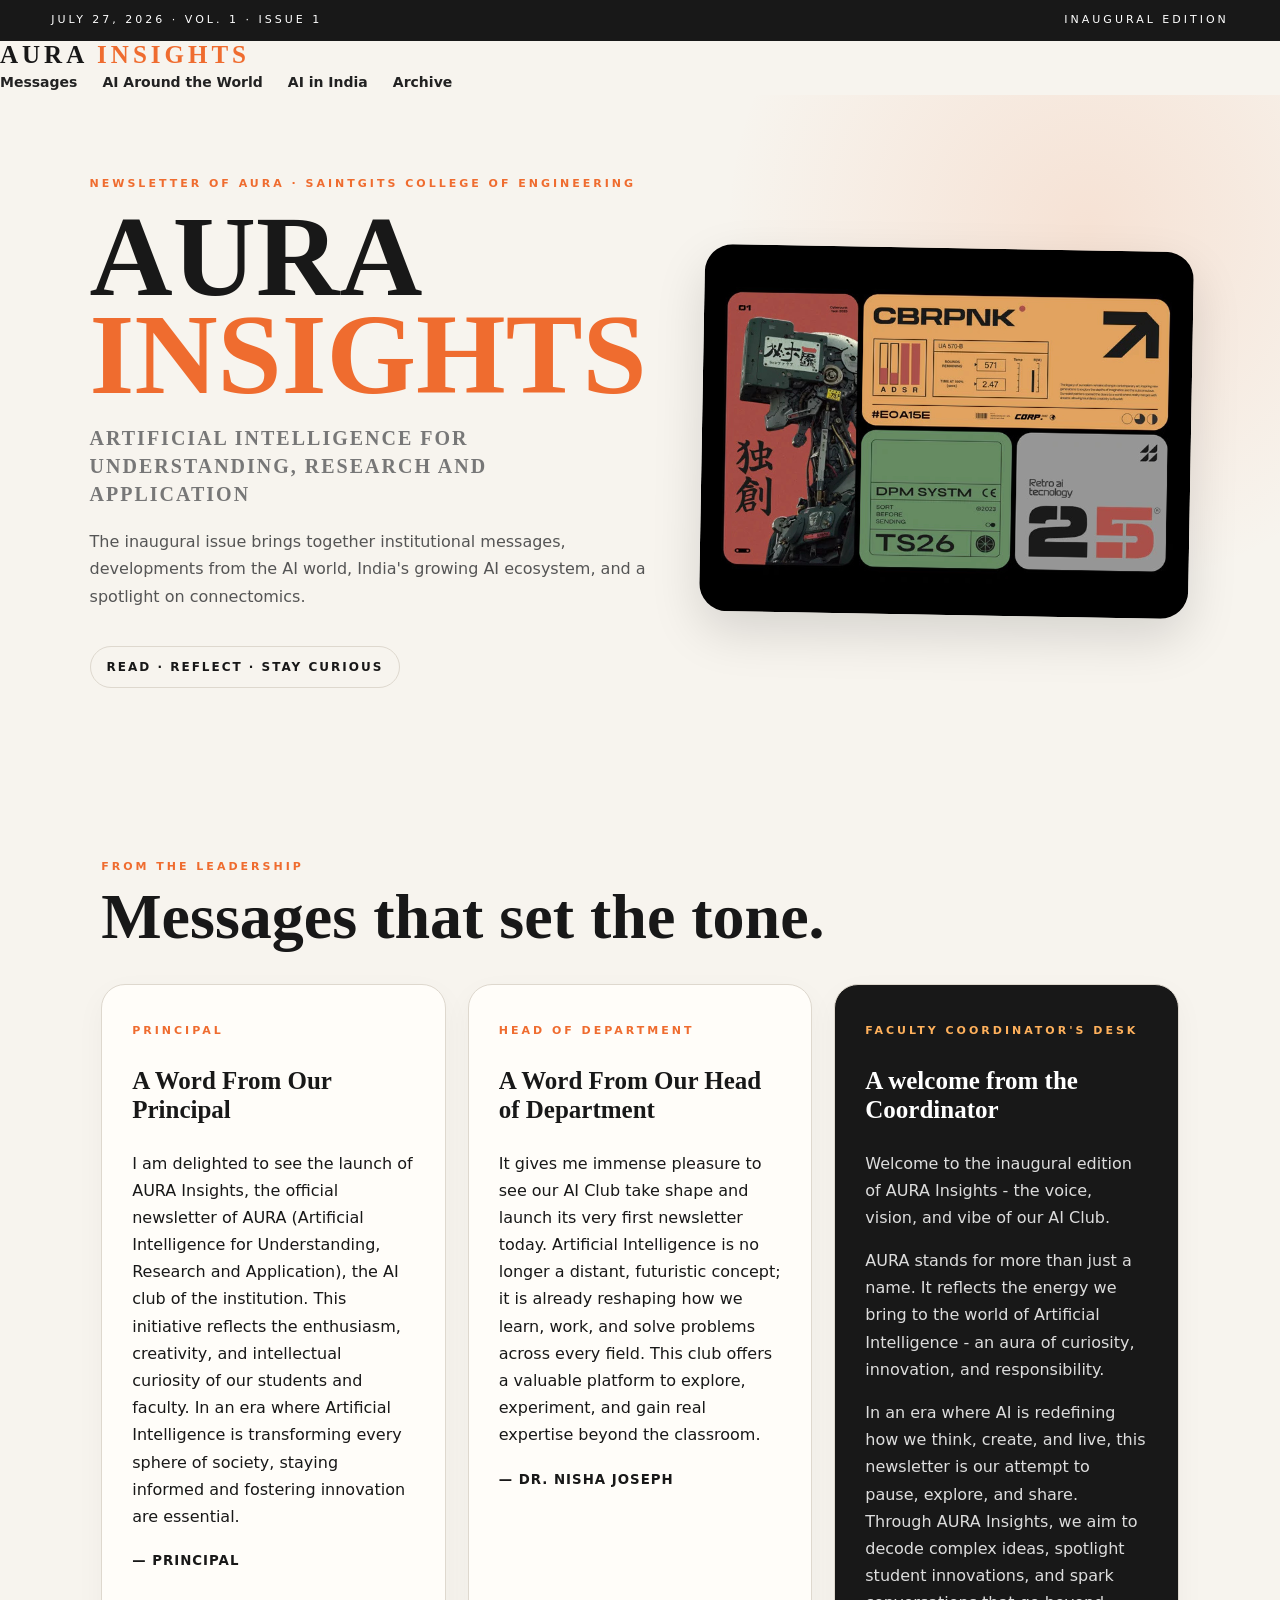
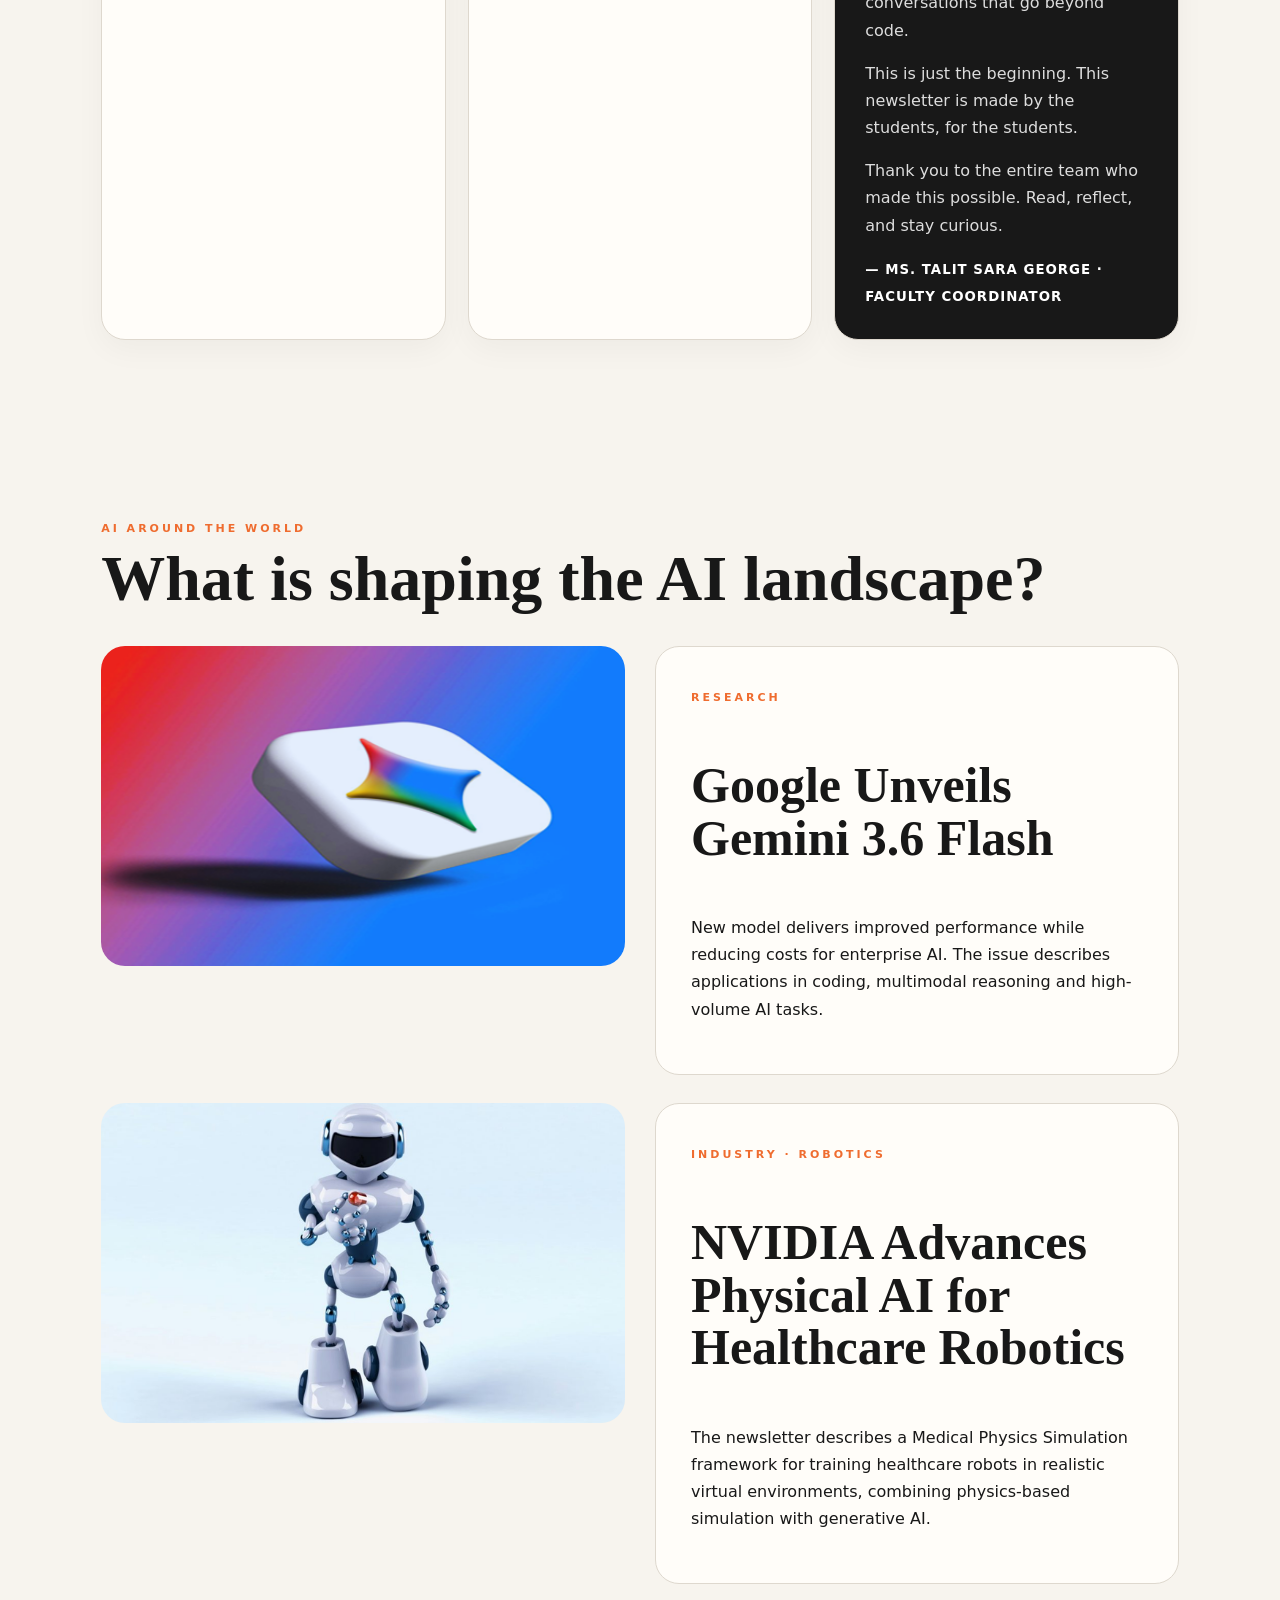
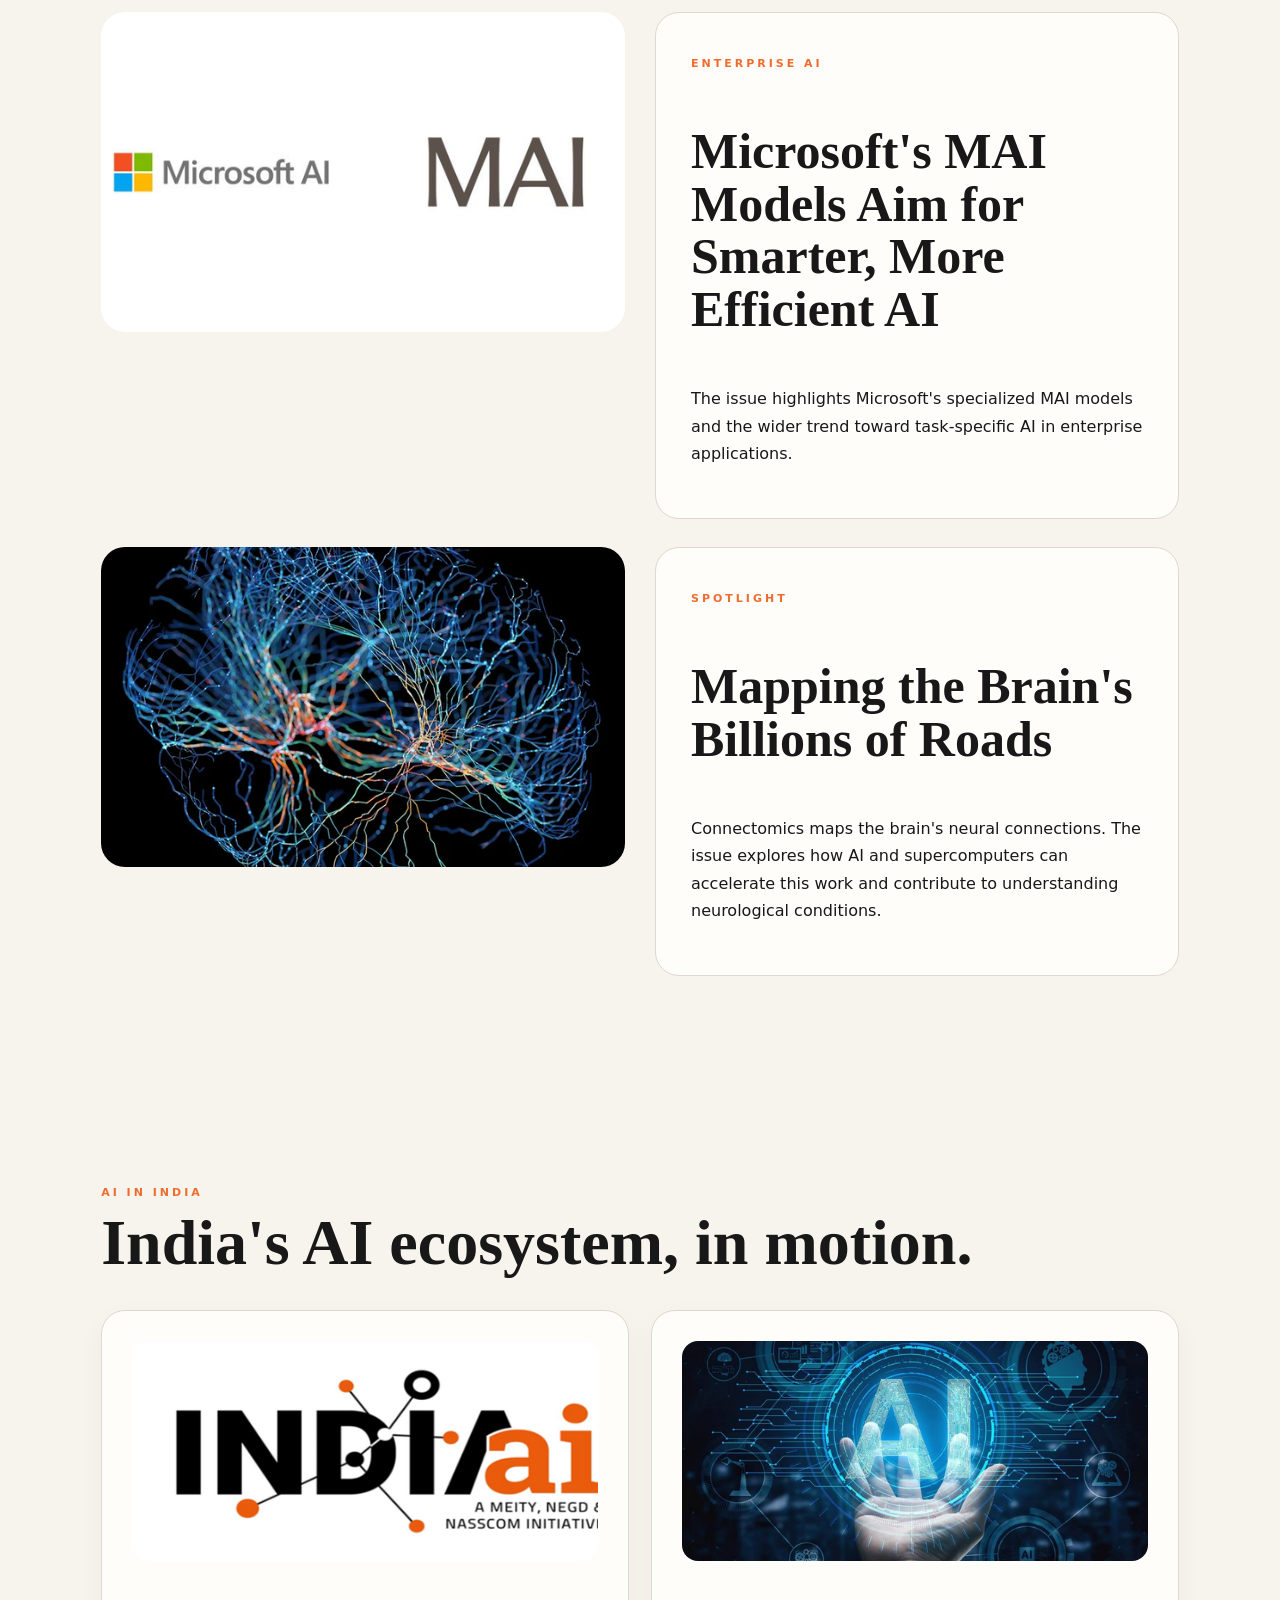
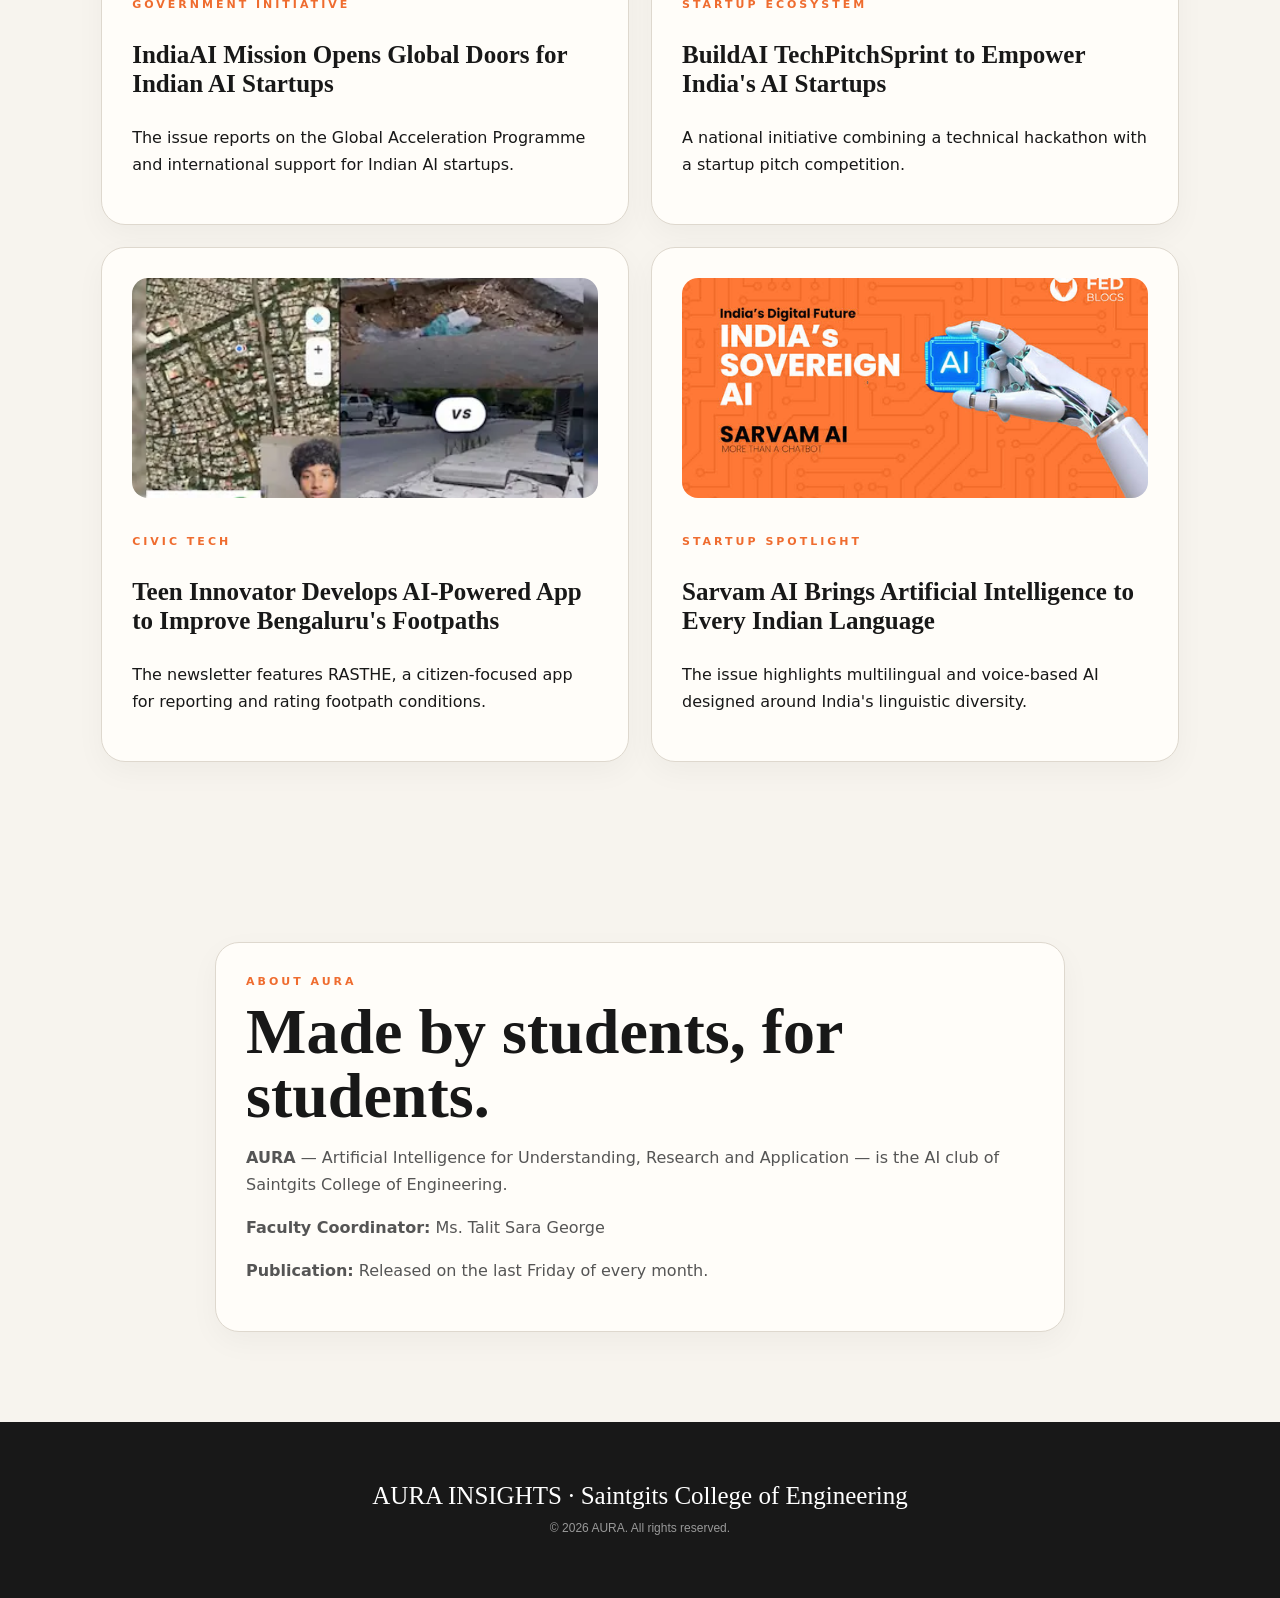
==== issues/issue-01/index.html @ 40266d0a "commit commit" ====
<!doctype html>
<html lang="en">
<head>
<meta charset="utf-8"><meta name="viewport" content="width=device-width,initial-scale=1">
<title>AURA Insights | Vol. 1 Issue 1</title>
<link rel="stylesheet" href="../../css/style.css">
</head>
<body>
<div class="topbar"><div>JULY 27, 2026 · VOL. 1 · ISSUE 1</div><div>INAUGURAL EDITION</div></div>
<nav><a class="brand" href="../../">AURA <b>INSIGHTS</b></a><div class="links"><a href="#messages">Messages</a><a href="#world">AI Around the World</a><a href="#india">AI in India</a><a href="../../">Archive</a></div></nav>
<header class="hero" id="top"><div><div class="kicker">Newsletter of AURA · Saintgits College of Engineering</div><h1>AURA <span>INSIGHTS</span></h1><p class="subtitle">Artificial Intelligence for Understanding, Research and Application</p><p>The inaugural issue brings together institutional messages, developments from the AI world, India's growing AI ecosystem, and a spotlight on connectomics.</p><strong class="pill">READ · REFLECT · STAY CURIOUS</strong></div><img src="../../images/issue-01/aura-cover.jpeg" alt="AURA Insights cover"></header>
<section id="messages"><div class="section-head"><div class="kicker">FROM THE LEADERSHIP</div><h2>Messages that set the tone.</h2></div><div class="cards">
<article><label>Principal</label><h3>A Word From Our Principal</h3><p>I am delighted to see the launch of AURA Insights, the official newsletter of AURA (Artificial Intelligence for Understanding, Research and Application), the AI club of the institution. This initiative reflects the enthusiasm, creativity, and intellectual curiosity of our students and faculty. In an era where Artificial Intelligence is transforming every sphere of society, staying informed and fostering innovation are essential.</p><small>— Principal</small></article>
<article><label>Head of Department</label><h3>A Word From Our Head of Department</h3><p>It gives me immense pleasure to see our AI Club take shape and launch its very first newsletter today. Artificial Intelligence is no longer a distant, futuristic concept; it is already reshaping how we learn, work, and solve problems across every field. This club offers a valuable platform to explore, experiment, and gain real expertise beyond the classroom.</p><small>— Dr. Nisha Joseph</small></article>
<article class="featured"><label>Faculty Coordinator's Desk</label><h3>A welcome from the Coordinator</h3><p>Welcome to the inaugural edition of AURA Insights - the voice, vision, and vibe of our AI Club.</p><p>AURA stands for more than just a name. It reflects the energy we bring to the world of Artificial Intelligence - an aura of curiosity, innovation, and responsibility.</p><p>In an era where AI is redefining how we think, create, and live, this newsletter is our attempt to pause, explore, and share. Through AURA Insights, we aim to decode complex ideas, spotlight student innovations, and spark conversations that go beyond code.</p><p>This is just the beginning. This newsletter is made by the students, for the students.</p><p>Thank you to the entire team who made this possible. Read, reflect, and stay curious.</p><small>— Ms. Talit Sara George · Faculty Coordinator</small></article>
</div></section>
<section id="world"><div class="section-head"><div class="kicker">AI AROUND THE WORLD</div><h2>What is shaping the AI landscape?</h2></div>
<div class="feature"><img src="../../images/issue-01/gemini.png" alt="Google Gemini"><article><label>Research</label><h3>Google Unveils Gemini 3.6 Flash</h3><p>New model delivers improved performance while reducing costs for enterprise AI. The issue describes applications in coding, multimodal reasoning and high-volume AI tasks.</p></article></div>
<div class="feature"><img src="../../images/issue-01/nvidia-healthcare-robotics.png" alt="NVIDIA healthcare robotics"><article><label>Industry · Robotics</label><h3>NVIDIA Advances Physical AI for Healthcare Robotics</h3><p>The newsletter describes a Medical Physics Simulation framework for training healthcare robots in realistic virtual environments, combining physics-based simulation with generative AI.</p></article></div>
<div class="feature"><img src="../../images/issue-01/microsoft-mai.png" alt="Microsoft MAI"><article><label>Enterprise AI</label><h3>Microsoft's MAI Models Aim for Smarter, More Efficient AI</h3><p>The issue highlights Microsoft's specialized MAI models and the wider trend toward task-specific AI in enterprise applications.</p></article></div>
<div class="feature"><img src="../../images/issue-01/connectomics.png" alt="Brain connectomics"><article><label>Spotlight</label><h3>Mapping the Brain's Billions of Roads</h3><p>Connectomics maps the brain's neural connections. The issue explores how AI and supercomputers can accelerate this work and contribute to understanding neurological conditions.</p></article></div>
</section>
<section id="india"><div class="section-head"><div class="kicker">AI IN INDIA</div><h2>India's AI ecosystem, in motion.</h2></div><div class="grid">
<article><img src="../../images/issue-01/indiaai.png" alt="IndiaAI Mission"><label>Government Initiative</label><h3>IndiaAI Mission Opens Global Doors for Indian AI Startups</h3><p>The issue reports on the Global Acceleration Programme and international support for Indian AI startups.</p></article>
<article><img src="../../images/issue-01/buildai.png" alt="BuildAI"><label>Startup Ecosystem</label><h3>BuildAI TechPitchSprint to Empower India's AI Startups</h3><p>A national initiative combining a technical hackathon with a startup pitch competition.</p></article>
<article><img src="../../images/issue-01/rasthe.png" alt="RASTHE"><label>Civic Tech</label><h3>Teen Innovator Develops AI-Powered App to Improve Bengaluru's Footpaths</h3><p>The newsletter features RASTHE, a citizen-focused app for reporting and rating footpath conditions.</p></article>
<article><img src="../../images/issue-01/sarvam-ai.png" alt="Sarvam AI"><label>Startup Spotlight</label><h3>Sarvam AI Brings Artificial Intelligence to Every Indian Language</h3><p>The issue highlights multilingual and voice-based AI designed around India's linguistic diversity.</p></article>
</div></section>
<section id="about"><div class="about"><div class="kicker">ABOUT AURA</div><h2>Made by students, for students.</h2><p><b>AURA</b> — Artificial Intelligence for Understanding, Research and Application — is the AI club of Saintgits College of Engineering.</p><p><b>Faculty Coordinator:</b> Ms. Talit Sara George</p><p><b>Publication:</b> Released on the last Friday of every month.</p></div></section>
<footer>AURA INSIGHTS · Saintgits College of Engineering<br><small>© 2026 AURA. All rights reserved.</small></footer>
</body></html>
---- css/style.css ----
*{box-sizing:border-box}html{scroll-behavior:smooth}:root{--paper:#f7f4ee;--white:#fffdf9;--ink:#181818;--muted:#777;--orange:#ef6c2f;--line:#ded8ce}body{margin:0;background:var(--paper);color:var(--ink);font:16px/1.7 Inter,system-ui,Arial,sans-serif}.topbar{background:#181818;color:#fff;padding:11px 4%;display:flex;justify-content:space-between;font-size:11px;letter-spacing:3px}.nav{height:72px;padding:0 4%;display:flex;align-items:center;justify-content:space-between;position:sticky;top:0;z-index:5;background:#f7f4eef2;backdrop-filter:blur(12px);border-bottom:1px solid var(--line)}.brand{font:700 25px Georgia;text-decoration:none;color:#181818;letter-spacing:4px}.brand b,h1 span,label,.kicker{color:var(--orange)}.links{display:flex;gap:25px}.links a{color:#222;text-decoration:none;font-weight:700;font-size:14px}.hero{min-height:650px;padding:80px 7%;display:grid;grid-template-columns:1fr 1fr;gap:55px;align-items:center;background:radial-gradient(circle at 85% 20%,#ef6c2f22,transparent 30%)}.hero h1{font:700 clamp(55px,9vw,120px)/.85 Georgia;margin:15px 0}.subtitle{font:700 20px/1.4 Georgia;letter-spacing:2px;color:var(--muted);text-transform:uppercase}.hero p:not(.subtitle){max-width:650px;color:#555}.hero img{width:100%;border-radius:28px;box-shadow:0 20px 50px #0002;transform:rotate(1deg)}.pill{display:inline-block;margin-top:20px;border:1px solid var(--line);border-radius:50px;padding:10px 16px;font-size:12px;letter-spacing:2px}section{max-width:1180px;margin:auto;padding:90px 4%}.section-head{margin-bottom:35px}.section-head h2,.about h2{font:700 clamp(35px,5vw,65px)/1 Georgia;margin:8px 0}.kicker,label{font-size:11px;font-weight:900;letter-spacing:3px;text-transform:uppercase}.cards{display:grid;grid-template-columns:repeat(3,1fr);gap:22px}.cards article,.grid article,.about{background:var(--white);border:1px solid var(--line);border-radius:24px;padding:30px;box-shadow:0 10px 30px #0000000a}.cards h3,.grid h3{font:700 25px/1.15 Georgia}.cards small{font-weight:800;text-transform:uppercase;letter-spacing:1px}.featured{background:#181818!important;color:#fff}.featured p{color:#ddd}.featured label{color:#ffb15c}.feature{display:grid;grid-template-columns:1fr 1fr;gap:30px;margin:28px 0}.feature img{width:100%;height:320px;object-fit:cover;border-radius:24px}.feature article{background:var(--white);border:1px solid var(--line);border-radius:24px;padding:35px}.feature h3{font:700 clamp(28px,4vw,50px)/1.05 Georgia}.grid{display:grid;grid-template-columns:repeat(2,1fr);gap:22px}.grid img{width:100%;height:220px;object-fit:cover;border-radius:16px;margin-bottom:20px}.about{max-width:850px;margin:auto}.about p{color:#555}footer{background:#181818;color:#fff;padding:60px 7%;font:25px Georgia;text-align:center}footer small{color:#999;font:12px Arial}@media(max-width:850px){.hero,.feature{grid-template-columns:1fr}.cards,.grid{grid-template-columns:1fr}.featured{transform:none}.links{display:none}.topbar{font-size:9px}.hero{padding-top:55px}}
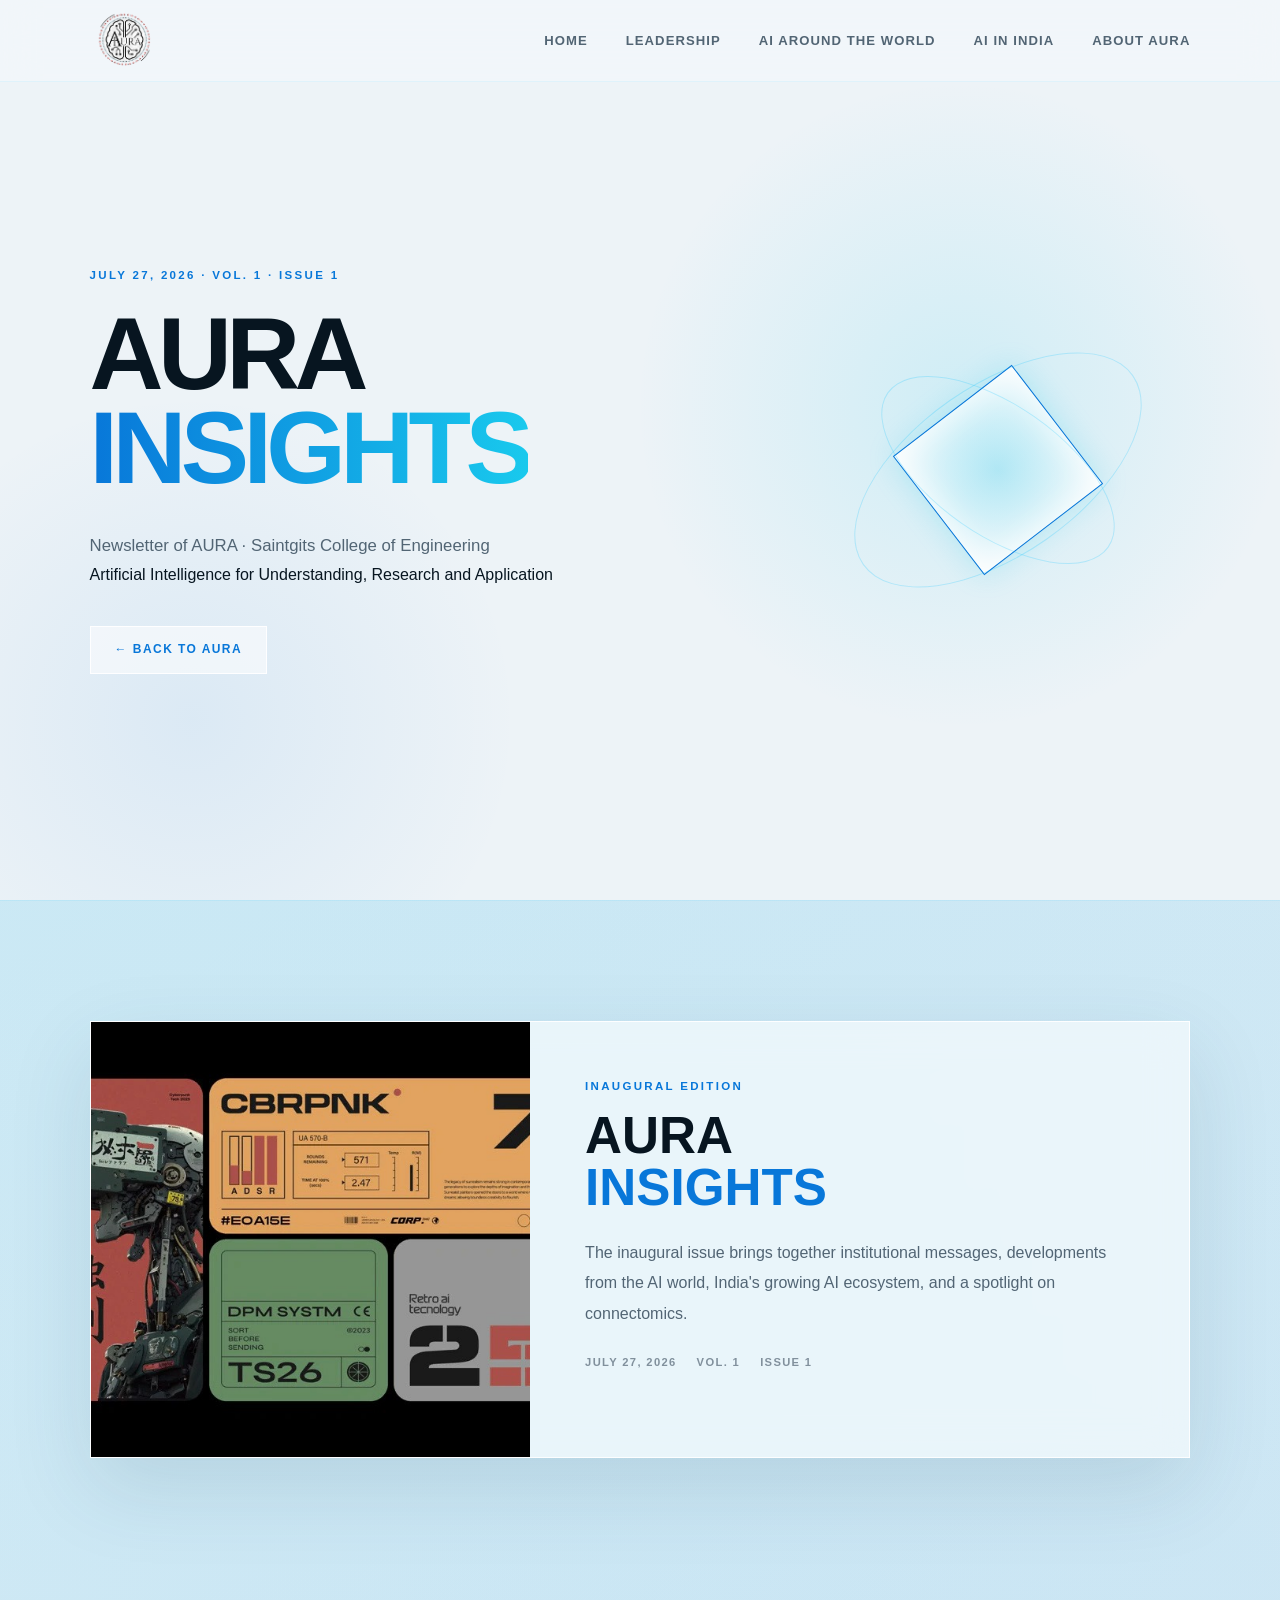
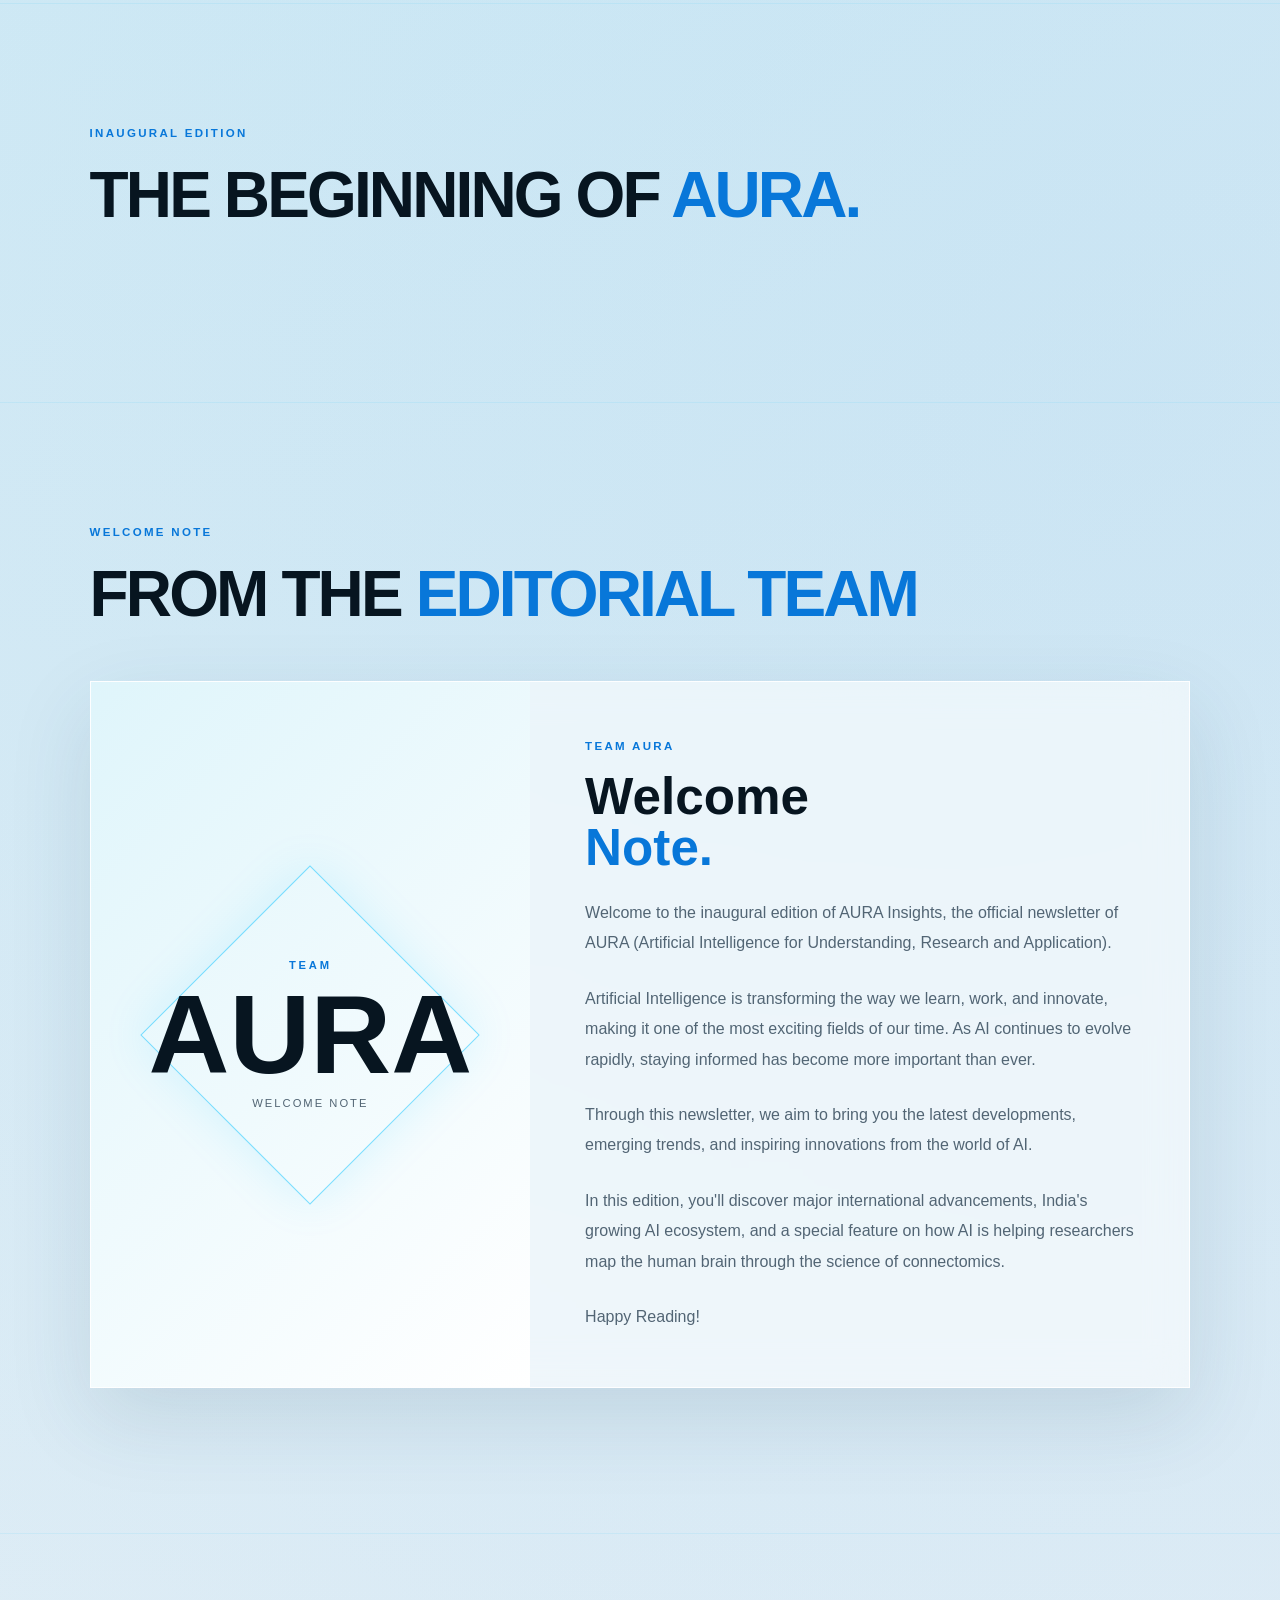
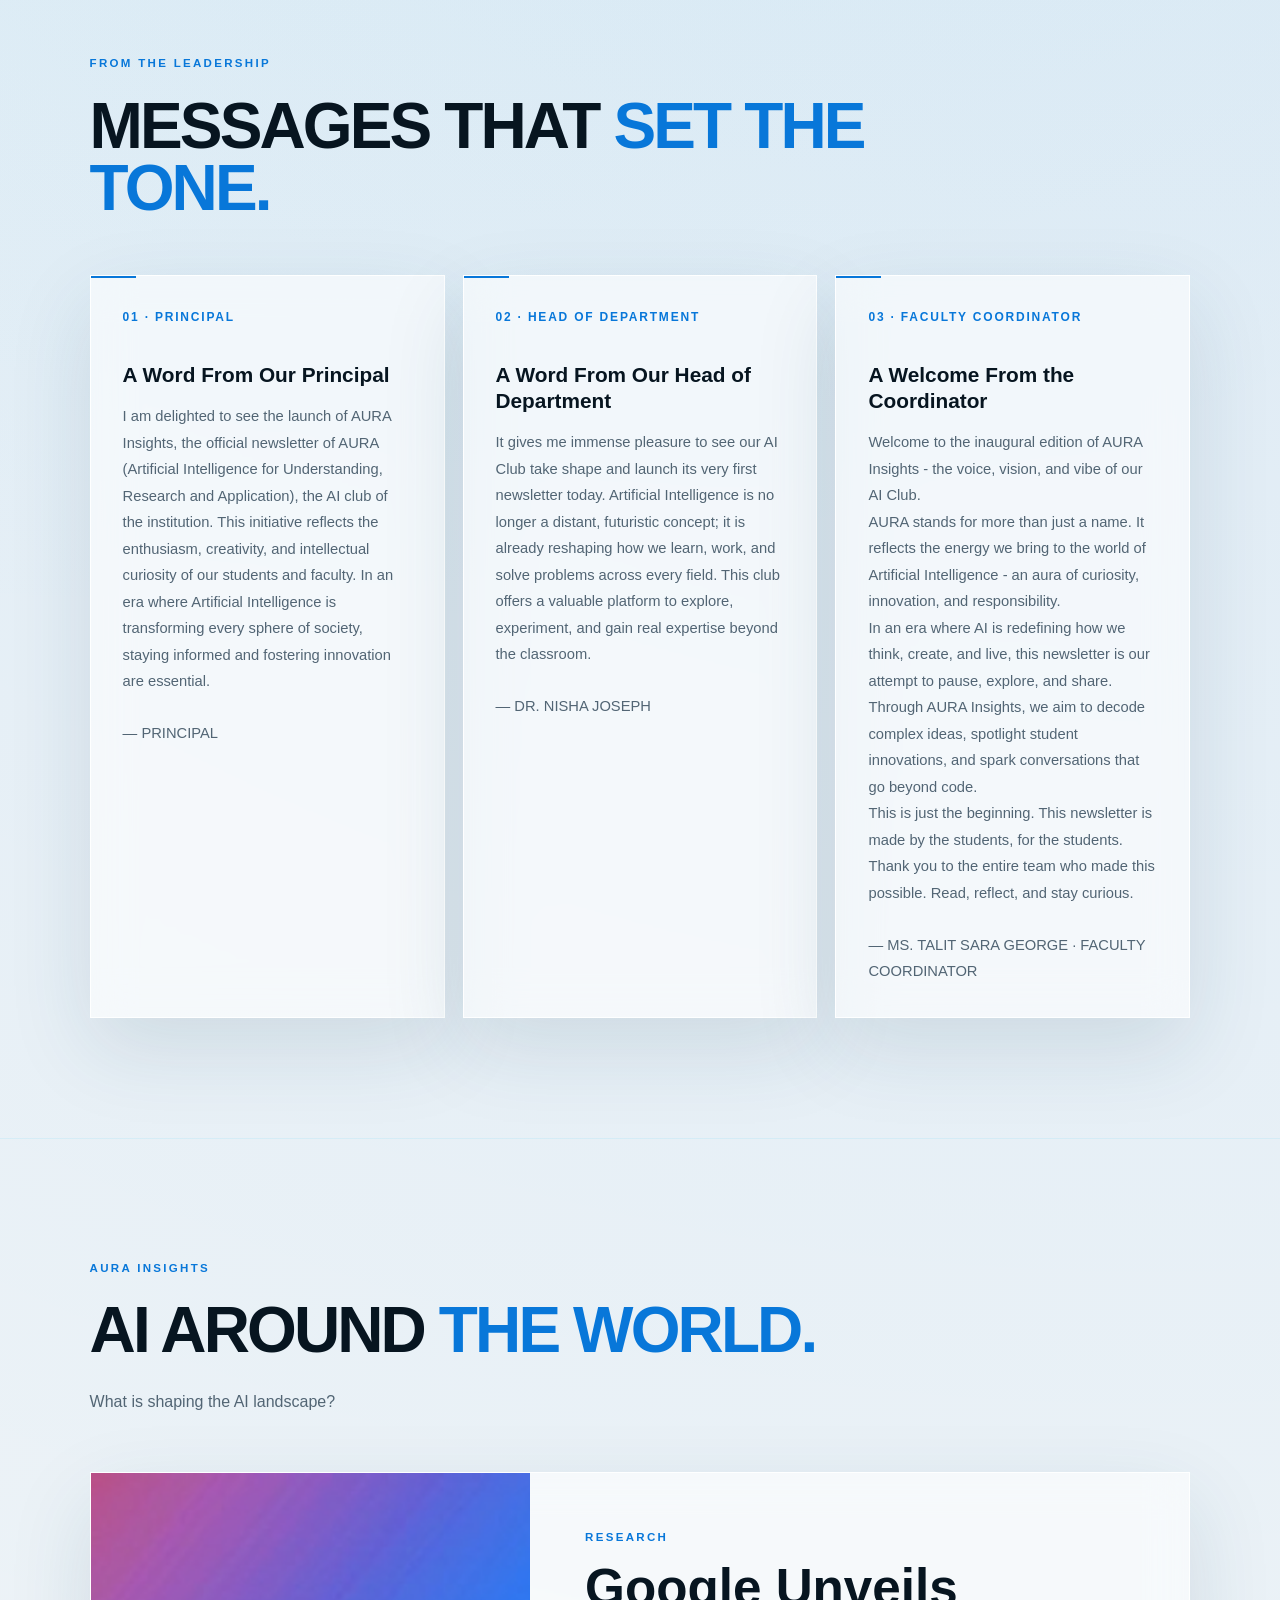
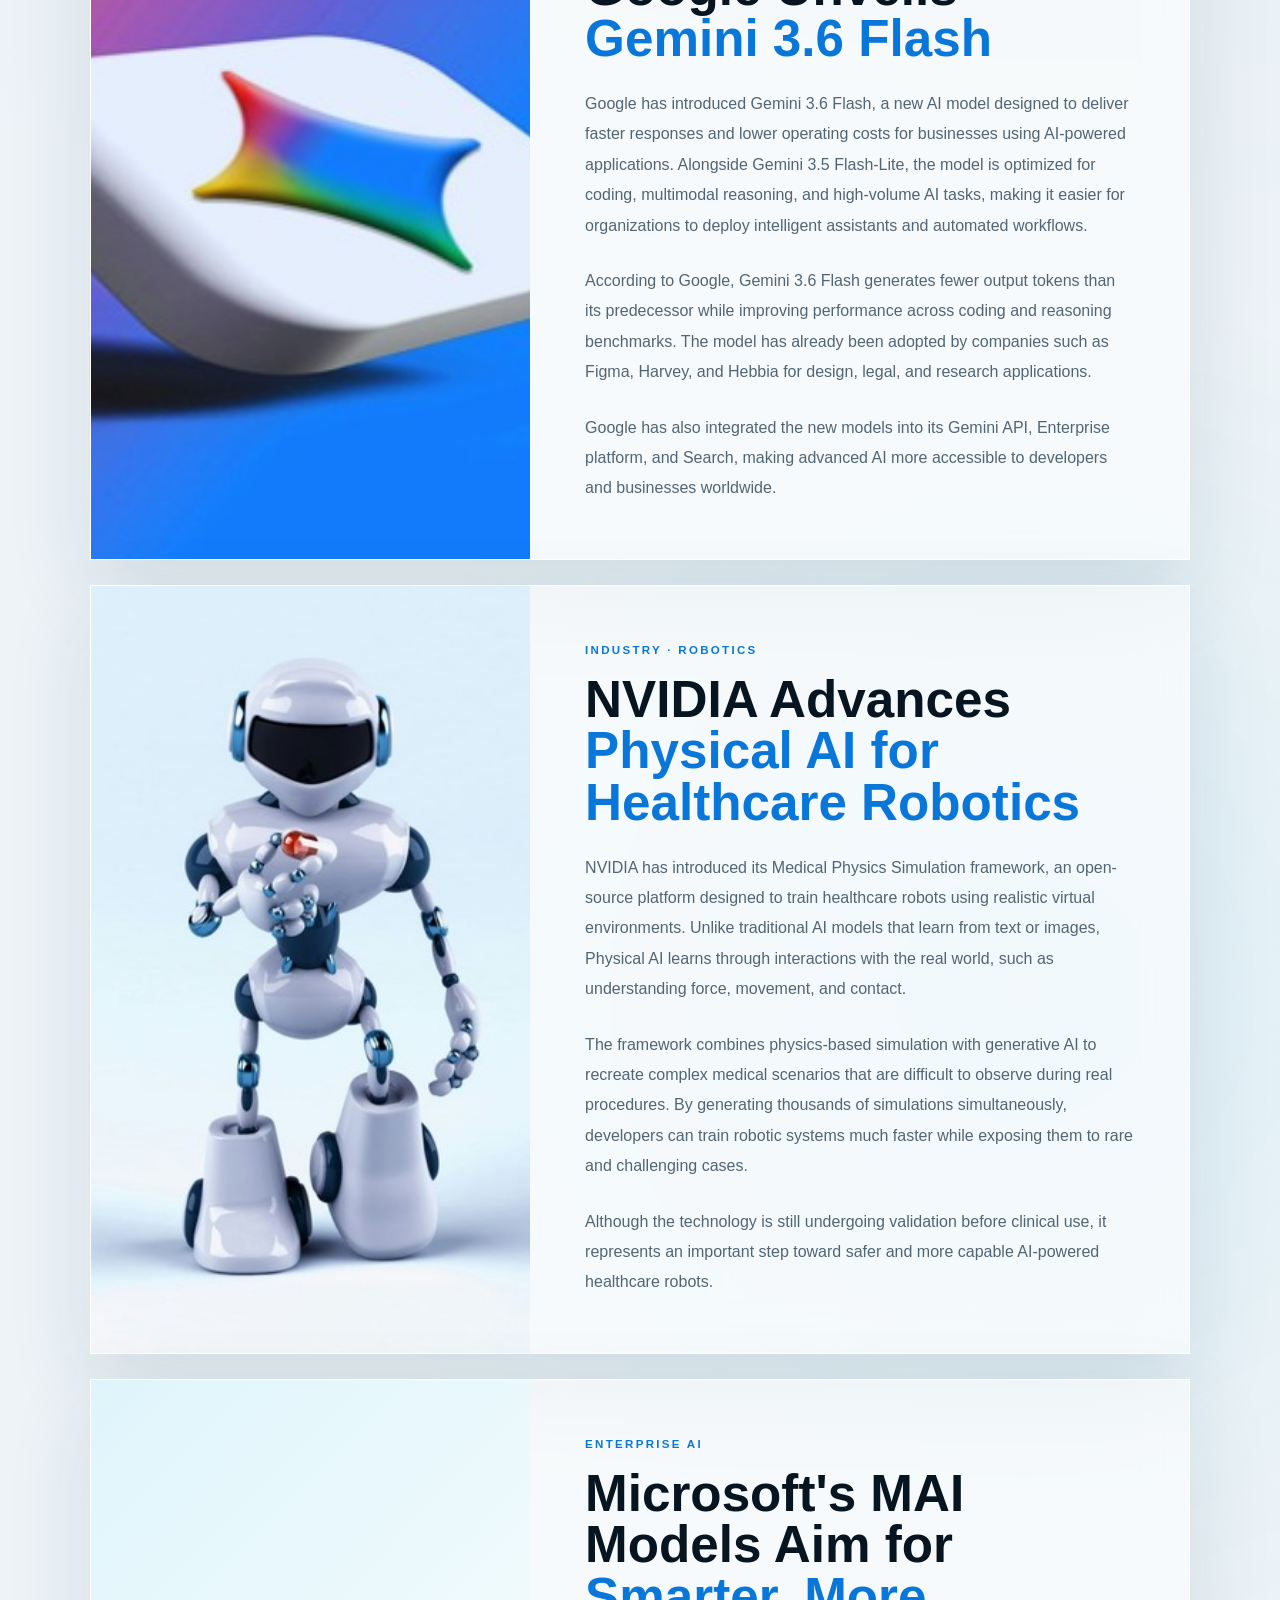
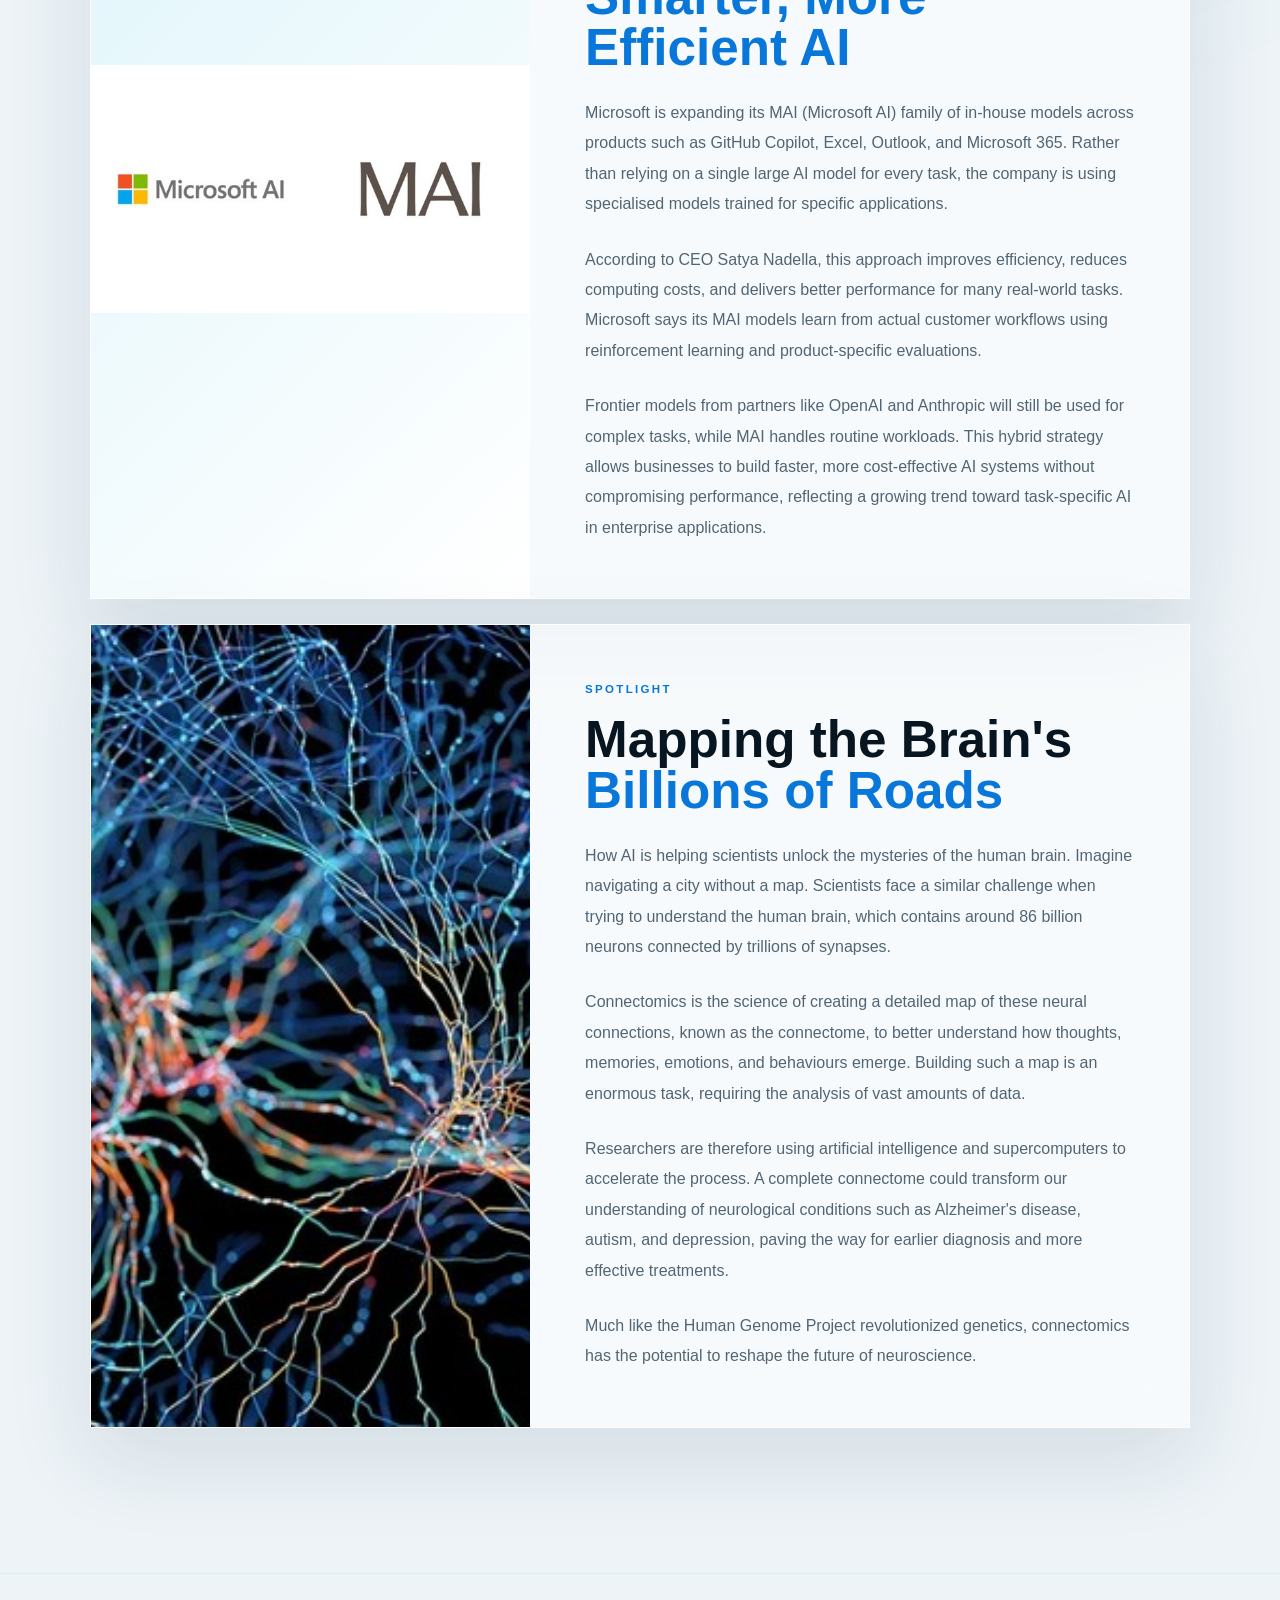
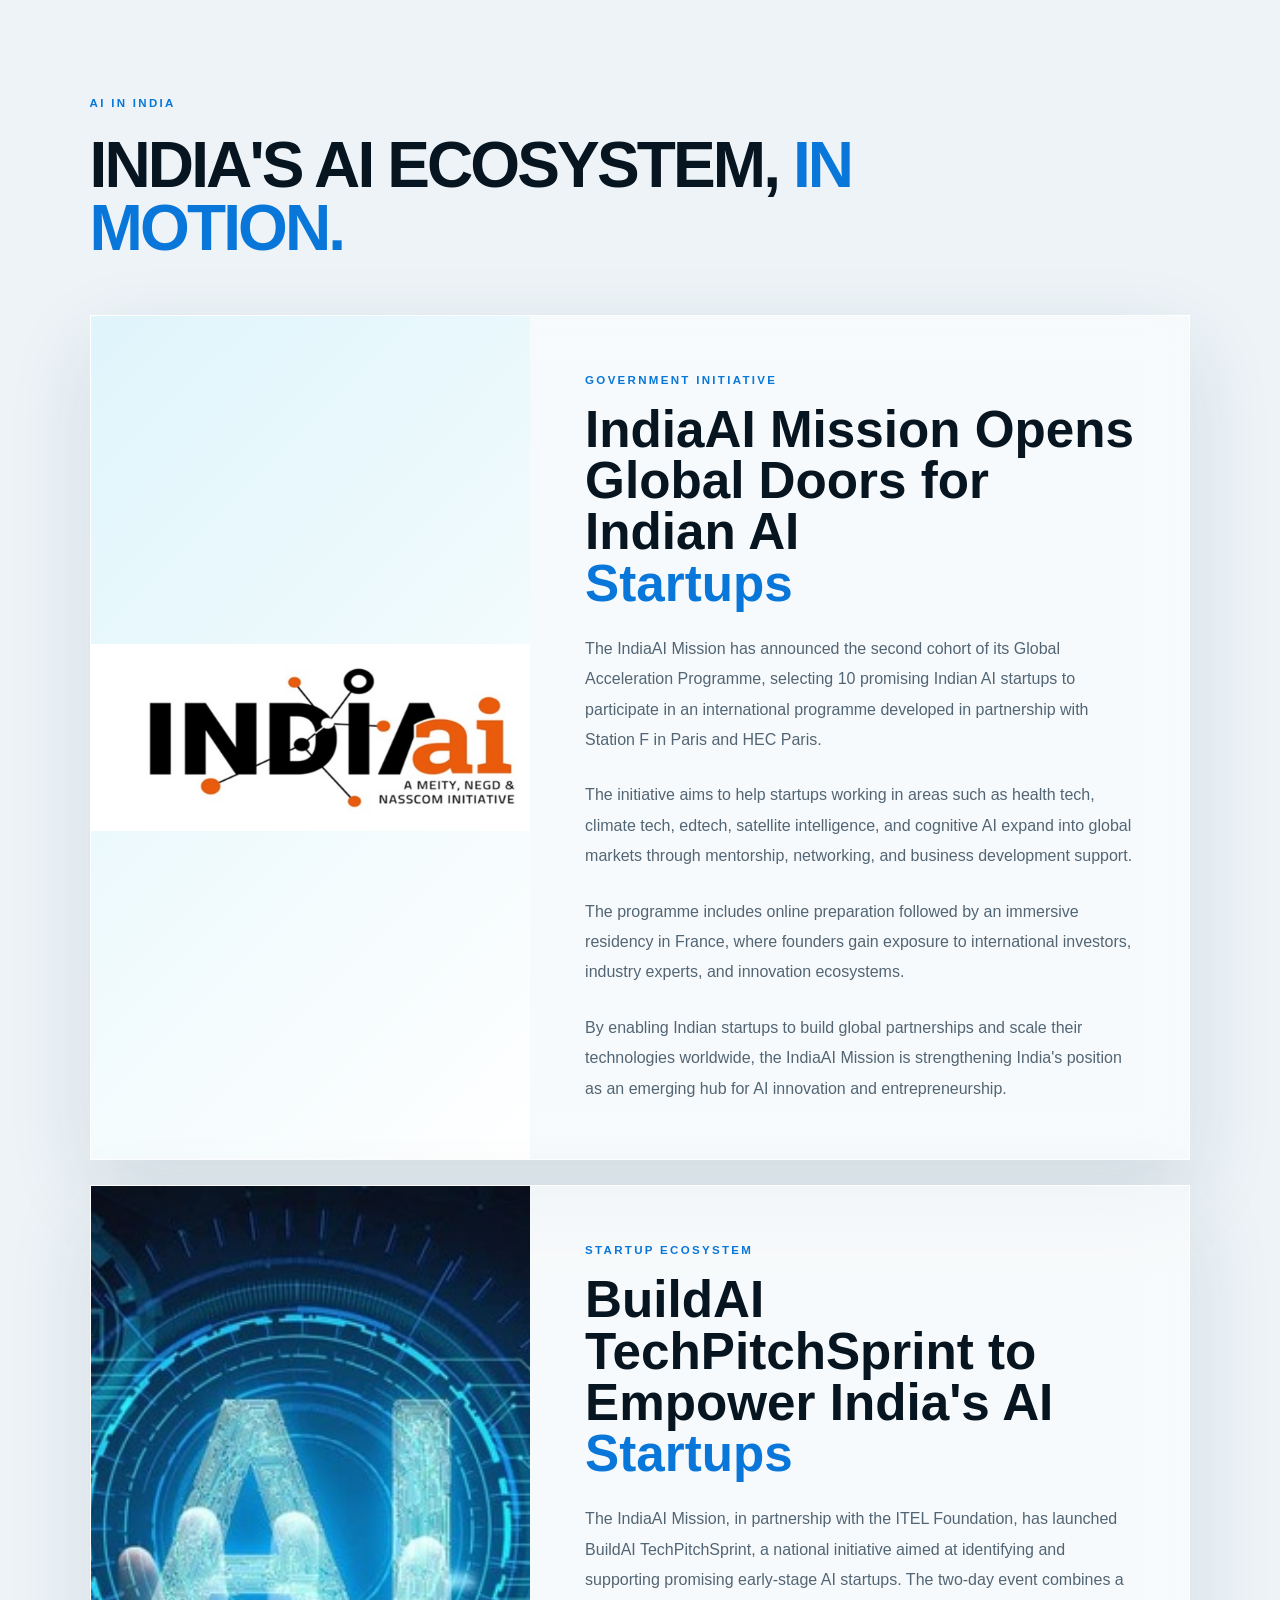
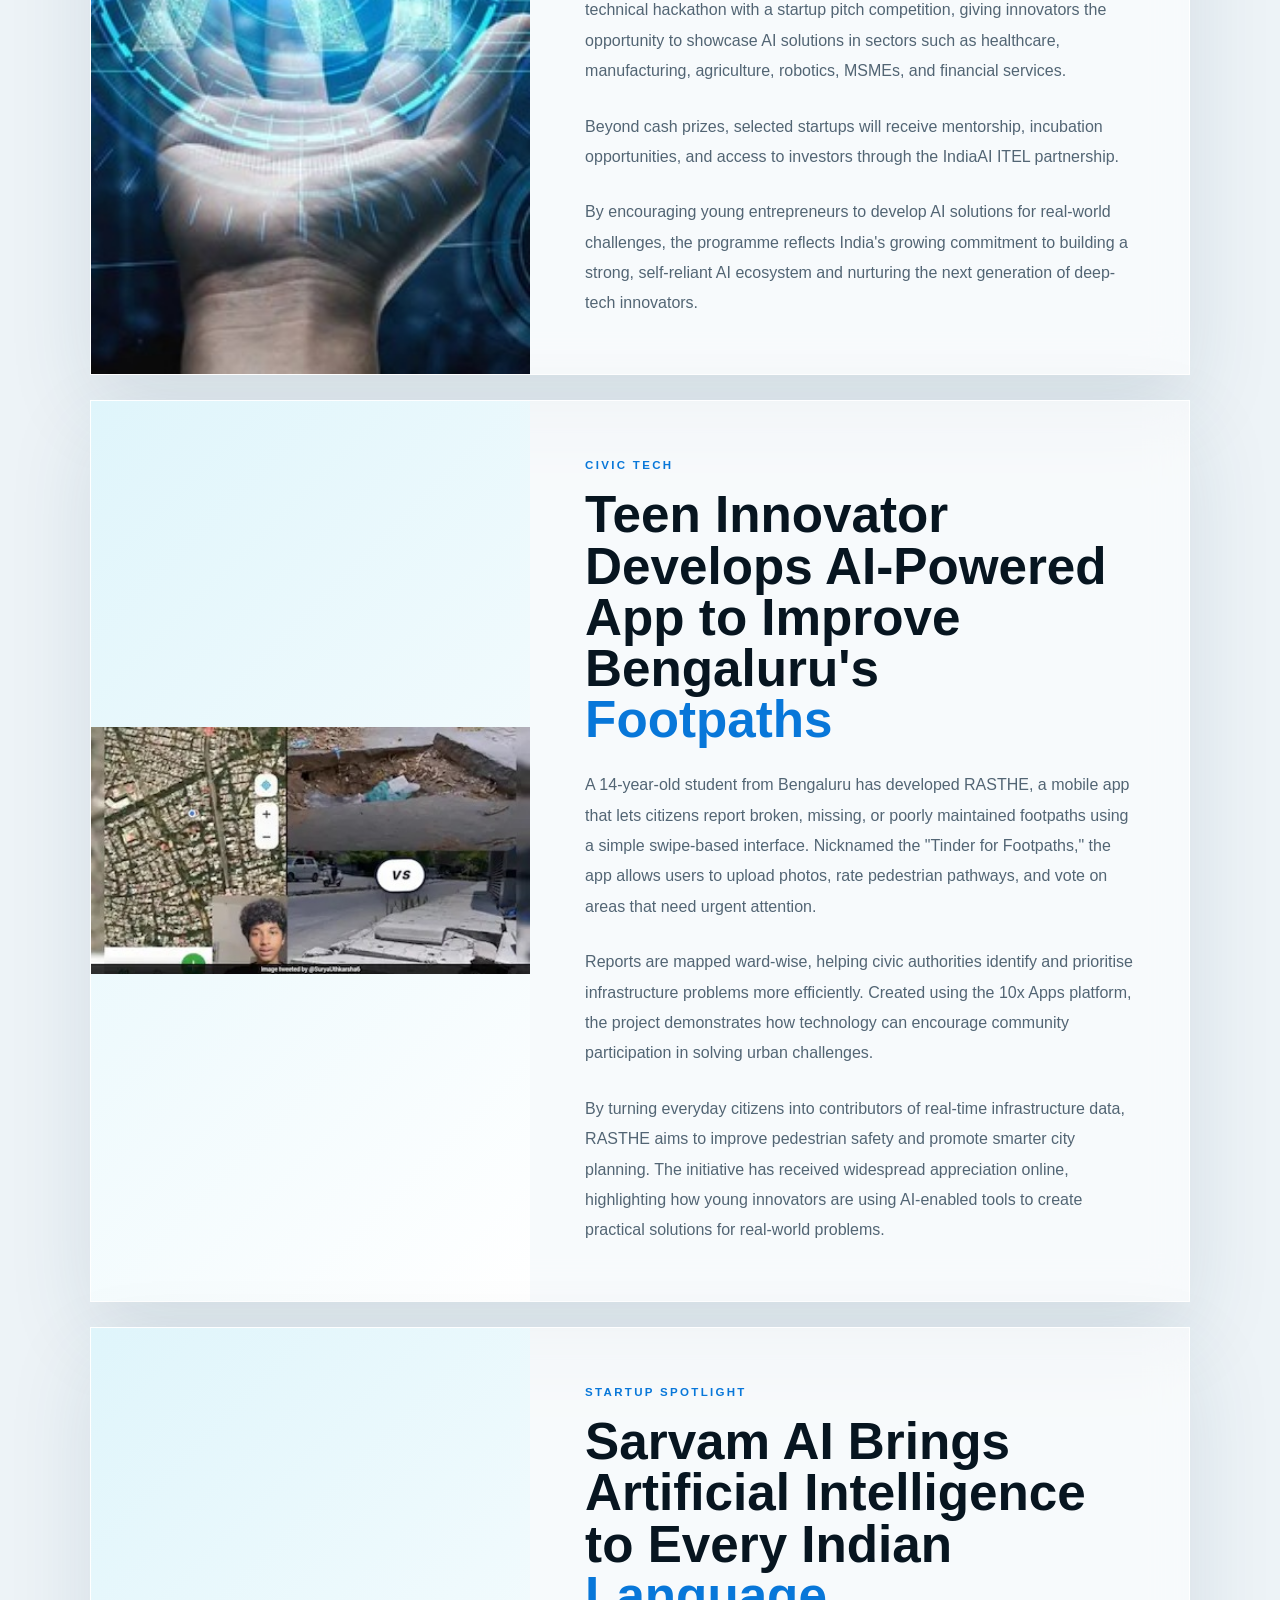
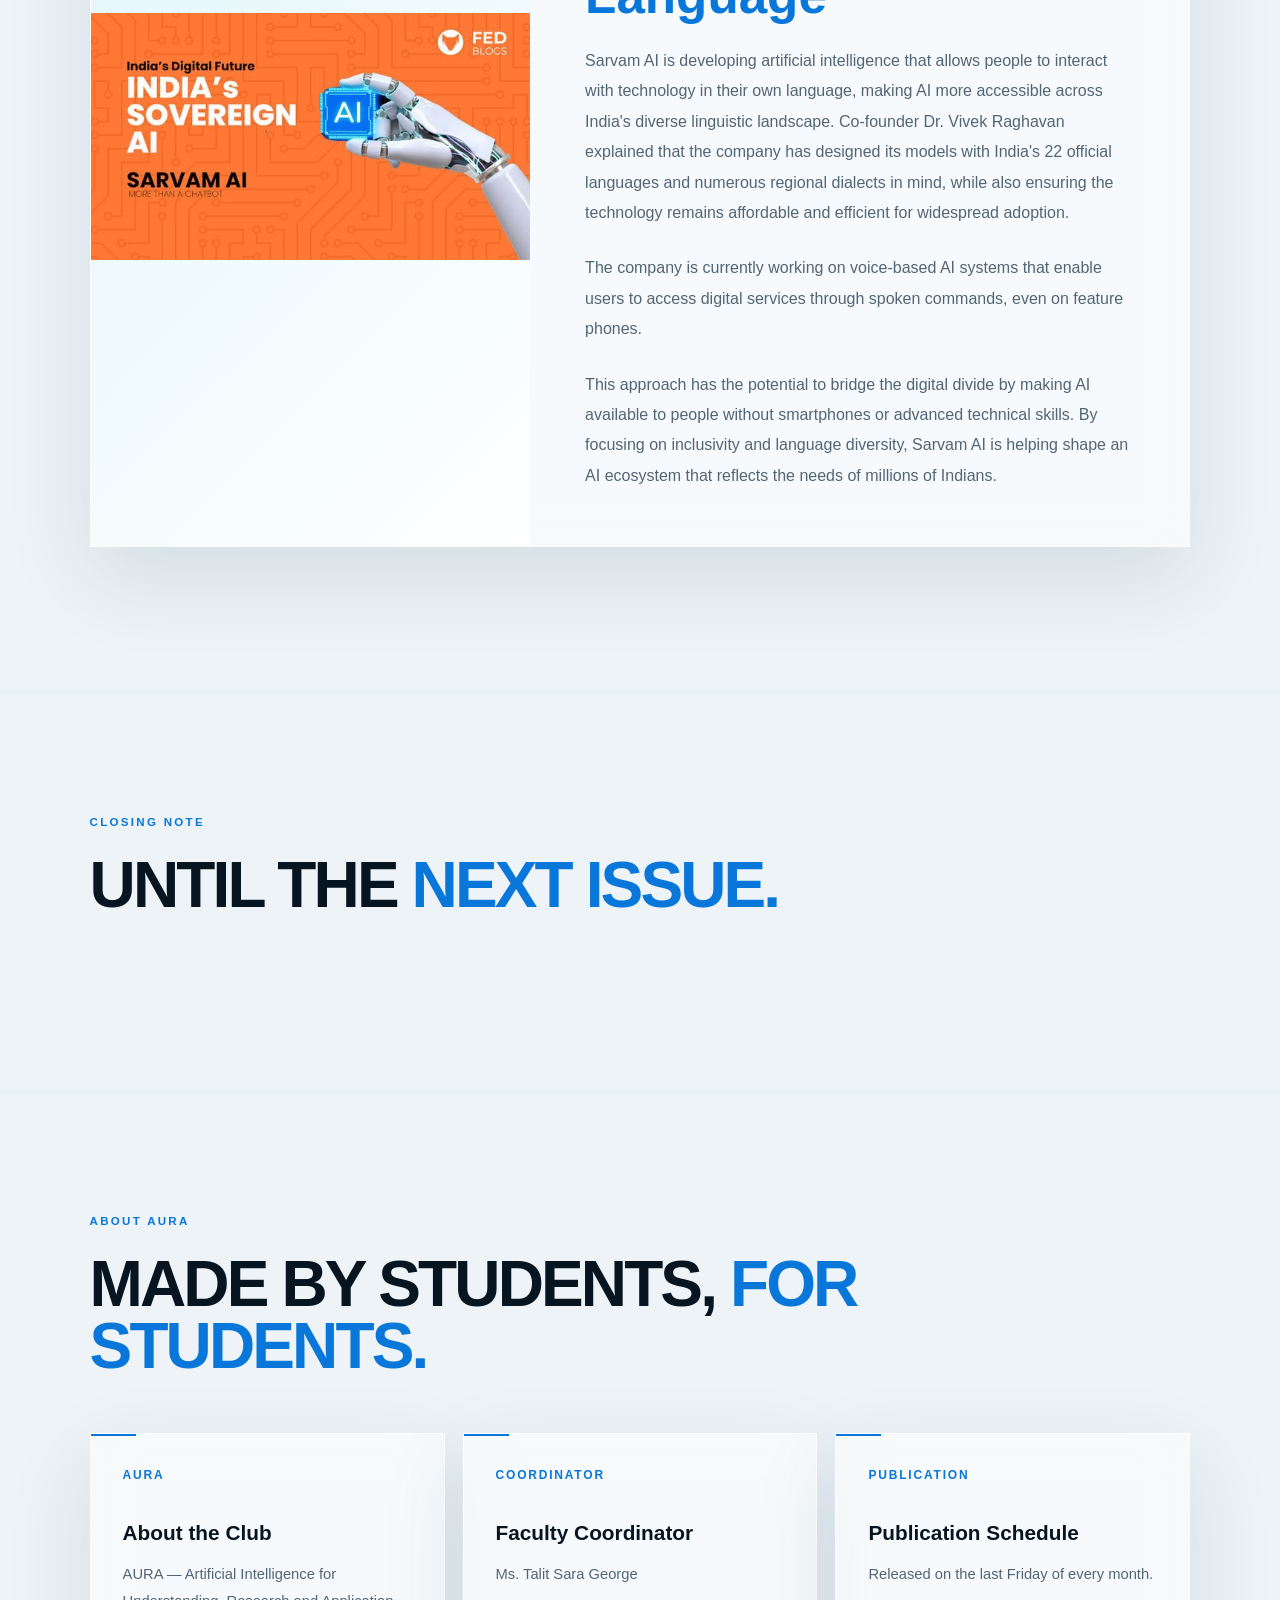
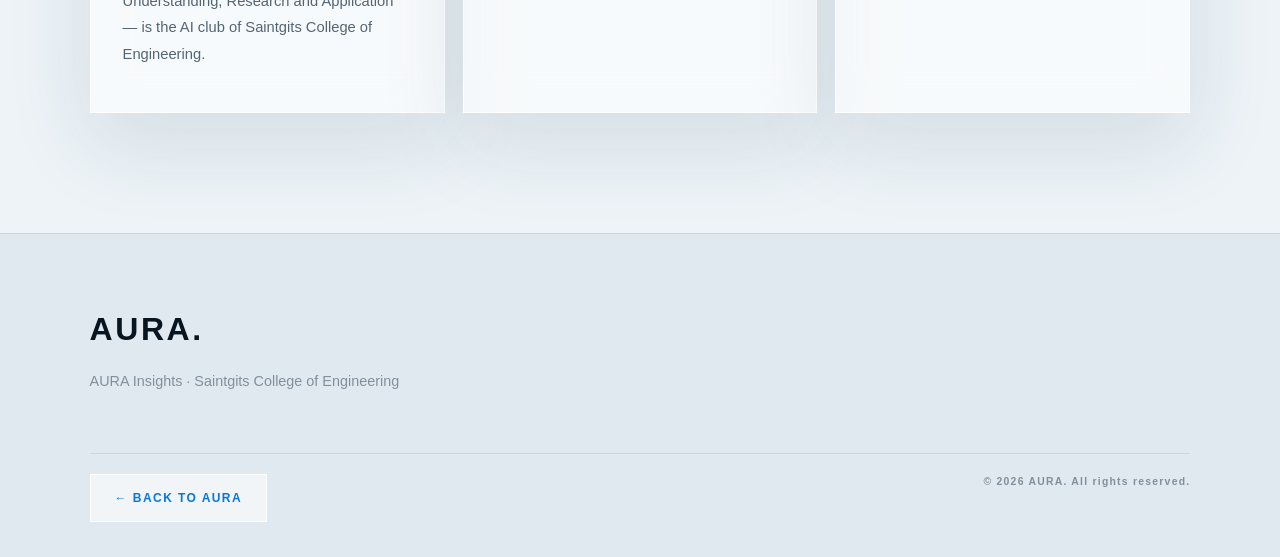
==== commit 120d60e0: "Updated Website" ====
--- a/issues/issue-01/index.html
+++ b/issues/issue-01/index.html
@@ -1,31 +1,1424 @@
-<!doctype html>
-<html lang="en">
+<!DOCTYPE html>
+<html lang="en" data-theme="light">
+
 <head>
-<meta charset="utf-8"><meta name="viewport" content="width=device-width,initial-scale=1">
-<title>AURA Insights | Vol. 1 Issue 1</title>
-<link rel="stylesheet" href="../../css/style.css">
+
+    <meta charset="UTF-8">
+
+    <meta
+        name="viewport"
+        content="width=device-width, initial-scale=1.0"
+    >
+
+    <title>AURA Insights | Vol. 1 Issue 1</title>
+
+    <link
+        rel="stylesheet"
+        href="../../css/style.css"
+    >
+
 </head>
+
+
 <body>
-<div class="topbar"><div>JULY 27, 2026 · VOL. 1 · ISSUE 1</div><div>INAUGURAL EDITION</div></div>
-<nav><a class="brand" href="../../">AURA <b>INSIGHTS</b></a><div class="links"><a href="#messages">Messages</a><a href="#world">AI Around the World</a><a href="#india">AI in India</a><a href="../../">Archive</a></div></nav>
-<header class="hero" id="top"><div><div class="kicker">Newsletter of AURA · Saintgits College of Engineering</div><h1>AURA <span>INSIGHTS</span></h1><p class="subtitle">Artificial Intelligence for Understanding, Research and Application</p><p>The inaugural issue brings together institutional messages, developments from the AI world, India's growing AI ecosystem, and a spotlight on connectomics.</p><strong class="pill">READ · REFLECT · STAY CURIOUS</strong></div><img src="../../images/issue-01/aura-cover.jpeg" alt="AURA Insights cover"></header>
-<section id="messages"><div class="section-head"><div class="kicker">FROM THE LEADERSHIP</div><h2>Messages that set the tone.</h2></div><div class="cards">
-<article><label>Principal</label><h3>A Word From Our Principal</h3><p>I am delighted to see the launch of AURA Insights, the official newsletter of AURA (Artificial Intelligence for Understanding, Research and Application), the AI club of the institution. This initiative reflects the enthusiasm, creativity, and intellectual curiosity of our students and faculty. In an era where Artificial Intelligence is transforming every sphere of society, staying informed and fostering innovation are essential.</p><small>— Principal</small></article>
-<article><label>Head of Department</label><h3>A Word From Our Head of Department</h3><p>It gives me immense pleasure to see our AI Club take shape and launch its very first newsletter today. Artificial Intelligence is no longer a distant, futuristic concept; it is already reshaping how we learn, work, and solve problems across every field. This club offers a valuable platform to explore, experiment, and gain real expertise beyond the classroom.</p><small>— Dr. Nisha Joseph</small></article>
-<article class="featured"><label>Faculty Coordinator's Desk</label><h3>A welcome from the Coordinator</h3><p>Welcome to the inaugural edition of AURA Insights - the voice, vision, and vibe of our AI Club.</p><p>AURA stands for more than just a name. It reflects the energy we bring to the world of Artificial Intelligence - an aura of curiosity, innovation, and responsibility.</p><p>In an era where AI is redefining how we think, create, and live, this newsletter is our attempt to pause, explore, and share. Through AURA Insights, we aim to decode complex ideas, spotlight student innovations, and spark conversations that go beyond code.</p><p>This is just the beginning. This newsletter is made by the students, for the students.</p><p>Thank you to the entire team who made this possible. Read, reflect, and stay curious.</p><small>— Ms. Talit Sara George · Faculty Coordinator</small></article>
-</div></section>
-<section id="world"><div class="section-head"><div class="kicker">AI AROUND THE WORLD</div><h2>What is shaping the AI landscape?</h2></div>
-<div class="feature"><img src="../../images/issue-01/gemini.png" alt="Google Gemini"><article><label>Research</label><h3>Google Unveils Gemini 3.6 Flash</h3><p>New model delivers improved performance while reducing costs for enterprise AI. The issue describes applications in coding, multimodal reasoning and high-volume AI tasks.</p></article></div>
-<div class="feature"><img src="../../images/issue-01/nvidia-healthcare-robotics.png" alt="NVIDIA healthcare robotics"><article><label>Industry · Robotics</label><h3>NVIDIA Advances Physical AI for Healthcare Robotics</h3><p>The newsletter describes a Medical Physics Simulation framework for training healthcare robots in realistic virtual environments, combining physics-based simulation with generative AI.</p></article></div>
-<div class="feature"><img src="../../images/issue-01/microsoft-mai.png" alt="Microsoft MAI"><article><label>Enterprise AI</label><h3>Microsoft's MAI Models Aim for Smarter, More Efficient AI</h3><p>The issue highlights Microsoft's specialized MAI models and the wider trend toward task-specific AI in enterprise applications.</p></article></div>
-<div class="feature"><img src="../../images/issue-01/connectomics.png" alt="Brain connectomics"><article><label>Spotlight</label><h3>Mapping the Brain's Billions of Roads</h3><p>Connectomics maps the brain's neural connections. The issue explores how AI and supercomputers can accelerate this work and contribute to understanding neurological conditions.</p></article></div>
-</section>
-<section id="india"><div class="section-head"><div class="kicker">AI IN INDIA</div><h2>India's AI ecosystem, in motion.</h2></div><div class="grid">
-<article><img src="../../images/issue-01/indiaai.png" alt="IndiaAI Mission"><label>Government Initiative</label><h3>IndiaAI Mission Opens Global Doors for Indian AI Startups</h3><p>The issue reports on the Global Acceleration Programme and international support for Indian AI startups.</p></article>
-<article><img src="../../images/issue-01/buildai.png" alt="BuildAI"><label>Startup Ecosystem</label><h3>BuildAI TechPitchSprint to Empower India's AI Startups</h3><p>A national initiative combining a technical hackathon with a startup pitch competition.</p></article>
-<article><img src="../../images/issue-01/rasthe.png" alt="RASTHE"><label>Civic Tech</label><h3>Teen Innovator Develops AI-Powered App to Improve Bengaluru's Footpaths</h3><p>The newsletter features RASTHE, a citizen-focused app for reporting and rating footpath conditions.</p></article>
-<article><img src="../../images/issue-01/sarvam-ai.png" alt="Sarvam AI"><label>Startup Spotlight</label><h3>Sarvam AI Brings Artificial Intelligence to Every Indian Language</h3><p>The issue highlights multilingual and voice-based AI designed around India's linguistic diversity.</p></article>
-</div></section>
-<section id="about"><div class="about"><div class="kicker">ABOUT AURA</div><h2>Made by students, for students.</h2><p><b>AURA</b> — Artificial Intelligence for Understanding, Research and Application — is the AI club of Saintgits College of Engineering.</p><p><b>Faculty Coordinator:</b> Ms. Talit Sara George</p><p><b>Publication:</b> Released on the last Friday of every month.</p></div></section>
-<footer>AURA INSIGHTS · Saintgits College of Engineering<br><small>© 2026 AURA. All rights reserved.</small></footer>
-</body></html>
+
+
+    <!-- =====================================================
+         NAVIGATION
+    ====================================================== -->
+
+    <header class="navbar">
+
+        <a href="../../index.html" class="logo">
+            <img src="../../images/aura-logo.png" alt="AURA Logo">
+        </a>
+
+
+        <nav class="nav-links">
+
+            <a href="../../index.html">
+                Home
+            </a>
+
+            <a href="#leadership">
+                Leadership
+            </a>
+
+            <a href="#global-ai">
+                AI Around the World
+            </a>
+
+            <a href="#india-ai">
+                AI in India
+            </a>
+
+            <a href="#about-aura">
+                About AURA
+            </a>
+
+        </nav>
+
+
+        <button
+            class="menu-button"
+            aria-label="Open navigation menu"
+        >
+            ☰
+        </button>
+
+    </header>
+
+
+
+    <main>
+
+
+        <!-- =================================================
+             ISSUE HEADER
+        ================================================== -->
+
+        <section class="hero">
+
+            <div class="hero-content">
+
+                <div class="hero-tag">
+                    JULY 27, 2026 · VOL. 1 · ISSUE 1
+                </div>
+
+
+                <h1>
+                    AURA
+                    <span>INSIGHTS</span>
+                </h1>
+
+
+                <p class="hero-description">
+
+                    Newsletter of AURA ·
+                    Saintgits College of Engineering
+
+                </p>
+
+
+                <p class="hero-subtext">
+
+                    Artificial Intelligence for Understanding,
+                    Research and Application
+
+                </p>
+
+
+                <div class="hero-buttons">
+
+                    <a
+                        href="../../index.html"
+                        class="button secondary"
+                    >
+                        ← BACK TO AURA
+                    </a>
+
+                </div>
+
+            </div>
+
+
+            <div class="hero-decoration">
+
+                <div class="core"></div>
+
+                <div class="orbit orbit-one"></div>
+
+                <div class="orbit orbit-two"></div>
+
+            </div>
+
+        </section>
+
+
+
+        <!-- =================================================
+             ISSUE COVER
+        ================================================== -->
+
+        <section class="section">
+
+            <div class="latest-issue">
+
+
+                <div
+                    class="issue-cover"
+                    style="padding: 0;"
+                >
+
+                    <img
+                        src="../../images/issues/issue-01/issue01-cover.jpg"
+                        alt="AURA Insights Issue 01"
+                        style="
+                            width: 100%;
+                            height: 100%;
+                            min-height: 420px;
+                            object-fit: cover;
+                            display: block;
+                        "
+                    >
+
+                </div>
+
+
+                <div class="issue-details">
+
+                    <div class="issue-label">
+                        INAUGURAL EDITION
+                    </div>
+
+
+                    <h3>
+                        AURA
+                        <span>INSIGHTS</span>
+                    </h3>
+
+
+                    <p>
+
+                        The inaugural issue brings together
+                        institutional messages, developments
+                        from the AI world, India's growing AI
+                        ecosystem, and a spotlight on
+                        connectomics.
+
+                    </p>
+
+
+                    <div class="issue-meta">
+
+                        <span>
+                            JULY 27, 2026
+                        </span>
+
+                        <span>
+                            VOL. 1
+                        </span>
+
+                        <span>
+                            ISSUE 1
+                        </span>
+
+                    </div>
+
+                </div>
+
+            </div>
+
+        </section>
+
+
+
+        <!-- =================================================
+             INAUGURATION
+             PLACEHOLDER
+        ================================================== -->
+
+        <section class="section">
+
+            <div class="section-label">
+                INAUGURAL EDITION
+            </div>
+
+
+            <div class="section-heading">
+
+                <h2>
+                    THE BEGINNING OF
+                    <span>AURA.</span>
+                </h2>
+
+
+                <p>
+
+                    <!--
+                    INSERT THE INAUGURATION MESSAGE HERE
+                    WHEN PROVIDED.
+                    -->
+
+                </p>
+
+            </div>
+
+        </section>
+
+
+
+        <!-- =================================================
+             EDITORIAL TEAM
+        ================================================== -->
+
+        <section class="section">
+
+            <div class="section-label">
+                WELCOME NOTE
+            </div>
+
+
+            <div class="section-heading">
+
+                <h2>
+                    FROM THE
+                    <span>EDITORIAL TEAM</span>
+                </h2>
+
+            </div>
+
+
+            <div class="latest-issue">
+
+
+                <div class="issue-cover">
+
+                    <div class="issue-glow"></div>
+
+
+                    <div class="issue-cover-text">
+
+                        <span>
+                            TEAM
+                        </span>
+
+                        <strong>
+                            AURA
+                        </strong>
+
+                        <small>
+                            WELCOME NOTE
+                        </small>
+
+                    </div>
+
+                </div>
+
+
+                <div class="issue-details">
+
+                    <div class="issue-label">
+                        TEAM AURA
+                    </div>
+
+
+                    <h3>
+                        Welcome
+                        <span>Note.</span>
+                    </h3>
+
+
+                    <p>
+
+                        Welcome to the inaugural edition of
+                        AURA Insights, the official newsletter
+                        of AURA (Artificial Intelligence for
+                        Understanding, Research and Application).
+
+                    </p>
+
+
+                    <p>
+
+                        Artificial Intelligence is transforming
+                        the way we learn, work, and innovate,
+                        making it one of the most exciting fields
+                        of our time. As AI continues to evolve
+                        rapidly, staying informed has become more
+                        important than ever.
+
+                    </p>
+
+
+                    <p>
+
+                        Through this newsletter, we aim to bring
+                        you the latest developments, emerging
+                        trends, and inspiring innovations from
+                        the world of AI.
+
+                    </p>
+
+
+                    <p>
+
+                        In this edition, you'll discover major
+                        international advancements, India's
+                        growing AI ecosystem, and a special
+                        feature on how AI is helping researchers
+                        map the human brain through the science
+                        of connectomics.
+
+                    </p>
+
+
+                    <p>
+                        Happy Reading!
+                    </p>
+
+                </div>
+
+            </div>
+
+        </section>
+
+
+
+        <!-- =================================================
+             LEADERSHIP
+        ================================================== -->
+
+        <section
+            class="section"
+            id="leadership"
+        >
+
+            <div class="section-label">
+                FROM THE LEADERSHIP
+            </div>
+
+
+            <div class="section-heading">
+
+                <h2>
+                    MESSAGES THAT
+                    <span>SET THE TONE.</span>
+                </h2>
+
+            </div>
+
+
+            <div class="about-grid">
+
+
+                <!-- PRINCIPAL -->
+
+                <article class="info-card">
+
+                    <span class="card-number">
+                        01 · PRINCIPAL
+                    </span>
+
+
+                    <h3>
+                        A Word From Our Principal
+                    </h3>
+
+
+                    <p>
+
+                        I am delighted to see the launch of
+                        AURA Insights, the official newsletter
+                        of AURA (Artificial Intelligence for
+                        Understanding, Research and Application),
+                        the AI club of the institution. This
+                        initiative reflects the enthusiasm,
+                        creativity, and intellectual curiosity
+                        of our students and faculty. In an era
+                        where Artificial Intelligence is
+                        transforming every sphere of society,
+                        staying informed and fostering innovation
+                        are essential.
+
+                    </p>
+
+
+                    <br>
+
+
+                    <p>
+                        — PRINCIPAL
+                    </p>
+
+                </article>
+
+
+
+                <!-- HOD -->
+
+                <article class="info-card">
+
+                    <span class="card-number">
+                        02 · HEAD OF DEPARTMENT
+                    </span>
+
+
+                    <h3>
+                        A Word From Our Head of Department
+                    </h3>
+
+
+                    <p>
+
+                        It gives me immense pleasure to see our
+                        AI Club take shape and launch its very
+                        first newsletter today. Artificial
+                        Intelligence is no longer a distant,
+                        futuristic concept; it is already
+                        reshaping how we learn, work, and solve
+                        problems across every field. This club
+                        offers a valuable platform to explore,
+                        experiment, and gain real expertise
+                        beyond the classroom.
+
+                    </p>
+
+
+                    <br>
+
+
+                    <p>
+                        — DR. NISHA JOSEPH
+                    </p>
+
+                </article>
+
+
+
+                <!-- FACULTY -->
+
+                <article class="info-card">
+
+                    <span class="card-number">
+                        03 · FACULTY COORDINATOR
+                    </span>
+
+
+                    <h3>
+                        A Welcome From the Coordinator
+                    </h3>
+
+
+                    <p>
+
+                        Welcome to the inaugural edition of
+                        AURA Insights - the voice, vision, and
+                        vibe of our AI Club.
+
+                    </p>
+
+
+                    <p>
+
+                        AURA stands for more than just a name.
+                        It reflects the energy we bring to the
+                        world of Artificial Intelligence - an
+                        aura of curiosity, innovation, and
+                        responsibility.
+
+                    </p>
+
+
+                    <p>
+
+                        In an era where AI is redefining how we
+                        think, create, and live, this newsletter
+                        is our attempt to pause, explore, and
+                        share. Through AURA Insights, we aim to
+                        decode complex ideas, spotlight student
+                        innovations, and spark conversations that
+                        go beyond code.
+
+                    </p>
+
+
+                    <p>
+
+                        This is just the beginning. This
+                        newsletter is made by the students,
+                        for the students.
+
+                    </p>
+
+
+                    <p>
+
+                        Thank you to the entire team who made
+                        this possible. Read, reflect, and stay
+                        curious.
+
+                    </p>
+
+
+                    <br>
+
+
+                    <p>
+                        — MS. TALIT SARA GEORGE · FACULTY COORDINATOR
+                    </p>
+
+                </article>
+
+
+            </div>
+
+        </section>
+
+
+
+        <!-- =================================================
+             NEWSLETTER START
+        ================================================== -->
+
+        <section
+            class="section insights-section"
+            id="global-ai"
+        >
+
+            <div class="section-label">
+                AURA INSIGHTS
+            </div>
+
+
+            <div class="section-heading">
+
+                <h2>
+                    AI AROUND
+                    <span>THE WORLD.</span>
+                </h2>
+
+
+                <p>
+
+                    What is shaping the AI landscape?
+
+                </p>
+
+            </div>
+
+
+
+            <!-- =============================================
+                 GEMINI
+            ============================================== -->
+
+            <article class="latest-issue">
+
+
+                <div
+                    class="issue-cover"
+                    style="padding: 0;"
+                >
+
+                    <img
+                        src="../../images/issues/issue-01/gemini-3-6-flash.png"
+                        alt="Google unveils Gemini 3.6 Flash"
+                        style="
+                            width: 100%;
+                            height: 100%;
+                            min-height: 420px;
+                            object-fit: cover;
+                            display: block;
+                        "
+                    >
+
+                </div>
+
+
+                <div class="issue-details">
+
+                    <div class="issue-label">
+                        RESEARCH
+                    </div>
+
+
+                    <h3>
+                        Google Unveils
+                        <span>Gemini 3.6 Flash</span>
+                    </h3>
+
+
+                    <p>
+
+                        Google has introduced Gemini 3.6 Flash, a new AI model
+                        designed to deliver faster responses and lower operating
+                        costs for businesses using AI-powered applications.
+                        Alongside Gemini 3.5 Flash-Lite, the model is optimized
+                        for coding, multimodal reasoning, and high-volume AI
+                        tasks, making it easier for organizations to deploy
+                        intelligent assistants and automated workflows.
+
+                    </p>
+
+                    <p>
+
+                        According to Google, Gemini 3.6 Flash generates fewer
+                        output tokens than its predecessor while improving
+                        performance across coding and reasoning benchmarks.
+                        The model has already been adopted by companies such as
+                        Figma, Harvey, and Hebbia for design, legal, and research
+                        applications.
+
+                    </p>
+
+                    <p>
+
+                        Google has also integrated the new models into its Gemini
+                        API, Enterprise platform, and Search, making advanced AI
+                        more accessible to developers and businesses worldwide.
+
+                    </p>
+
+                </div>
+
+            </article>
+
+
+
+            <!-- =============================================
+                 NVIDIA
+            ============================================== -->
+
+            <article class="latest-issue">
+
+
+                <div
+                    class="issue-cover"
+                    style="padding: 0;"
+                >
+
+                    <img
+                        src="../../images/issues/issue-01/nvidia-healthcare-robotics.png"
+                        alt="NVIDIA Advances Physical AI for Healthcare Robotics"
+                        style="
+                            width: 100%;
+                            height: 100%;
+                            min-height: 420px;
+                            object-fit: cover;
+                            display: block;
+                        "
+                    >
+
+                </div>
+
+
+                <div class="issue-details">
+
+                    <div class="issue-label">
+                        INDUSTRY · ROBOTICS
+                    </div>
+
+
+                    <h3>
+                        NVIDIA Advances
+                        <span>Physical AI for Healthcare Robotics</span>
+                    </h3>
+
+
+                    <p>
+
+                        NVIDIA has introduced its Medical Physics Simulation
+                        framework, an open-source platform designed to train
+                        healthcare robots using realistic virtual environments.
+                        Unlike traditional AI models that learn from text or
+                        images, Physical AI learns through interactions with the
+                        real world, such as understanding force, movement, and
+                        contact.
+
+                    </p>
+
+                    <p>
+
+                        The framework combines physics-based simulation with
+                        generative AI to recreate complex medical scenarios that
+                        are difficult to observe during real procedures. By
+                        generating thousands of simulations simultaneously,
+                        developers can train robotic systems much faster while
+                        exposing them to rare and challenging cases.
+
+                    </p>
+
+                    <p>
+
+                        Although the technology is still undergoing validation
+                        before clinical use, it represents an important step
+                        toward safer and more capable AI-powered healthcare
+                        robots.
+
+                    </p>
+
+                </div>
+
+            </article>
+
+
+
+            <!-- =============================================
+                 MICROSOFT
+            ============================================== -->
+
+            <article class="latest-issue">
+
+
+                <div
+                    class="issue-cover"
+                    style="padding: 0;"
+                >
+
+                    <img
+                        src="../../images/issues/issue-01/microsoft-mai.png"
+                        alt="Microsoft MAI Models"
+                        style="
+                            width: 100%;
+                            height: 100%;
+                            min-height: 420px;
+                            object-fit: contain;
+                            display: block;
+                        "
+                    >
+
+                </div>
+
+
+                <div class="issue-details">
+
+                    <div class="issue-label">
+                        ENTERPRISE AI
+                    </div>
+
+
+                    <h3>
+                        Microsoft's MAI Models Aim for
+                        <span>Smarter, More Efficient AI</span>
+                    </h3>
+
+
+                    <p>
+
+                        Microsoft is expanding its MAI (Microsoft AI) family of
+                        in-house models across products such as GitHub Copilot,
+                        Excel, Outlook, and Microsoft 365. Rather than relying on
+                        a single large AI model for every task, the company is
+                        using specialised models trained for specific applications.
+
+                    </p>
+
+                    <p>
+
+                        According to CEO Satya Nadella, this approach improves
+                        efficiency, reduces computing costs, and delivers better
+                        performance for many real-world tasks. Microsoft says its
+                        MAI models learn from actual customer workflows using
+                        reinforcement learning and product-specific evaluations.
+
+                    </p>
+
+                    <p>
+
+                        Frontier models from partners like OpenAI and Anthropic
+                        will still be used for complex tasks, while MAI handles
+                        routine workloads. This hybrid strategy allows businesses
+                        to build faster, more cost-effective AI systems without
+                        compromising performance, reflecting a growing trend toward
+                        task-specific AI in enterprise applications.
+
+                    </p>
+                </div>
+
+            </article>
+
+
+
+            <!-- =============================================
+                 CONNECTOMICS
+            ============================================== -->
+
+            <article class="latest-issue">
+
+
+                <div
+                    class="issue-cover"
+                    style="padding: 0;"
+                >
+
+                    <img
+                        src="../../images/issues/issue-01/connectomics.png"
+                        alt="Mapping the Brain's Billions of Roads"
+                        style="
+                            width: 100%;
+                            height: 100%;
+                            min-height: 420px;
+                            object-fit: cover;
+                            display: block;
+                        "
+                    >
+
+                </div>
+
+
+                <div class="issue-details">
+
+                    <div class="issue-label">
+                        SPOTLIGHT
+                    </div>
+
+
+                    <h3>
+                        Mapping the Brain's
+                        <span>Billions of Roads</span>
+                    </h3>
+
+
+                    <p>
+
+                        How AI is helping scientists unlock the mysteries of the
+                        human brain. Imagine navigating a city without a map.
+                        Scientists face a similar challenge when trying to
+                        understand the human brain, which contains around 86
+                        billion neurons connected by trillions of synapses.
+
+                    </p>
+
+                    <p>
+
+                        Connectomics is the science of creating a detailed map of
+                        these neural connections, known as the connectome, to
+                        better understand how thoughts, memories, emotions, and
+                        behaviours emerge. Building such a map is an enormous
+                        task, requiring the analysis of vast amounts of data.
+
+                    </p>
+
+                    <p>
+
+                        Researchers are therefore using artificial intelligence
+                        and supercomputers to accelerate the process. A complete
+                        connectome could transform our understanding of
+                        neurological conditions such as Alzheimer's disease,
+                        autism, and depression, paving the way for earlier
+                        diagnosis and more effective treatments.
+
+                    </p>
+
+                    <p>
+
+                        Much like the Human Genome Project revolutionized
+                        genetics, connectomics has the potential to reshape the
+                        future of neuroscience.
+
+                    </p>
+
+                </div>
+
+            </article>
+
+        </section>
+
+
+
+        <!-- =================================================
+             AI IN INDIA
+        ================================================== -->
+
+        <section
+            class="section"
+            id="india-ai"
+        >
+
+            <div class="section-label">
+                AI IN INDIA
+            </div>
+
+
+            <div class="section-heading">
+
+                <h2>
+                    INDIA'S AI ECOSYSTEM,
+                    <span>IN MOTION.</span>
+                </h2>
+
+            </div>
+
+
+
+            <!-- INDIA AI -->
+
+            <article class="latest-issue">
+
+
+                <div
+                    class="issue-cover"
+                    style="padding: 0;"
+                >
+
+                    <img
+                        src="../../images/issues/issue-01/indiaai-mission.png"
+                        alt="IndiaAI Mission"
+                        style="
+                            width: 100%;
+                            height: 100%;
+                            min-height: 420px;
+                            object-fit: contain;
+                            display: block;
+                        "
+                    >
+
+                </div>
+
+
+                <div class="issue-details">
+
+                    <div class="issue-label">
+                        GOVERNMENT INITIATIVE
+                    </div>
+
+
+                    <h3>
+                        IndiaAI Mission Opens Global Doors
+                        for Indian AI <span>Startups</span>
+                    </h3>
+
+
+                    <p>
+
+                        The IndiaAI Mission has announced the second cohort of its
+                        Global Acceleration Programme, selecting 10 promising
+                        Indian AI startups to participate in an international
+                        programme developed in partnership with Station F in Paris
+                        and HEC Paris.
+
+                    </p>
+
+                    <p>
+
+                        The initiative aims to help startups working in areas such
+                        as health tech, climate tech, edtech, satellite
+                        intelligence, and cognitive AI expand into global markets
+                        through mentorship, networking, and business development
+                        support.
+
+                    </p>
+
+                    <p>
+
+                        The programme includes online preparation followed by an
+                        immersive residency in France, where founders gain
+                        exposure to international investors, industry experts, and
+                        innovation ecosystems.
+
+                    </p>
+
+                    <p>
+
+                        By enabling Indian startups to build global partnerships
+                        and scale their technologies worldwide, the IndiaAI
+                        Mission is strengthening India's position as an emerging
+                        hub for AI innovation and entrepreneurship.
+
+                    </p>
+
+                </div>
+
+            </article>
+
+
+
+            <!-- BUILD AI -->
+
+            <article class="latest-issue">
+
+
+                <div
+                    class="issue-cover"
+                    style="padding: 0;"
+                >
+
+                    <img
+                        src="../../images/issues/issue-01/buildai-techpitchsprint.png"
+                        alt="BuildAI TechPitchSprint"
+                        style="
+                            width: 100%;
+                            height: 100%;
+                            min-height: 420px;
+                            object-fit: cover;
+                            display: block;
+                        "
+                    >
+
+                </div>
+
+
+                <div class="issue-details">
+
+                    <div class="issue-label">
+                        STARTUP ECOSYSTEM
+                    </div>
+
+
+                    <h3>
+                        BuildAI TechPitchSprint to Empower
+                        India's AI <span>Startups</span>
+                    </h3>
+
+
+                    <p>
+
+                        The IndiaAI Mission, in partnership with the ITEL
+                        Foundation, has launched BuildAI TechPitchSprint, a
+                        national initiative aimed at identifying and supporting
+                        promising early-stage AI startups. The two-day event
+                        combines a technical hackathon with a startup pitch
+                        competition, giving innovators the opportunity to showcase
+                        AI solutions in sectors such as healthcare, manufacturing,
+                        agriculture, robotics, MSMEs, and financial services.
+
+                    </p>
+
+                    <p>
+
+                        Beyond cash prizes, selected startups will receive
+                        mentorship, incubation opportunities, and access to
+                        investors through the IndiaAI ITEL partnership.
+
+                    </p>
+
+                    <p>
+
+                        By encouraging young entrepreneurs to develop AI solutions
+                        for real-world challenges, the programme reflects India's
+                        growing commitment to building a strong, self-reliant AI
+                        ecosystem and nurturing the next generation of deep-tech
+                        innovators.
+
+                    </p>
+
+                </div>
+
+            </article>
+
+
+
+            <!-- RASTHE -->
+
+            <article class="latest-issue">
+
+
+                <div
+                    class="issue-cover"
+                    style="padding: 0;"
+                >
+
+                    <img
+                        src="../../images/issues/issue-01/rasthae-footpaths.png"
+                        alt="RASTHE footpath application"
+                        style="
+                            width: 100%;
+                            height: 100%;
+                            min-height: 420px;
+                            object-fit: contain;
+                            display: block;
+                        "
+                    >
+
+                </div>
+
+
+                <div class="issue-details">
+
+                    <div class="issue-label">
+                        CIVIC TECH
+                    </div>
+
+
+                    <h3>
+                        Teen Innovator Develops AI-Powered App
+                        to Improve Bengaluru's
+                        <span>Footpaths</span>
+                    </h3>
+
+
+                    <p>
+
+                        A 14-year-old student from Bengaluru has developed RASTHE,
+                        a mobile app that lets citizens report broken, missing, or
+                        poorly maintained footpaths using a simple swipe-based
+                        interface. Nicknamed the "Tinder for Footpaths," the app
+                        allows users to upload photos, rate pedestrian pathways,
+                        and vote on areas that need urgent attention.
+
+                    </p>
+
+                    <p>
+
+                        Reports are mapped ward-wise, helping civic authorities
+                        identify and prioritise infrastructure problems more
+                        efficiently. Created using the 10x Apps platform, the
+                        project demonstrates how technology can encourage
+                        community participation in solving urban challenges.
+
+                    </p>
+
+                    <p>
+
+                        By turning everyday citizens into contributors of
+                        real-time infrastructure data, RASTHE aims to improve
+                        pedestrian safety and promote smarter city planning. The
+                        initiative has received widespread appreciation online,
+                        highlighting how young innovators are using AI-enabled
+                        tools to create practical solutions for real-world
+                        problems.
+
+                    </p>
+
+                </div>
+
+            </article>
+
+
+
+            <!-- SARVAM -->
+
+            <article class="latest-issue">
+
+
+                <div
+                    class="issue-cover"
+                    style="padding: 0;"
+                >
+
+                    <img
+                        src="../../images/issues/issue-01/sarvam-ai.png"
+                        alt="Sarvam AI"
+                        style="
+                            width: 100%;
+                            height: 100%;
+                            min-height: 420px;
+                            object-fit: contain;
+                            display: block;
+                        "
+                    >
+
+                </div>
+
+
+                <div class="issue-details">
+
+                    <div class="issue-label">
+                        STARTUP SPOTLIGHT
+                    </div>
+
+
+                    <h3>
+                        Sarvam AI Brings Artificial Intelligence
+                        to Every Indian <span>Language</span>
+                    </h3>
+
+
+                    <p>
+
+                        Sarvam AI is developing artificial intelligence that allows
+                        people to interact with technology in their own language,
+                        making AI more accessible across India's diverse linguistic
+                        landscape. Co-founder Dr. Vivek Raghavan explained that the
+                        company has designed its models with India's 22 official
+                        languages and numerous regional dialects in mind, while
+                        also ensuring the technology remains affordable and
+                        efficient for widespread adoption.
+
+                    </p>
+
+                    <p>
+
+                        The company is currently working on voice-based AI systems
+                        that enable users to access digital services through spoken
+                        commands, even on feature phones.
+
+                    </p>
+
+                    <p>
+
+                        This approach has the potential to bridge the digital
+                        divide by making AI available to people without smartphones
+                        or advanced technical skills. By focusing on inclusivity
+                        and language diversity, Sarvam AI is helping shape an AI
+                        ecosystem that reflects the needs of millions of Indians.
+
+                    </p>
+
+                </div>
+
+            </article>
+
+        </section>
+
+
+
+        <!-- =================================================
+             FINAL MESSAGE
+             PLACEHOLDER
+        ================================================== -->
+
+        <section class="section">
+
+            <div class="section-label">
+                CLOSING NOTE
+            </div>
+
+
+            <div class="section-heading">
+
+                <h2>
+                    UNTIL THE
+                    <span>NEXT ISSUE.</span>
+                </h2>
+
+
+                <p>
+
+                    <!--
+                    FINAL MESSAGE WILL BE ADDED HERE
+                    WHEN PROVIDED.
+                    -->
+
+                </p>
+
+            </div>
+
+        </section>
+
+
+
+        <!-- =================================================
+             ABOUT AURA
+        ================================================== -->
+
+        <section
+            class="section"
+            id="about-aura"
+        >
+
+            <div class="section-label">
+                ABOUT AURA
+            </div>
+
+
+            <div class="section-heading">
+
+                <h2>
+                    MADE BY STUDENTS,
+                    <span>FOR STUDENTS.</span>
+                </h2>
+
+            </div>
+
+
+            <div class="about-grid">
+
+
+                <article class="info-card">
+
+                    <span class="card-number">
+                        AURA
+                    </span>
+
+
+                    <h3>
+                        About the Club
+                    </h3>
+
+
+                    <p>
+
+                        AURA — Artificial Intelligence for
+                        Understanding, Research and Application —
+                        is the AI club of Saintgits College of
+                        Engineering.
+
+                    </p>
+
+                </article>
+
+
+
+                <article class="info-card">
+
+                    <span class="card-number">
+                        COORDINATOR
+                    </span>
+
+
+                    <h3>
+                        Faculty Coordinator
+                    </h3>
+
+
+                    <p>
+                        Ms. Talit Sara George
+                    </p>
+
+                </article>
+
+
+
+                <article class="info-card">
+
+                    <span class="card-number">
+                        PUBLICATION
+                    </span>
+
+
+                    <h3>
+                        Publication Schedule
+                    </h3>
+
+
+                    <p>
+
+                        Released on the last Friday of every
+                        month.
+
+                    </p>
+
+                </article>
+
+
+            </div>
+
+        </section>
+
+
+
+    </main>
+
+
+
+    <!-- =====================================================
+         FOOTER
+    ====================================================== -->
+
+    <footer>
+
+        <div class="footer-logo">
+            AURA<span>.</span>
+        </div>
+
+
+        <p>
+            AURA Insights · Saintgits College of Engineering
+        </p>
+
+
+        <div class="footer-bottom">
+
+            <a href="../../index.html"
+                class="button secondary">
+                ← BACK TO AURA
+            </a>
+
+
+            <span>
+                © 2026 AURA. All rights reserved.
+            </span>
+
+        </div>
+
+    </footer>
+
+
+
+    <script src="../../js/script.js"></script>
+
+</body>
+
+</html>
--- a/css/style.css
+++ b/css/style.css
@@ -1 +1,2342 @@
-*{box-sizing:border-box}html{scroll-behavior:smooth}:root{--paper:#f7f4ee;--white:#fffdf9;--ink:#181818;--muted:#777;--orange:#ef6c2f;--line:#ded8ce}body{margin:0;background:var(--paper);color:var(--ink);font:16px/1.7 Inter,system-ui,Arial,sans-serif}.topbar{background:#181818;color:#fff;padding:11px 4%;display:flex;justify-content:space-between;font-size:11px;letter-spacing:3px}.nav{height:72px;padding:0 4%;display:flex;align-items:center;justify-content:space-between;position:sticky;top:0;z-index:5;background:#f7f4eef2;backdrop-filter:blur(12px);border-bottom:1px solid var(--line)}.brand{font:700 25px Georgia;text-decoration:none;color:#181818;letter-spacing:4px}.brand b,h1 span,label,.kicker{color:var(--orange)}.links{display:flex;gap:25px}.links a{color:#222;text-decoration:none;font-weight:700;font-size:14px}.hero{min-height:650px;padding:80px 7%;display:grid;grid-template-columns:1fr 1fr;gap:55px;align-items:center;background:radial-gradient(circle at 85% 20%,#ef6c2f22,transparent 30%)}.hero h1{font:700 clamp(55px,9vw,120px)/.85 Georgia;margin:15px 0}.subtitle{font:700 20px/1.4 Georgia;letter-spacing:2px;color:var(--muted);text-transform:uppercase}.hero p:not(.subtitle){max-width:650px;color:#555}.hero img{width:100%;border-radius:28px;box-shadow:0 20px 50px #0002;transform:rotate(1deg)}.pill{display:inline-block;margin-top:20px;border:1px solid var(--line);border-radius:50px;padding:10px 16px;font-size:12px;letter-spacing:2px}section{max-width:1180px;margin:auto;padding:90px 4%}.section-head{margin-bottom:35px}.section-head h2,.about h2{font:700 clamp(35px,5vw,65px)/1 Georgia;margin:8px 0}.kicker,label{font-size:11px;font-weight:900;letter-spacing:3px;text-transform:uppercase}.cards{display:grid;grid-template-columns:repeat(3,1fr);gap:22px}.cards article,.grid article,.about{background:var(--white);border:1px solid var(--line);border-radius:24px;padding:30px;box-shadow:0 10px 30px #0000000a}.cards h3,.grid h3{font:700 25px/1.15 Georgia}.cards small{font-weight:800;text-transform:uppercase;letter-spacing:1px}.featured{background:#181818!important;color:#fff}.featured p{color:#ddd}.featured label{color:#ffb15c}.feature{display:grid;grid-template-columns:1fr 1fr;gap:30px;margin:28px 0}.feature img{width:100%;height:320px;object-fit:cover;border-radius:24px}.feature article{background:var(--white);border:1px solid var(--line);border-radius:24px;padding:35px}.feature h3{font:700 clamp(28px,4vw,50px)/1.05 Georgia}.grid{display:grid;grid-template-columns:repeat(2,1fr);gap:22px}.grid img{width:100%;height:220px;object-fit:cover;border-radius:16px;margin-bottom:20px}.about{max-width:850px;margin:auto}.about p{color:#555}footer{background:#181818;color:#fff;padding:60px 7%;font:25px Georgia;text-align:center}footer small{color:#999;font:12px Arial}@media(max-width:850px){.hero,.feature{grid-template-columns:1fr}.cards,.grid{grid-template-columns:1fr}.featured{transform:none}.links{display:none}.topbar{font-size:9px}.hero{padding-top:55px}}+/* =========================================================
+   AURA — MAIN WEBSITE
+   Cyber Blue / Futuristic Theme
+   ========================================================= */
+
+
+/* =========================================================
+   1. RESET
+   ========================================================= */
+
+* {
+    margin: 0;
+    padding: 0;
+    box-sizing: border-box;
+}
+
+html {
+    scroll-behavior: smooth;
+}
+
+body {
+    font-family: Arial, Helvetica, sans-serif;
+    background: #03070d;
+    color: #eaf8ff;
+    line-height: 1.6;
+    overflow-x: hidden;
+}
+
+a {
+    color: inherit;
+    text-decoration: none;
+}
+
+button {
+    font: inherit;
+}
+
+::selection {
+    background: #00bfff;
+    color: #03070d;
+}
+
+
+/* =========================================================
+   2. GLOBAL VARIABLES
+   ========================================================= */
+
+ :root {
+
+    --bg: #03070d;
+    --bg-soft: #07111d;
+    --panel: rgba(8, 20, 32, 0.78);
+
+    --blue: #00bfff;
+    --cyan: #38d9ff;
+    --blue-dark: #006d9c;
+
+    --text: #eaf8ff;
+    --text-soft: #91a9b8;
+    --text-muted: #607786;
+
+    --border: rgba(0, 191, 255, 0.18);
+    --border-strong: rgba(0, 191, 255, 0.42);
+    --shadow: 0 0 35px rgba(0, 191, 255, 0.08);
+
+    --navbar-bg: rgba(3, 7, 13, 0.72);
+    --navbar-scrolled: rgba(3, 7, 13, 0.96);
+    --card-bg: linear-gradient(145deg, rgba(8, 25, 40, 0.9), rgba(4, 12, 20, 0.9));
+    --issue-bg: rgba(5, 15, 25, 0.72);
+    --issue-cover-bg: radial-gradient(circle at center, rgba(0, 191, 255, 0.22), transparent 50%), #04101b;
+    --modal-bg: linear-gradient(145deg, #071522, #030a12);
+    --footer-bg: #02060b;
+    --hover-bg: rgba(0, 191, 255, 0.025);
+    --white: #ffffff;
+}
+
+[data-theme="light"] {
+    --bg: #edf3f7;
+    --bg-soft: #f5f9fc;
+    --panel: rgba(255, 255, 255, 0.58);
+    --blue: #0877d9;
+    --cyan: #19c9ed;
+    --blue-dark: #0751a0;
+    --text: #071520;
+    --text-soft: #526574;
+    --text-muted: #81909c;
+    --border: rgba(8, 119, 217, 0.15);
+    --border-strong: rgba(8, 119, 217, 0.32);
+    --shadow: 0 30px 80px rgba(25, 65, 90, 0.12);
+    --navbar-bg: rgba(245, 249, 252, 0.58);
+    --navbar-scrolled: rgba(245, 249, 252, 0.90);
+    --card-bg: rgba(255, 255, 255, 0.58);
+    --issue-bg: rgba(255, 255, 255, 0.62);
+    --issue-cover-bg: linear-gradient(135deg, #dff5fb, #ffffff);
+    --modal-bg: rgba(255, 255, 255, 0.82);
+    --footer-bg: rgba(220, 230, 237, 0.72);
+    --hover-bg: rgba(8, 119, 217, 0.045);
+    --white: #071520;
+}
+
+
+
+/* =========================================================
+   3. NAVBAR
+   ========================================================= */
+
+.navbar {
+    position: fixed;
+
+    top: 0;
+    left: 0;
+
+    width: 100%;
+
+    height: 72px;
+
+    min-height: 82px;
+
+    display: flex;
+    align-items: center;
+    justify-content: space-between;
+
+    padding: 0 7%;
+
+    background: var(--navbar-bg);
+
+    border-bottom: 1px solid rgba(0, 191, 255, 0.08);
+
+    backdrop-filter: blur(18px);
+
+    z-index: 1000;
+
+    transition:
+        background 0.3s ease,
+        box-shadow 0.3s ease;
+}
+
+.navbar.scrolled {
+    background: var(--navbar-scrolled);
+
+    box-shadow:
+        0 10px 35px rgba(0, 0, 0, 0.3);
+}
+
+
+/* LOGO */
+
+.logo {
+    display: flex;
+    align-items: center;
+
+    width: 72px;
+    height: 72px;
+
+    flex-shrink: 0;
+}
+
+.logo img {
+    width: 100%;
+    height: 100%;
+
+    object-fit: contain;
+    display: block;
+}
+
+
+/* NAV LINKS */
+
+.nav-links {
+    display: flex;
+    align-items: center;
+
+    gap: 38px;
+}
+
+.nav-links a {
+    position: relative;
+
+    color: var(--text-soft);
+
+    font-size: 0.82rem;
+    font-weight: 600;
+
+    letter-spacing: 0.08em;
+    text-transform: uppercase;
+
+    transition:
+        color 0.25s ease;
+}
+
+.nav-links a::after {
+    content: "";
+
+    position: absolute;
+
+    left: 0;
+    bottom: -8px;
+
+    width: 0;
+    height: 1px;
+
+    background: var(--blue);
+
+    transition: width 0.25s ease;
+}
+
+.nav-links a:hover {
+    color: var(--white);
+}
+
+.nav-links a:hover::after {
+    width: 100%;
+}
+
+
+/* MOBILE MENU BUTTON */
+
+.menu-button {
+    display: none;
+
+    background: transparent;
+
+    border: 1px solid var(--border);
+
+    color: var(--blue);
+
+    width: 42px;
+    height: 42px;
+
+    cursor: pointer;
+
+    font-size: 1.2rem;
+}
+
+
+/* =========================================================
+   4. HERO
+   ========================================================= */
+
+.hero {
+    position: relative;
+
+    min-height: 100vh;
+
+    display: flex;
+    align-items: center;
+
+    padding:
+        140px 7%
+        100px;
+
+    overflow: hidden;
+
+    background:
+        radial-gradient(
+            circle at 75% 45%,
+            rgba(0, 191, 255, 0.11),
+            transparent 30%
+        ),
+        radial-gradient(
+            circle at 15% 80%,
+            rgba(0, 100, 180, 0.08),
+            transparent 25%
+        ),
+        var(--bg);
+}
+
+
+/* GRID */
+
+.hero-grid {
+    position: absolute;
+
+    inset: 0;
+
+    opacity: 0.35;
+
+    background-image:
+        linear-gradient(
+            rgba(0, 191, 255, 0.045) 1px,
+            transparent 1px
+        ),
+        linear-gradient(
+            90deg,
+            rgba(0, 191, 255, 0.045) 1px,
+            transparent 1px
+        );
+
+    background-size: 55px 55px;
+
+    mask-image:
+        linear-gradient(
+            to bottom,
+            black,
+            transparent 90%
+        );
+}
+
+
+/* HERO CONTENT */
+
+.hero-content {
+    position: relative;
+
+    width: min(700px, 100%);
+
+    z-index: 2;
+}
+
+.hero-tag,
+.section-label,
+.issue-label {
+    color: var(--blue);
+
+    font-size: 0.72rem;
+    font-weight: 700;
+
+    letter-spacing: 0.2em;
+    text-transform: uppercase;
+}
+
+.hero-tag {
+    margin-bottom: 22px;
+}
+
+.hero h1 {
+    font-size: clamp(3.5rem, 8vw, 7.5rem);
+
+    line-height: 0.92;
+
+    letter-spacing: -0.055em;
+
+    font-weight: 800;
+
+    color: var(--white);
+}
+
+.hero h1 span {
+    display: inline;
+
+    background:
+        linear-gradient(
+            90deg,
+            var(--blue),
+            var(--cyan)
+        );
+
+    -webkit-background-clip: text;
+    background-clip: text;
+
+    color: transparent;
+}
+
+.hero-description {
+    max-width: 620px;
+
+    margin-top: 35px;
+
+    color: var(--text-soft);
+
+    font-size: 1.05rem;
+
+    line-height: 1.9;
+}
+
+.hero-buttons {
+    display: flex;
+
+    gap: 14px;
+
+    margin-top: 38px;
+}
+
+
+/* =========================================================
+   5. HERO DECORATION
+   ========================================================= */
+
+.hero-decoration {
+    position: absolute;
+
+    right: 8%;
+
+    width: 360px;
+    height: 360px;
+
+    display: flex;
+    align-items: center;
+    justify-content: center;
+}
+
+.core {
+    width: 150px;
+    height: 150px;
+
+    display: flex;
+    align-items: center;
+    justify-content: center;
+
+    border: 1px solid var(--blue);
+
+    background:
+        radial-gradient(
+            circle,
+            rgba(0, 191, 255, 0.18),
+            rgba(0, 20, 35, 0.75)
+        );
+
+    box-shadow:
+        0 0 30px rgba(0, 191, 255, 0.25),
+        inset 0 0 35px rgba(0, 191, 255, 0.08);
+
+    transform: rotate(45deg);
+
+    animation:
+        coreFloat 5s ease-in-out infinite;
+}
+
+.core span {
+    transform: rotate(-45deg);
+
+    color: var(--blue);
+
+    font-weight: 800;
+
+    letter-spacing: 0.18em;
+}
+
+.orbit {
+    position: absolute;
+
+    border: 1px solid rgba(0, 191, 255, 0.22);
+
+    border-radius: 50%;
+}
+
+.orbit-one {
+    width: 270px;
+    height: 130px;
+
+    transform: rotate(35deg);
+
+    animation:
+        orbitOne 12s linear infinite;
+}
+
+.orbit-two {
+    width: 330px;
+    height: 170px;
+
+    transform: rotate(-35deg);
+
+    animation:
+        orbitTwo 15s linear infinite reverse;
+}
+
+
+/* =========================================================
+   6. BUTTONS
+   ========================================================= */
+
+.button {
+    display: inline-flex;
+
+    align-items: center;
+    justify-content: center;
+
+    min-height: 48px;
+
+    padding: 0 24px;
+
+    border: 1px solid var(--border-strong);
+
+    font-size: 0.75rem;
+    font-weight: 700;
+
+    letter-spacing: 0.12em;
+
+    transition:
+        background 0.25s ease,
+        color 0.25s ease,
+        border 0.25s ease,
+        transform 0.25s ease,
+        box-shadow 0.25s ease;
+}
+
+.button:hover {
+    transform: translateY(-2px);
+}
+
+.button.primary {
+    background: var(--blue);
+
+    color: #031018;
+
+    border-color: var(--blue);
+
+    box-shadow:
+        0 0 25px rgba(0, 191, 255, 0.15);
+}
+
+.button.primary:hover {
+    background: var(--cyan);
+
+    box-shadow:
+        0 0 35px rgba(0, 191, 255, 0.3);
+}
+
+.button.secondary {
+    color: var(--blue);
+
+    background: rgba(0, 191, 255, 0.04);
+}
+
+.button.secondary:hover {
+    background: rgba(0, 191, 255, 0.1);
+
+    border-color: var(--blue);
+}
+
+
+/* =========================================================
+   7. SECTIONS
+   ========================================================= */
+
+.section {
+    position: relative;
+
+    padding:
+        120px 7%;
+
+    border-top:
+        1px solid rgba(0, 191, 255, 0.08);
+}
+
+.section-label {
+    margin-bottom: 22px;
+}
+
+.section-heading {
+    max-width: 850px;
+
+    margin-bottom: 55px;
+}
+
+.section-heading h2 {
+    font-size: clamp(2.5rem, 5vw, 5rem);
+
+    line-height: 0.98;
+
+    letter-spacing: -0.045em;
+
+    color: var(--white);
+}
+
+.section-heading h2 span {
+    color: var(--blue);
+}
+
+.section-heading p {
+    max-width: 720px;
+
+    margin-top: 25px;
+
+    color: var(--text-soft);
+
+    font-size: 1rem;
+
+    line-height: 1.9;
+}
+
+
+/* =========================================================
+   8. OPERATIONS CARDS
+   ========================================================= */
+
+.about-grid {
+    display: grid;
+
+    grid-template-columns:
+        repeat(3, 1fr);
+
+    gap: 18px;
+}
+
+.info-card {
+    position: relative;
+
+    min-height: 280px;
+
+    padding: 32px;
+
+    background:
+        linear-gradient(
+            145deg,
+            rgba(8, 25, 40, 0.9),
+            rgba(4, 12, 20, 0.9)
+        );
+
+    border:
+        1px solid var(--border);
+
+    transition:
+        transform 0.3s ease,
+        border-color 0.3s ease,
+        box-shadow 0.3s ease;
+}
+
+.info-card::before {
+    content: "";
+
+    position: absolute;
+
+    top: 0;
+    left: 0;
+
+    width: 45px;
+    height: 2px;
+
+    background: var(--blue);
+}
+
+.info-card:hover {
+    transform: translateY(-7px);
+
+    border-color: var(--border-strong);
+
+    box-shadow:
+        0 15px 45px rgba(0, 191, 255, 0.08);
+}
+
+.card-number {
+    display: block;
+
+    margin-bottom: 35px;
+
+    color: var(--blue);
+
+    font-size: 0.75rem;
+    font-weight: 700;
+
+    letter-spacing: 0.15em;
+}
+
+.info-card h3 {
+    margin-bottom: 15px;
+
+    color: var(--white);
+
+    font-size: 1.3rem;
+
+    line-height: 1.25;
+}
+
+.info-card p {
+    color: var(--text-soft);
+
+    font-size: 0.92rem;
+
+    line-height: 1.8;
+}
+
+
+/* =========================================================
+   9. DEPLOYMENTS
+   ========================================================= */
+
+.activity-list {
+    border-top:
+        1px solid var(--border);
+}
+
+.activity-item {
+    position: relative;
+
+    display: grid;
+
+    grid-template-columns:
+        80px 1fr 50px;
+
+    align-items: center;
+
+    gap: 25px;
+
+    padding: 35px 10px;
+
+    border-bottom:
+        1px solid var(--border);
+
+    transition:
+        padding 0.3s ease,
+        background 0.3s ease;
+}
+
+.activity-item:hover {
+    padding-left: 20px;
+    padding-right: 20px;
+
+    background: var(--hover-bg);
+}
+
+.activity-number {
+    color: var(--blue);
+
+    font-size: 0.8rem;
+    font-weight: 700;
+
+    letter-spacing: 0.12em;
+}
+
+.activity-item h3 {
+    color: var(--white);
+
+    font-size: 1.4rem;
+
+    margin-bottom: 8px;
+}
+
+.activity-item p {
+    max-width: 750px;
+
+    color: var(--text-soft);
+
+    font-size: 0.92rem;
+
+    line-height: 1.8;
+}
+
+.activity-arrow {
+    color: var(--blue);
+
+    font-size: 1.4rem;
+
+    text-align: right;
+}
+
+/* =========================================================
+   10. AURA — STATISTICS
+   ========================================================= */
+
+.statistics-section {
+    position: relative;
+    overflow: hidden;
+}
+
+
+/* ---------------------------------------------------------
+   STATISTICS GRID
+--------------------------------------------------------- */
+
+.statistics-grid {
+    width: min(1000px, 92%);
+    margin: 70px auto 0;
+
+    display: grid;
+
+    grid-template-columns:
+        repeat(3, minmax(0, 1fr));
+
+    gap: 45px;
+
+    justify-items: center;
+}
+
+
+/* ---------------------------------------------------------
+   STAT CARD
+--------------------------------------------------------- */
+
+.stat-card {
+    display: flex;
+
+    align-items: center;
+    justify-content: center;
+
+    width: 100%;
+}
+
+
+/* ---------------------------------------------------------
+   STAT CIRCLE
+--------------------------------------------------------- */
+
+.stat-circle {
+    position: relative;
+
+    width: 220px;
+    height: 220px;
+
+    display: flex;
+
+    flex-direction: column;
+
+    align-items: center;
+    justify-content: center;
+
+    text-align: center;
+
+    border-radius: 50%;
+
+    border: 1px solid
+        rgba(255, 255, 255, 0.12);
+
+    background:
+        linear-gradient(
+            145deg,
+            rgba(255, 255, 255, 0.08),
+            rgba(255, 255, 255, 0.025)
+        );
+
+    backdrop-filter: blur(18px);
+    -webkit-backdrop-filter: blur(18px);
+
+    box-shadow:
+        0 20px 50px
+        rgba(0, 0, 0, 0.18);
+
+    transition:
+        transform 0.35s ease,
+        border-color 0.35s ease,
+        box-shadow 0.35s ease;
+}
+
+
+/* ---------------------------------------------------------
+   OUTER GLOW
+--------------------------------------------------------- */
+
+.stat-circle::before {
+    content: "";
+
+    position: absolute;
+
+    inset: -1px;
+
+    border-radius: 50%;
+
+    background:
+        radial-gradient(
+            circle,
+            rgba(70, 150, 255, 0.16),
+            transparent 68%
+        );
+
+    opacity: 0.7;
+
+    pointer-events: none;
+}
+
+
+/* ---------------------------------------------------------
+   HOVER
+--------------------------------------------------------- */
+
+.stat-circle:hover {
+    transform: translateY(-8px) scale(1.03);
+
+    border-color:
+        rgba(70, 150, 255, 0.45);
+
+    box-shadow:
+        0 25px 60px
+        rgba(0, 0, 0, 0.25),
+        0 0 35px
+        rgba(70, 150, 255, 0.12);
+}
+
+
+/* ---------------------------------------------------------
+   NUMBER
+--------------------------------------------------------- */
+
+.stat-number {
+    position: relative;
+
+    z-index: 1;
+
+    display: block;
+
+    font-size: 3.2rem;
+
+    font-weight: 800;
+
+    line-height: 1;
+
+    letter-spacing: -0.04em;
+
+    color: var(--blue);
+}
+
+
+/* ---------------------------------------------------------
+   LABEL
+--------------------------------------------------------- */
+
+.stat-label {
+    position: relative;
+
+    z-index: 1;
+
+    display: block;
+
+    max-width: 150px;
+
+    margin-top: 12px;
+
+    font-size: 0.72rem;
+
+    font-weight: 700;
+
+    line-height: 1.5;
+
+    letter-spacing: 0.1em;
+
+    text-transform: uppercase;
+
+    color: var(--text);
+}
+
+
+/* ---------------------------------------------------------
+   LIGHT MODE
+--------------------------------------------------------- */
+
+body.light-mode .stat-circle {
+    border-color:
+        rgba(20, 60, 100, 0.12);
+
+    background:
+        linear-gradient(
+            145deg,
+            rgba(255, 255, 255, 0.78),
+            rgba(240, 247, 255, 0.62)
+        );
+
+    box-shadow:
+        0 18px 45px
+        rgba(40, 80, 120, 0.10);
+}
+
+
+body.light-mode .stat-circle:hover {
+    border-color:
+        rgba(50, 130, 220, 0.35);
+
+    box-shadow:
+        0 25px 55px
+        rgba(40, 80, 120, 0.14),
+        0 0 30px
+        rgba(70, 150, 255, 0.08);
+}
+
+
+/* ---------------------------------------------------------
+   TABLET
+--------------------------------------------------------- */
+
+@media (max-width: 900px) {
+
+    .statistics-grid {
+        gap: 25px;
+    }
+
+    .stat-circle {
+        width: 190px;
+        height: 190px;
+    }
+
+    .stat-number {
+        font-size: 2.7rem;
+    }
+
+}
+
+
+/* ---------------------------------------------------------
+   MOBILE
+--------------------------------------------------------- */
+
+@media (max-width: 600px) {
+
+    .statistics-grid {
+        width: min(92%, 420px);
+
+        grid-template-columns: 1fr;
+
+        gap: 28px;
+
+        margin-top: 50px;
+    }
+
+
+    .stat-circle {
+        width: 200px;
+        height: 200px;
+    }
+
+
+    .stat-number {
+        font-size: 2.9rem;
+    }
+
+}
+
+
+/* =========================================================
+   11. AURA INSIGHTS
+   ========================================================= */
+
+.insights-section {
+    background:
+        radial-gradient(
+            circle at 80% 40%,
+            rgba(0, 191, 255, 0.055),
+            transparent 30%
+        );
+}
+
+
+/* LATEST ISSUE */
+
+.latest-issue {
+    display: grid;
+
+    grid-template-columns:
+        minmax(280px, 0.8fr)
+        1.2fr;
+
+    min-height: 420px;
+
+    margin-bottom: 25px;
+
+    border:
+        1px solid var(--border);
+
+    background:
+        rgba(5, 15, 25, 0.72);
+}
+
+
+/* ISSUE COVER */
+
+.issue-cover {
+    position: relative;
+
+    min-height: 420px;
+
+    display: flex;
+    align-items: center;
+    justify-content: center;
+
+    overflow: hidden;
+
+    background:
+        radial-gradient(
+            circle at center,
+            rgba(0, 191, 255, 0.22),
+            transparent 50%
+        ),
+        #04101b;
+}
+
+.issue-glow {
+    position: absolute;
+
+    width: 240px;
+    height: 240px;
+
+    border:
+        1px solid rgba(0, 191, 255, 0.5);
+
+    transform: rotate(45deg);
+
+    box-shadow:
+        0 0 50px rgba(0, 191, 255, 0.12);
+}
+
+.issue-cover-text {
+    position: relative;
+
+    z-index: 2;
+
+    display: flex;
+
+    flex-direction: column;
+
+    align-items: center;
+
+    text-align: center;
+}
+
+.issue-cover-text span {
+    color: var(--blue);
+
+    font-size: 0.7rem;
+    font-weight: 700;
+
+    letter-spacing: 0.25em;
+}
+
+.issue-cover-text strong {
+    margin: 15px 0;
+
+    color: var(--white);
+
+    font-size: 7rem;
+
+    line-height: 0.8;
+
+    font-weight: 800;
+}
+
+.issue-cover-text small {
+    color: var(--text-soft);
+
+    font-size: 0.7rem;
+
+    letter-spacing: 0.18em;
+}
+
+
+/* ISSUE DETAILS */
+
+.issue-details {
+    padding: 55px;
+
+    display: flex;
+
+    flex-direction: column;
+
+    justify-content: center;
+}
+
+.issue-details h3 {
+    margin-top: 15px;
+
+    color: var(--white);
+
+    font-size: clamp(2rem, 4vw, 3.5rem);
+
+    line-height: 1;
+}
+
+.issue-details h3 span {
+    display: block;
+
+    color: var(--blue);
+}
+
+.issue-details p {
+    max-width: 650px;
+
+    margin-top: 25px;
+
+    color: var(--text-soft);
+
+    line-height: 1.9;
+}
+
+.issue-meta {
+    display: flex;
+
+    gap: 20px;
+
+    margin: 25px 0 30px;
+
+    color: var(--text-muted);
+
+    font-size: 0.7rem;
+    font-weight: 700;
+
+    letter-spacing: 0.12em;
+}
+
+
+/* =========================================================
+   12. ARCHIVE BOX
+   ========================================================= */
+
+.archive-box {
+    display: flex;
+
+    align-items: center;
+    justify-content: space-between;
+
+    gap: 30px;
+
+    padding: 35px;
+
+    border:
+        1px solid var(--border);
+
+    background: var(--hover-bg);
+}
+
+.archive-content h3 {
+    margin-top: 8px;
+
+    color: var(--white);
+
+    font-size: 2rem;
+}
+
+.archive-content h3 span {
+    color: var(--blue);
+}
+
+.archive-content p {
+    margin-top: 5px;
+
+    color: var(--text-soft);
+}
+
+.archive-button {
+    flex-shrink: 0;
+
+    cursor: pointer;
+}
+
+
+/* =========================================================
+   12. ARCHIVE MODAL
+   ========================================================= */
+
+.archive-modal {
+    position: fixed;
+
+    inset: 0;
+
+    display: flex;
+    align-items: center;
+    justify-content: center;
+
+    padding: 30px;
+
+    background:
+        rgba(0, 4, 9, 0.82);
+
+    backdrop-filter: blur(12px);
+
+    opacity: 0;
+    visibility: hidden;
+
+    transition:
+        opacity 0.3s ease,
+        visibility 0.3s ease;
+
+    z-index: 2000;
+}
+
+.archive-modal.active {
+    opacity: 1;
+    visibility: visible;
+}
+
+
+.archive-modal-content {
+    position: relative;
+
+    width: min(850px, 100%);
+
+    max-height: 85vh;
+
+    padding: 50px;
+
+    overflow: hidden;
+
+    border:
+        1px solid var(--border-strong);
+
+    background:
+        linear-gradient(
+            145deg,
+            #071522,
+            #030a12
+        );
+
+    box-shadow:
+        0 0 80px rgba(0, 191, 255, 0.12);
+}
+
+
+.archive-modal-header {
+    padding-right: 40px;
+
+    margin-bottom: 30px;
+}
+
+.archive-modal-header h2 {
+    margin-top: 10px;
+
+    color: var(--white);
+
+    font-size: clamp(2rem, 5vw, 3.5rem);
+
+    line-height: 1;
+}
+
+.archive-modal-header h2 span {
+    color: var(--blue);
+}
+
+.archive-modal-header p {
+    margin-top: 15px;
+
+    color: var(--text-soft);
+}
+
+
+/* CLOSE */
+
+.archive-close {
+    position: absolute;
+
+    top: 20px;
+    right: 25px;
+
+    width: 42px;
+    height: 42px;
+
+    border: 1px solid var(--border);
+
+    background: transparent;
+
+    color: var(--blue);
+
+    font-size: 1.7rem;
+
+    cursor: pointer;
+
+    transition:
+        background 0.2s ease,
+        border-color 0.2s ease;
+}
+
+.archive-close:hover {
+    background: rgba(0, 191, 255, 0.08);
+
+    border-color: var(--blue);
+}
+
+
+/* SCROLLABLE LIST */
+
+.archive-list {
+    max-height: 55vh;
+
+    overflow-y: auto;
+
+    padding-right: 8px;
+}
+
+
+/* CUSTOM SCROLLBAR */
+
+.archive-list::-webkit-scrollbar {
+    width: 5px;
+}
+
+.archive-list::-webkit-scrollbar-track {
+    background: rgba(255, 255, 255, 0.03);
+}
+
+.archive-list::-webkit-scrollbar-thumb {
+    background: var(--blue);
+
+    border-radius: 10px;
+}
+
+
+/* ARCHIVE CARD */
+
+.archive-card {
+    display: grid;
+
+    grid-template-columns:
+        70px 1fr 40px;
+
+    align-items: center;
+
+    gap: 20px;
+
+    padding: 25px 10px;
+
+    border-bottom:
+        1px solid var(--border);
+
+    transition:
+        background 0.25s ease,
+        padding 0.25s ease;
+}
+
+.archive-card:hover {
+    padding-left: 18px;
+
+    background: var(--hover-bg);
+}
+
+.archive-number {
+    color: var(--blue);
+
+    font-size: 1.4rem;
+
+    font-weight: 800;
+}
+
+.archive-info span {
+    color: var(--text-muted);
+
+    font-size: 0.65rem;
+    font-weight: 700;
+
+    letter-spacing: 0.15em;
+}
+
+.archive-info h3 {
+    margin-top: 4px;
+
+    color: var(--white);
+
+    font-size: 1.05rem;
+}
+
+.archive-arrow {
+    color: var(--blue);
+
+    font-size: 1.3rem;
+
+    text-align: right;
+}
+
+.archive-placeholder {
+    opacity: 0.5;
+
+    cursor: default;
+}
+
+
+/* =========================================================
+   13. FOOTER
+   ========================================================= */
+
+footer {
+    padding:
+        70px 7%
+        35px;
+
+    border-top:
+        1px solid var(--border);
+
+    background: var(--footer-bg);
+}
+
+.footer-logo {
+    color: var(--white);
+
+    font-size: 2rem;
+    font-weight: 800;
+
+    letter-spacing: 0.08em;
+}
+
+footer p {
+    max-width: 450px;
+
+    margin-top: 15px;
+
+    color: var(--text-muted);
+
+    font-size: 0.9rem;
+}
+
+.footer-bottom {
+    display: flex;
+
+    justify-content: space-between;
+
+    gap: 20px;
+
+    margin-top: 60px;
+
+    padding-top: 20px;
+
+    border-top:
+        1px solid rgba(0, 191, 255, 0.08);
+
+    color: var(--text-muted);
+
+    font-size: 0.65rem;
+    font-weight: 700;
+
+    letter-spacing: 0.12em;
+}
+
+
+/* =========================================================
+   14. SCROLL REVEAL
+   ========================================================= */
+
+.reveal {
+    opacity: 0;
+
+    transform: translateY(25px);
+
+    transition:
+        opacity 0.7s ease,
+        transform 0.7s ease;
+}
+
+.reveal.revealed {
+    opacity: 1;
+
+    transform: translateY(0);
+}
+
+
+/* =========================================================
+   15. PAGE LOADING
+   ========================================================= */
+
+body:not(.page-loaded) {
+    opacity: 0;
+}
+
+body.page-loaded {
+    opacity: 1;
+
+    transition:
+        opacity 0.45s ease;
+}
+
+
+/* =========================================================
+   16. ANIMATIONS
+   ========================================================= */
+
+@keyframes coreFloat {
+
+    0%,
+    100% {
+        transform:
+            rotate(45deg)
+            translateY(0);
+    }
+
+    50% {
+        transform:
+            rotate(45deg)
+            translateY(-12px);
+    }
+}
+
+
+@keyframes orbitOne {
+
+    from {
+        transform:
+            rotate(35deg)
+            rotate(0deg);
+    }
+
+    to {
+        transform:
+            rotate(35deg)
+            rotate(360deg);
+    }
+}
+
+
+@keyframes orbitTwo {
+
+    from {
+        transform:
+            rotate(-35deg)
+            rotate(0deg);
+    }
+
+    to {
+        transform:
+            rotate(-35deg)
+            rotate(360deg);
+    }
+}
+
+
+/* =========================================================
+   17. MOBILE
+   ========================================================= */
+
+@media (max-width: 900px) {
+
+    .hero-decoration {
+        opacity: 0.25;
+
+        right: -100px;
+    }
+
+    .about-grid {
+        grid-template-columns:
+            repeat(2, 1fr);
+    }
+
+    .latest-issue {
+        grid-template-columns: 1fr;
+    }
+
+    .issue-cover {
+        min-height: 300px;
+    }
+
+    .issue-details {
+        padding: 40px;
+    }
+
+}
+
+
+/* =========================================================
+   18. SMALL MOBILE
+   ========================================================= */
+
+@media (max-width: 700px) {
+
+    .navbar {
+        height: 65px;
+
+        padding: 0 5%;
+    }
+
+    .nav-links {
+        display: none;
+    }
+
+    .nav-links.mobile-open {
+        position: absolute;
+
+        top: 65px;
+        left: 0;
+
+        width: 100%;
+
+        display: flex;
+
+        flex-direction: column;
+
+        align-items: flex-start;
+
+        gap: 22px;
+
+        padding: 25px 7%;
+
+        background:
+            rgba(3, 7, 13, 0.98);
+
+        border-bottom:
+            1px solid var(--border);
+
+        backdrop-filter: blur(15px);
+    }
+
+    .menu-button {
+        display: block;
+    }
+
+
+    .hero {
+        min-height: 100vh;
+
+        padding:
+            120px 7%
+            80px;
+    }
+
+    .hero h1 {
+        font-size:
+            clamp(3rem, 16vw, 5rem);
+    }
+
+    .hero-description {
+        font-size: 0.95rem;
+    }
+
+    .hero-buttons {
+        flex-direction: column;
+
+        align-items: stretch;
+    }
+
+    .hero-decoration {
+        display: none;
+    }
+
+
+    .section {
+        padding:
+            85px 7%;
+    }
+
+    .section-heading h2 {
+        font-size:
+            clamp(2.3rem, 12vw, 4rem);
+    }
+
+
+    .about-grid {
+        grid-template-columns: 1fr;
+    }
+
+    .info-card {
+        min-height: auto;
+
+        padding: 28px;
+    }
+
+
+    .activity-item {
+        grid-template-columns:
+            45px 1fr;
+
+        gap: 15px;
+    }
+
+    .activity-arrow {
+        display: none;
+    }
+
+
+    .issue-cover {
+        min-height: 280px;
+    }
+
+    .issue-cover-text strong {
+        font-size: 5rem;
+    }
+
+    .issue-details {
+        padding: 30px;
+    }
+
+    .issue-meta {
+        flex-wrap: wrap;
+    }
+
+
+    .archive-box {
+        flex-direction: column;
+
+        align-items: flex-start;
+    }
+
+    .archive-button {
+        width: 100%;
+    }
+
+
+    .archive-modal {
+        padding: 12px;
+    }
+
+    .archive-modal-content {
+        padding: 35px 22px;
+
+        max-height: 90vh;
+    }
+
+    .archive-list {
+        max-height: 60vh;
+    }
+
+    .archive-card {
+        grid-template-columns:
+            45px 1fr 25px;
+
+        gap: 12px;
+    }
+
+
+    .footer-bottom {
+        flex-direction: column;
+
+        margin-top: 40px;
+    }
+
+}
+
+
+/* =========================================================
+   19. ACCESSIBILITY
+   ========================================================= */
+
+button:focus-visible,
+a:focus-visible {
+    outline:
+        2px solid var(--blue);
+
+    outline-offset: 4px;
+}
+
+
+/* Prevent background scrolling when modal is open */
+
+body.modal-open {
+    overflow: hidden;
+}
+
+/* =========================================================
+   20. LIGHT THEME — GLASS HORIZON
+   ========================================================= */
+
+[data-theme="light"] body {
+    background:
+        radial-gradient(circle at 10% 5%, rgba(25, 201, 237, 0.12), transparent 25%),
+        radial-gradient(circle at 90% 15%, rgba(8, 119, 217, 0.10), transparent 28%),
+        var(--bg);
+    color: var(--text);
+}
+
+[data-theme="light"] .hero {
+    background:
+        radial-gradient(circle at 75% 45%, rgba(25, 201, 237, 0.14), transparent 30%),
+        radial-gradient(circle at 15% 80%, rgba(8, 119, 217, 0.08), transparent 25%),
+        var(--bg);
+}
+
+[data-theme="light"] .hero-grid {
+    opacity: 0.45;
+    background-image:
+        linear-gradient(rgba(8, 119, 217, 0.035) 1px, transparent 1px),
+        linear-gradient(90deg, rgba(8, 119, 217, 0.035) 1px, transparent 1px);
+}
+
+[data-theme="light"] .core {
+    background:
+        radial-gradient(circle, rgba(25, 201, 237, 0.20), rgba(255, 255, 255, 0.72));
+    box-shadow:
+        0 0 30px rgba(25, 201, 237, 0.22),
+        inset 0 0 35px rgba(255, 255, 255, 0.8);
+}
+
+[data-theme="light"] .info-card,
+[data-theme="light"] .latest-issue {
+    background: var(--card-bg);
+    border-color: rgba(255, 255, 255, 0.9);
+    box-shadow: var(--shadow);
+    backdrop-filter: blur(20px);
+}
+
+[data-theme="light"] .issue-cover {
+    background: var(--issue-cover-bg);
+}
+
+[data-theme="light"] .archive-box {
+    background: rgba(255, 255, 255, 0.62);
+    border-color: rgba(255, 255, 255, 0.95);
+    box-shadow: var(--shadow);
+    backdrop-filter: blur(20px);
+}
+
+[data-theme="light"] .archive-modal {
+    background: rgba(220, 230, 237, 0.65);
+}
+
+[data-theme="light"] .archive-modal-content {
+    background: var(--modal-bg);
+    border-color: rgba(8, 119, 217, 0.20);
+    box-shadow: 0 30px 80px rgba(25, 65, 90, 0.18);
+    backdrop-filter: blur(25px);
+}
+
+[data-theme="light"] .activity-item:hover,
+[data-theme="light"] .archive-card:hover {
+    background: var(--hover-bg);
+}
+
+[data-theme="light"] .nav-links a:hover {
+    color: var(--blue);
+}
+
+[data-theme="light"] .button.primary {
+    color: #ffffff;
+}
+
+[data-theme="light"] .button.secondary {
+    color: var(--blue);
+    background: rgba(255, 255, 255, 0.55);
+    border-color: rgba(255, 255, 255, 0.95);
+}
+
+[data-theme="light"] .archive-modal-header h2,
+[data-theme="light"] .archive-info h3 {
+    color: var(--text);
+}
+
+[data-theme="light"] .footer-bottom {
+    border-top-color: var(--border);
+}
+
+[data-theme="light"] ::selection {
+    background: var(--cyan);
+    color: #ffffff;
+}
+
+body,
+.navbar,
+.info-card,
+.latest-issue,
+.archive-box,
+.archive-modal-content,
+.activity-item,
+footer {
+    transition:
+        background 0.45s ease,
+        background-color 0.45s ease,
+        color 0.45s ease,
+        border-color 0.45s ease,
+        box-shadow 0.45s ease;
+}
+
+@media (max-width: 700px) {
+    [data-theme="light"] .nav-links.mobile-open {
+        background: rgba(245, 249, 252, 0.96);
+        border-bottom-color: var(--border);
+    }
+}
+
+/* =========================================================
+   THEME TOGGLE
+   ========================================================= */
+
+.theme-toggle {
+    width: 42px;
+    height: 42px;
+
+    margin-left: 18px;
+
+    display: flex;
+    align-items: center;
+    justify-content: center;
+
+    border: 1px solid var(--border-strong);
+    border-radius: 50%;
+
+    background: var(--panel);
+    color: var(--blue);
+
+    cursor: pointer;
+
+    font-size: 18px;
+
+    transition:
+        transform 0.3s ease,
+        background 0.3s ease,
+        color 0.3s ease,
+        border-color 0.3s ease,
+        box-shadow 0.3s ease;
+}
+
+.theme-toggle:hover {
+    transform: rotate(12deg) scale(1.08);
+
+    background:
+        rgba(0, 191, 255, 0.08);
+
+    border-color: var(--blue);
+
+    box-shadow:
+        0 0 20px
+        rgba(0, 191, 255, 0.18);
+}
+
+.theme-icon {
+    line-height: 1;
+}
+
+.sun-icon {
+    display: none;
+}
+
+.moon-icon {
+    display: inline;
+}
+
+
+/* LIGHT MODE */
+
+[data-theme="light"] .theme-toggle {
+    background:
+        rgba(255, 255, 255, 0.65);
+
+    color: var(--blue);
+
+    border-color:
+        rgba(8, 119, 217, 0.25);
+
+    box-shadow:
+        0 8px 25px
+        rgba(25, 65, 90, 0.08);
+
+    backdrop-filter:
+        blur(12px);
+}
+
+[data-theme="light"] .theme-toggle:hover {
+    background:
+        rgba(255, 255, 255, 0.9);
+
+    box-shadow:
+        0 10px 30px
+        rgba(8, 119, 217, 0.15);
+}
+
+
+/* MOBILE */
+
+@media (max-width: 768px) {
+
+    .theme-toggle {
+        margin-left: auto;
+        margin-right: 12px;
+    }
+
+}
+
+/* =========================================================
+   AURA — LEADERSHIP SECTION
+   ========================================================= */
+
+
+/* ---------------------------------------------------------
+   SECTION
+--------------------------------------------------------- */
+
+.leadership-section {
+    position: relative;
+    overflow: hidden;
+}
+
+
+/* ---------------------------------------------------------
+   LEADERSHIP GRID
+--------------------------------------------------------- */
+
+.leadership-grid {
+    width: min(1200px, 92%);
+    margin: 70px auto 0;
+
+    display: grid;
+
+    grid-template-columns:
+        repeat(3, minmax(0, 1fr));
+
+    gap: 28px;
+}
+
+
+/* ---------------------------------------------------------
+   LEADER CARD
+--------------------------------------------------------- */
+
+.leader-card {
+    position: relative;
+
+    display: flex;
+    flex-direction: column;
+    align-items: center;
+
+    padding: 38px 24px 32px;
+
+    text-align: center;
+
+    border: 1px solid
+        rgba(255, 255, 255, 0.10);
+
+    border-radius: 24px;
+
+    background:
+        linear-gradient(
+            145deg,
+            rgba(255, 255, 255, 0.075),
+            rgba(255, 255, 255, 0.025)
+        );
+
+    backdrop-filter: blur(18px);
+    -webkit-backdrop-filter: blur(18px);
+
+    box-shadow:
+        0 20px 50px
+        rgba(0, 0, 0, 0.18);
+
+    transition:
+        transform 0.35s ease,
+        border-color 0.35s ease,
+        box-shadow 0.35s ease;
+
+    overflow: hidden;
+}
+
+
+/* subtle glow inside each card */
+
+.leader-card::before {
+    content: "";
+
+    position: absolute;
+
+    width: 180px;
+    height: 180px;
+
+    top: -100px;
+    left: 50%;
+
+    transform: translateX(-50%);
+
+    background:
+        radial-gradient(
+            circle,
+            rgba(70, 150, 255, 0.20),
+            transparent 70%
+        );
+
+    pointer-events: none;
+}
+
+
+/* hover */
+
+.leader-card:hover {
+    transform: translateY(-8px);
+
+    border-color:
+        rgba(70, 150, 255, 0.45);
+
+    box-shadow:
+        0 25px 65px
+        rgba(0, 0, 0, 0.28),
+        0 0 35px
+        rgba(70, 150, 255, 0.10);
+}
+
+
+/* ---------------------------------------------------------
+   PROFILE IMAGE
+--------------------------------------------------------- */
+
+.leader-image {
+    position: relative;
+
+    width: 170px;
+    height: 170px;
+
+    margin-bottom: 24px;
+
+    border-radius: 50%;
+
+    padding: 4px;
+
+    background:
+        linear-gradient(
+            135deg,
+            rgba(80, 170, 255, 0.95),
+            rgba(130, 80, 255, 0.75)
+        );
+
+    box-shadow:
+        0 0 25px
+        rgba(70, 150, 255, 0.20);
+
+    flex-shrink: 0;
+}
+
+
+/* inner circle */
+
+.leader-image::before {
+    content: "";
+
+    position: absolute;
+
+    inset: 4px;
+
+    border-radius: 50%;
+
+    background:
+        var(--bg);
+
+    z-index: 0;
+}
+
+
+/* actual image */
+
+.leader-image img {
+    position: relative;
+
+    z-index: 1;
+
+    width: 100%;
+    height: 100%;
+
+    display: block;
+
+    border-radius: 50%;
+
+    object-fit: cover;
+
+    object-position: center;
+
+    background:
+        rgba(20, 25, 35, 0.8);
+}
+
+
+/* ---------------------------------------------------------
+   NAME
+--------------------------------------------------------- */
+
+.leader-card h3 {
+    position: relative;
+
+    margin: 0 0 8px;
+
+    font-size: 1.15rem;
+
+    font-weight: 700;
+
+    line-height: 1.3;
+
+    color: var(--text);
+
+    letter-spacing: 0.01em;
+}
+
+
+/* ---------------------------------------------------------
+   ROLE
+--------------------------------------------------------- */
+
+.leader-role {
+    position: relative;
+
+    display: inline-block;
+
+    font-size: 0.72rem;
+
+    font-weight: 700;
+
+    letter-spacing: 0.12em;
+
+    text-transform: uppercase;
+
+    color: var(--blue);
+
+    line-height: 1.5;
+}
+
+
+/* ---------------------------------------------------------
+   LEADERSHIP SECTION LIGHT MODE
+--------------------------------------------------------- */
+
+body.light-mode .leader-card {
+    border-color:
+        rgba(20, 60, 100, 0.12);
+
+    background:
+        linear-gradient(
+            145deg,
+            rgba(255, 255, 255, 0.78),
+            rgba(240, 247, 255, 0.62)
+        );
+
+    box-shadow:
+        0 18px 45px
+        rgba(40, 80, 120, 0.10);
+}
+
+body.light-mode .leader-card:hover {
+    border-color:
+        rgba(50, 130, 220, 0.35);
+
+    box-shadow:
+        0 25px 55px
+        rgba(40, 80, 120, 0.14),
+        0 0 30px
+        rgba(70, 150, 255, 0.08);
+}
+
+
+/* ---------------------------------------------------------
+   RESPONSIVE — TABLET
+--------------------------------------------------------- */
+
+@media (max-width: 900px) {
+
+    .leadership-grid {
+        grid-template-columns:
+            repeat(2, minmax(0, 1fr));
+
+        gap: 22px;
+    }
+
+}
+
+
+/* ---------------------------------------------------------
+   RESPONSIVE — MOBILE
+--------------------------------------------------------- */
+
+@media (max-width: 600px) {
+
+    .leadership-grid {
+        width: min(92%, 420px);
+
+        grid-template-columns:
+            1fr;
+
+        gap: 20px;
+
+        margin-top: 50px;
+    }
+
+
+    .leader-card {
+        padding: 32px 20px 28px;
+
+        border-radius: 22px;
+    }
+
+
+    .leader-image {
+        width: 150px;
+        height: 150px;
+
+        margin-bottom: 20px;
+    }
+
+
+    .leader-card h3 {
+        font-size: 1.05rem;
+    }
+
+}
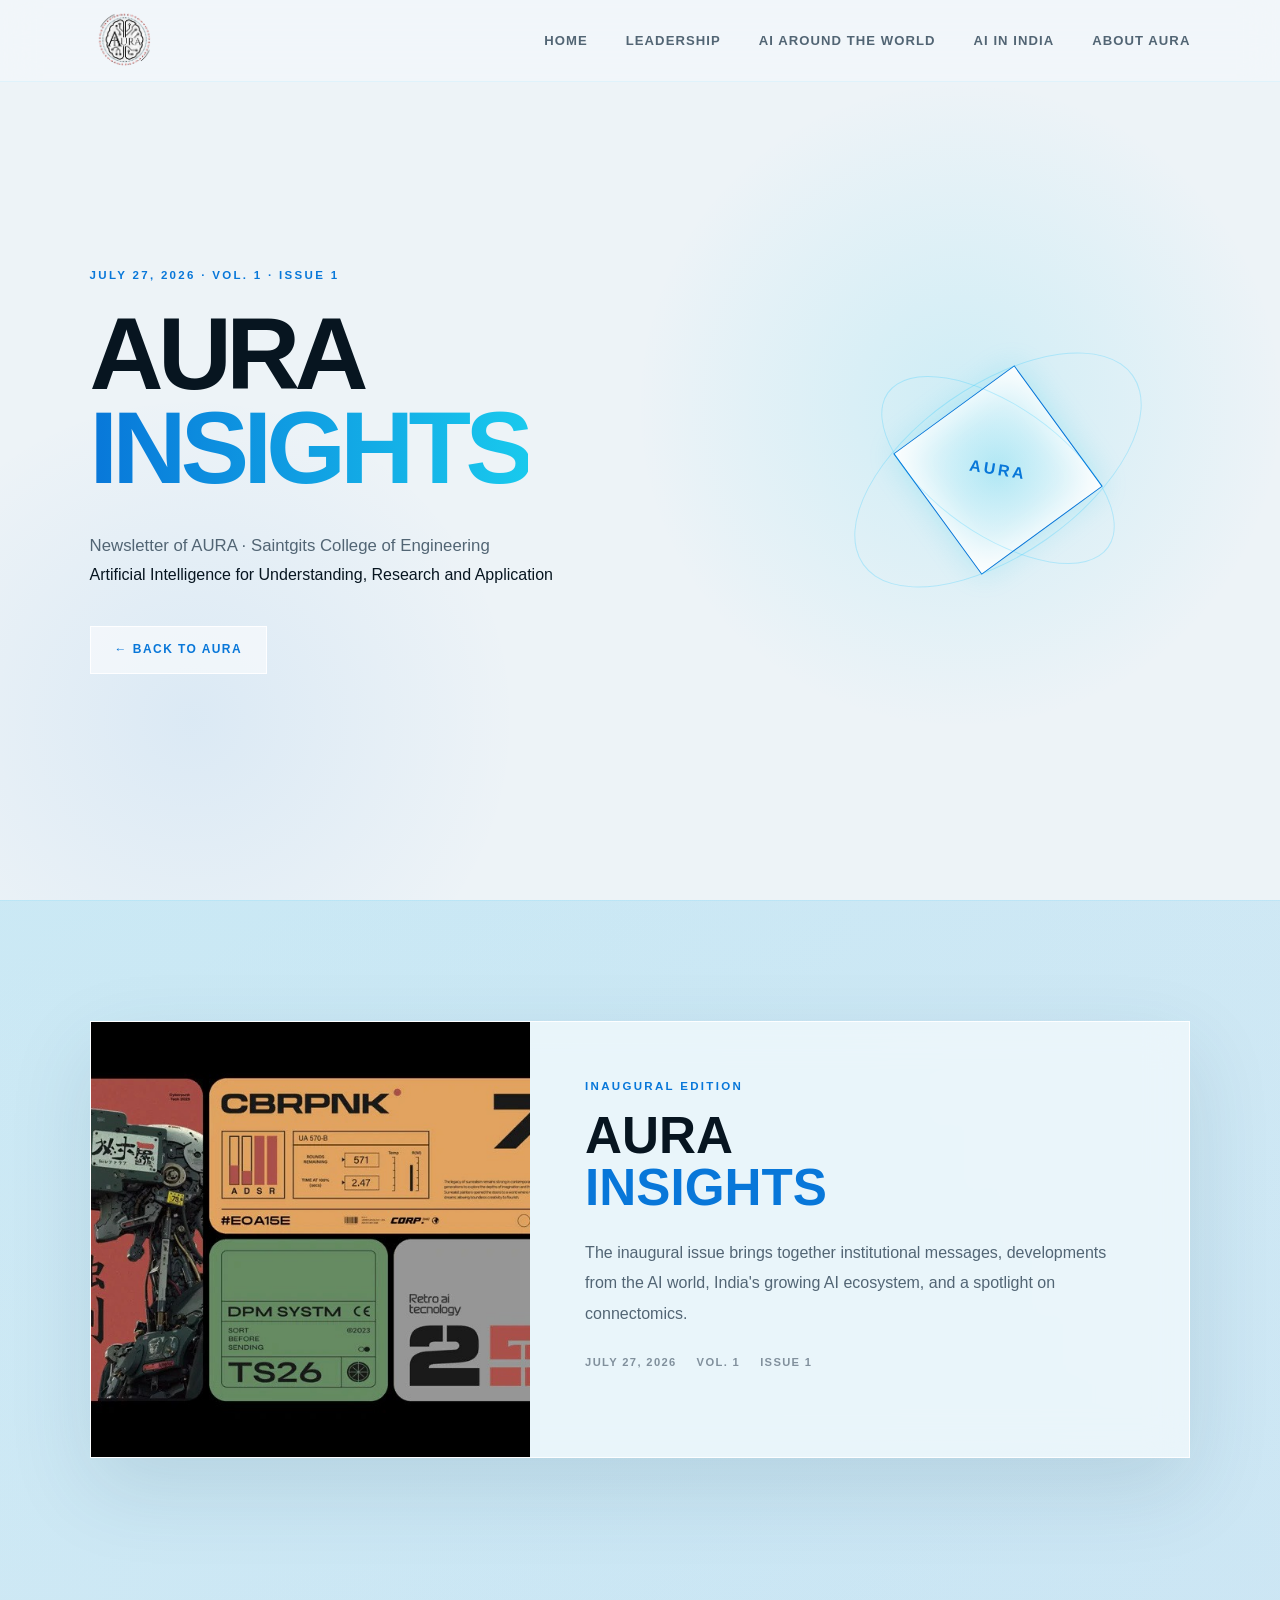
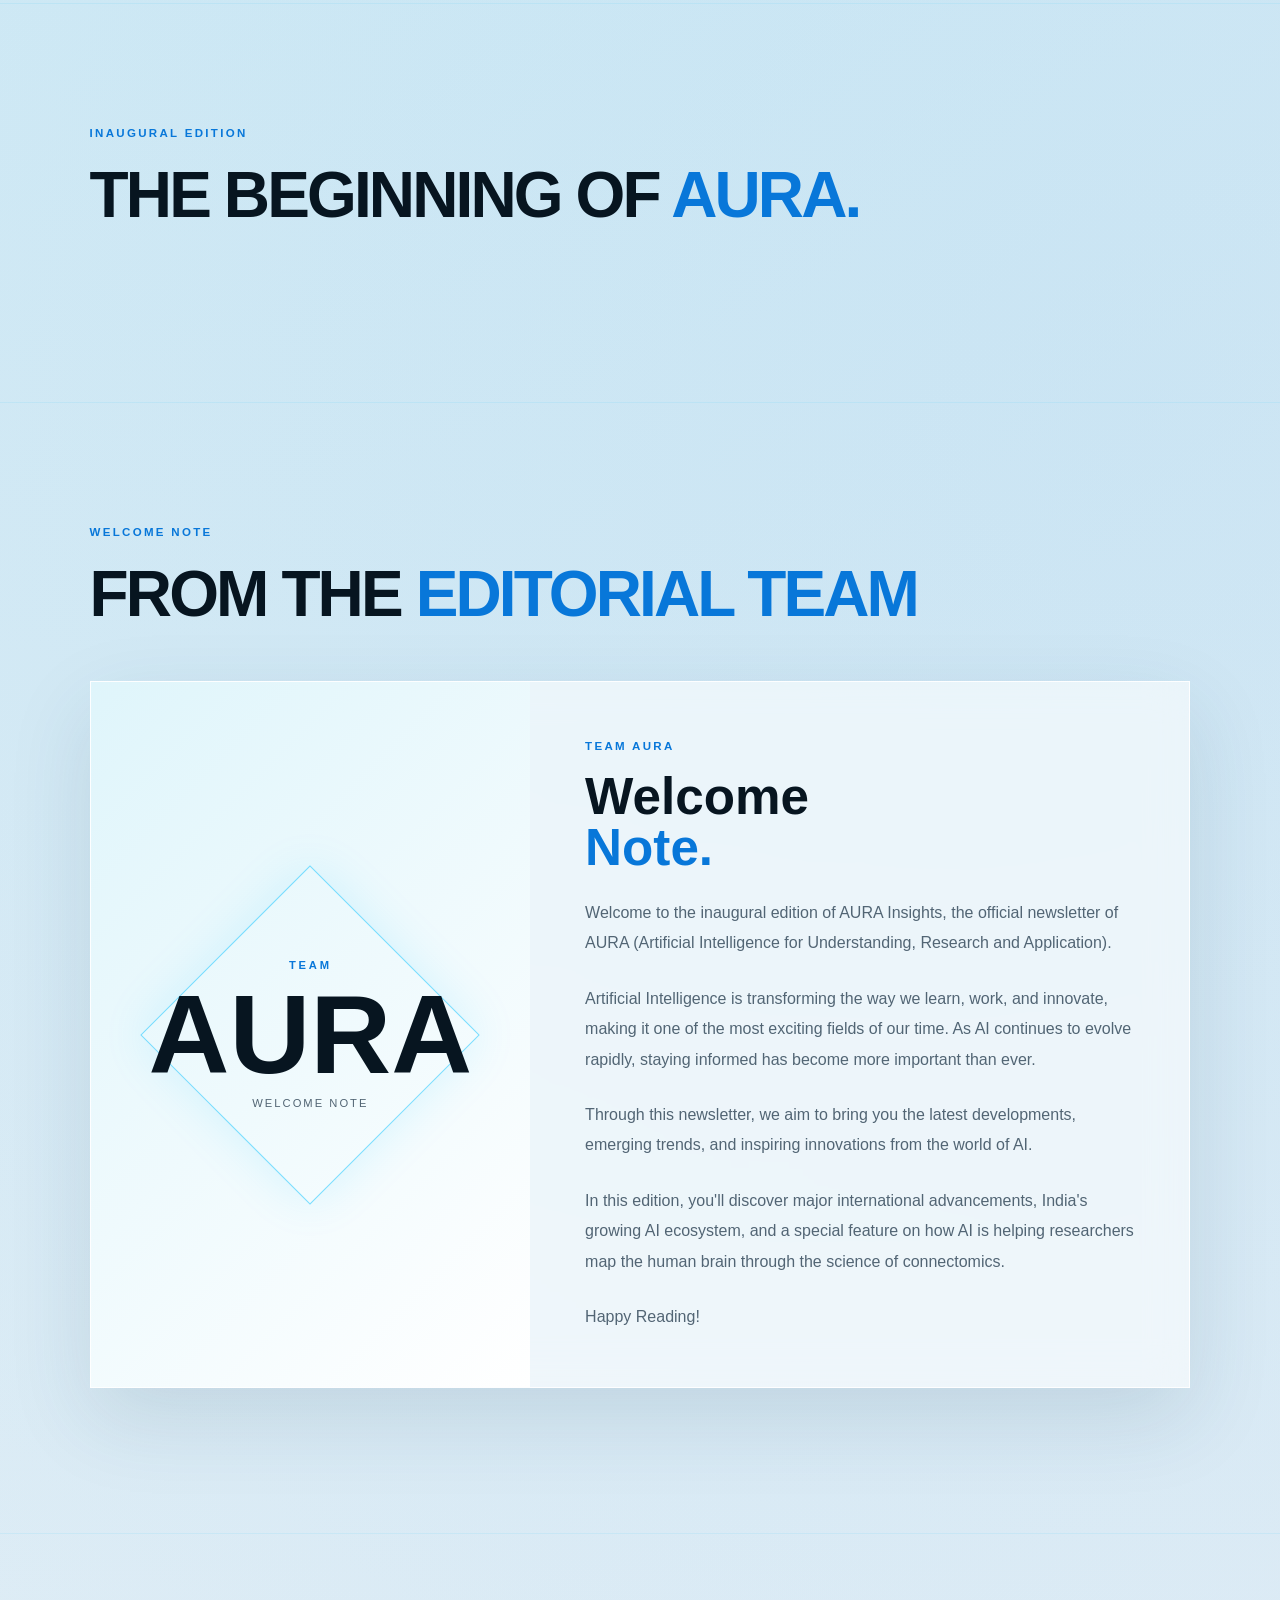
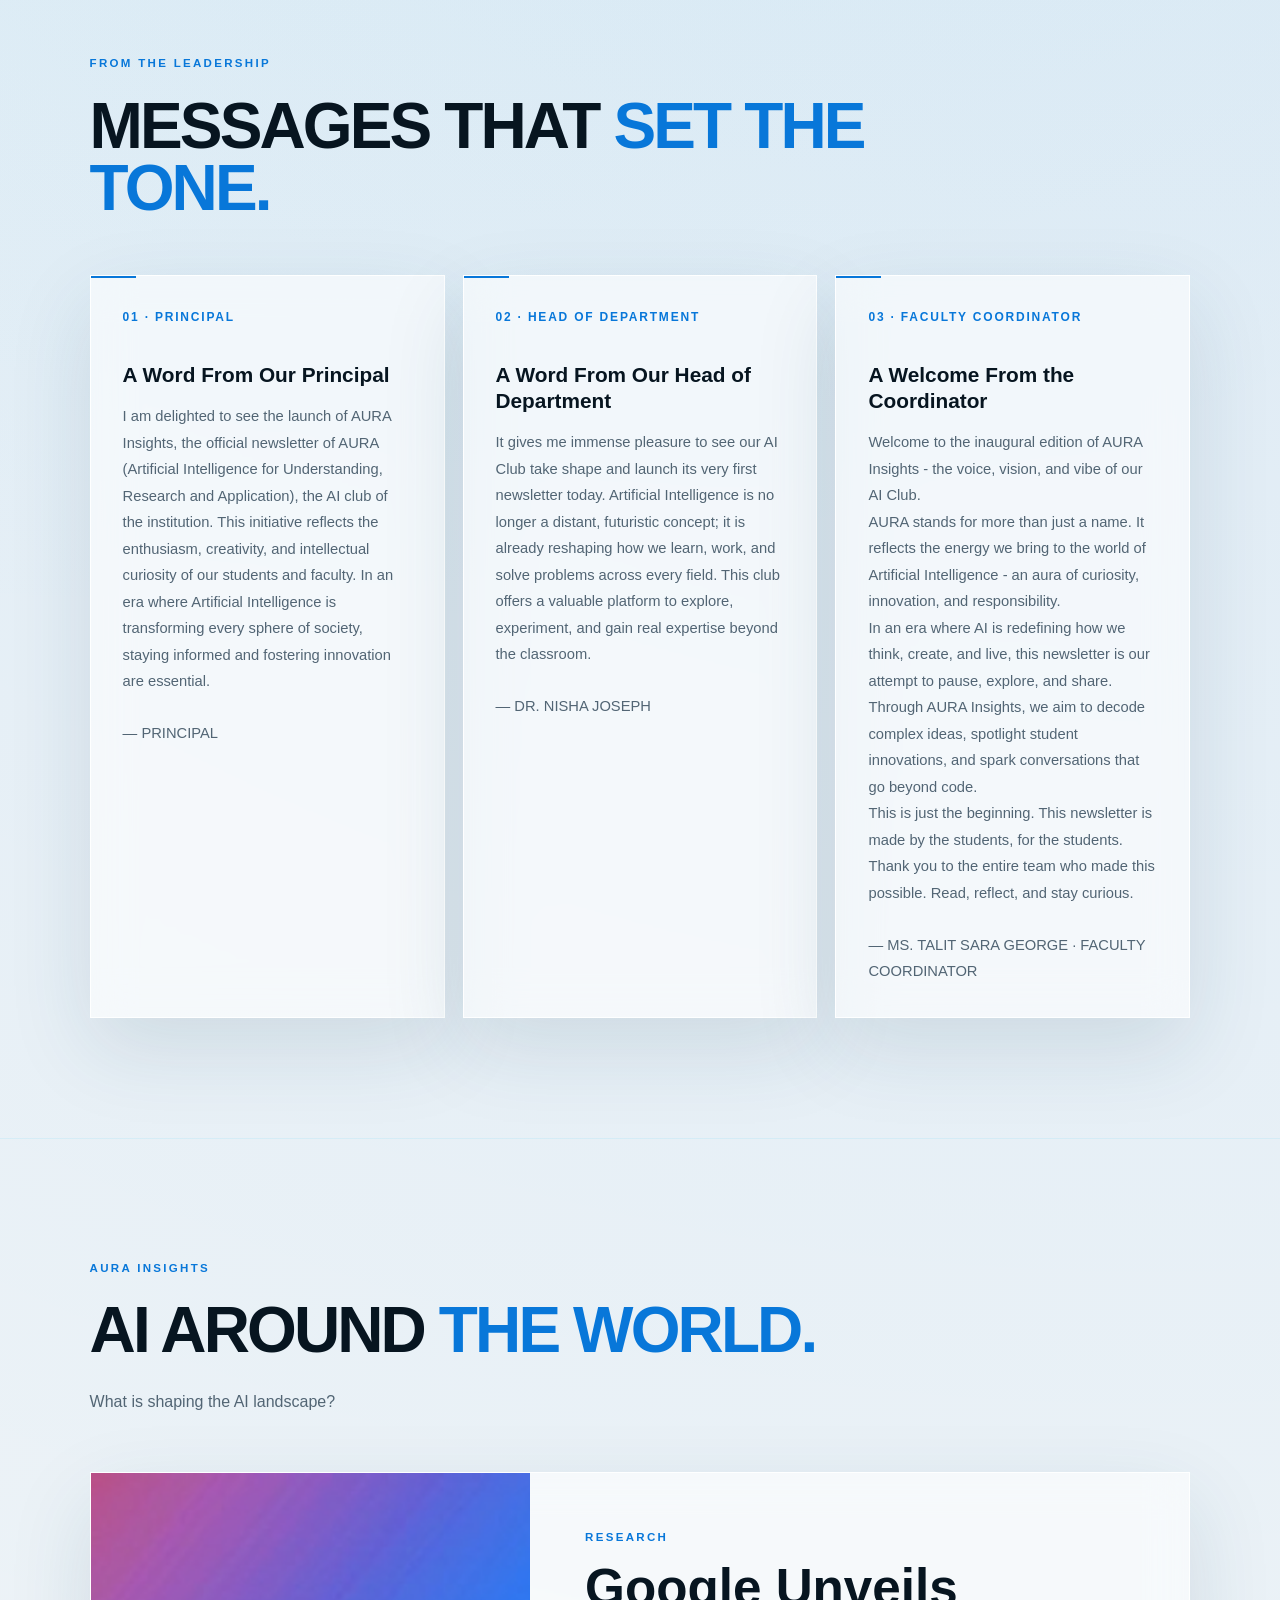
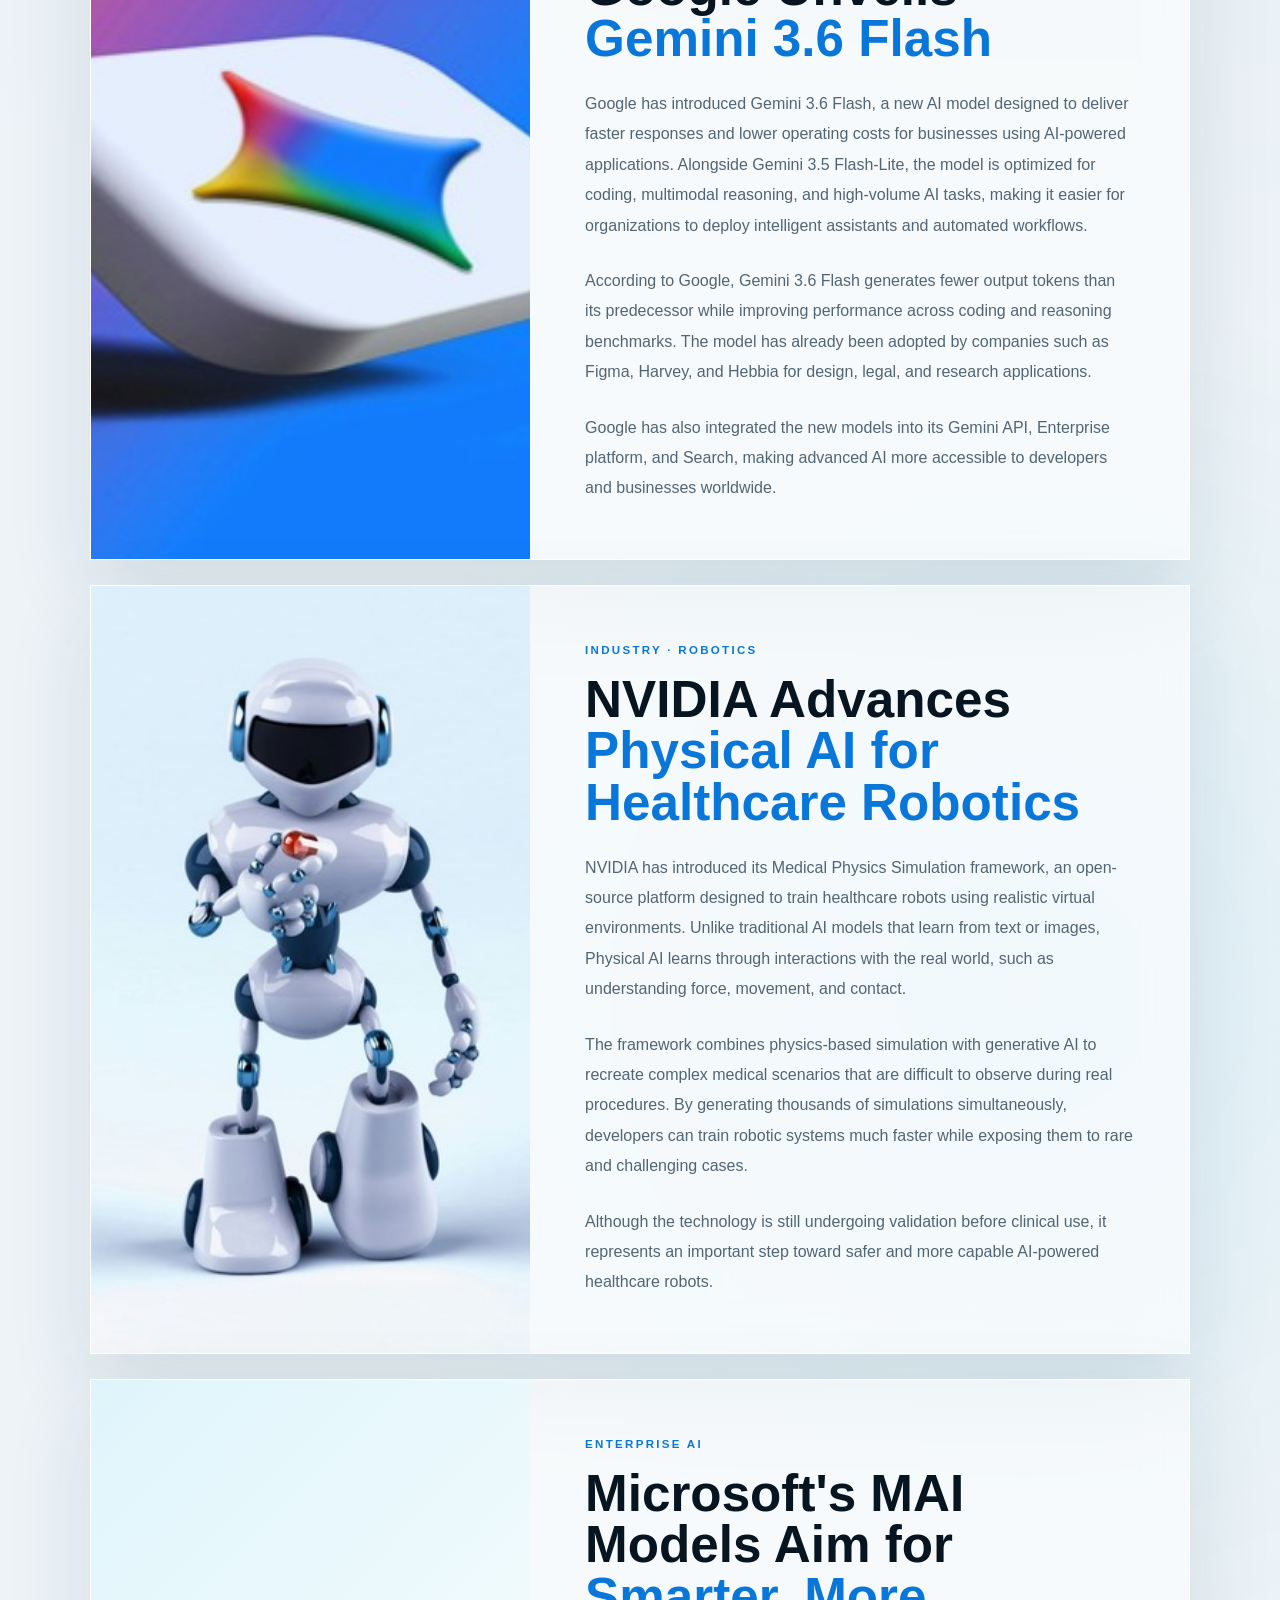
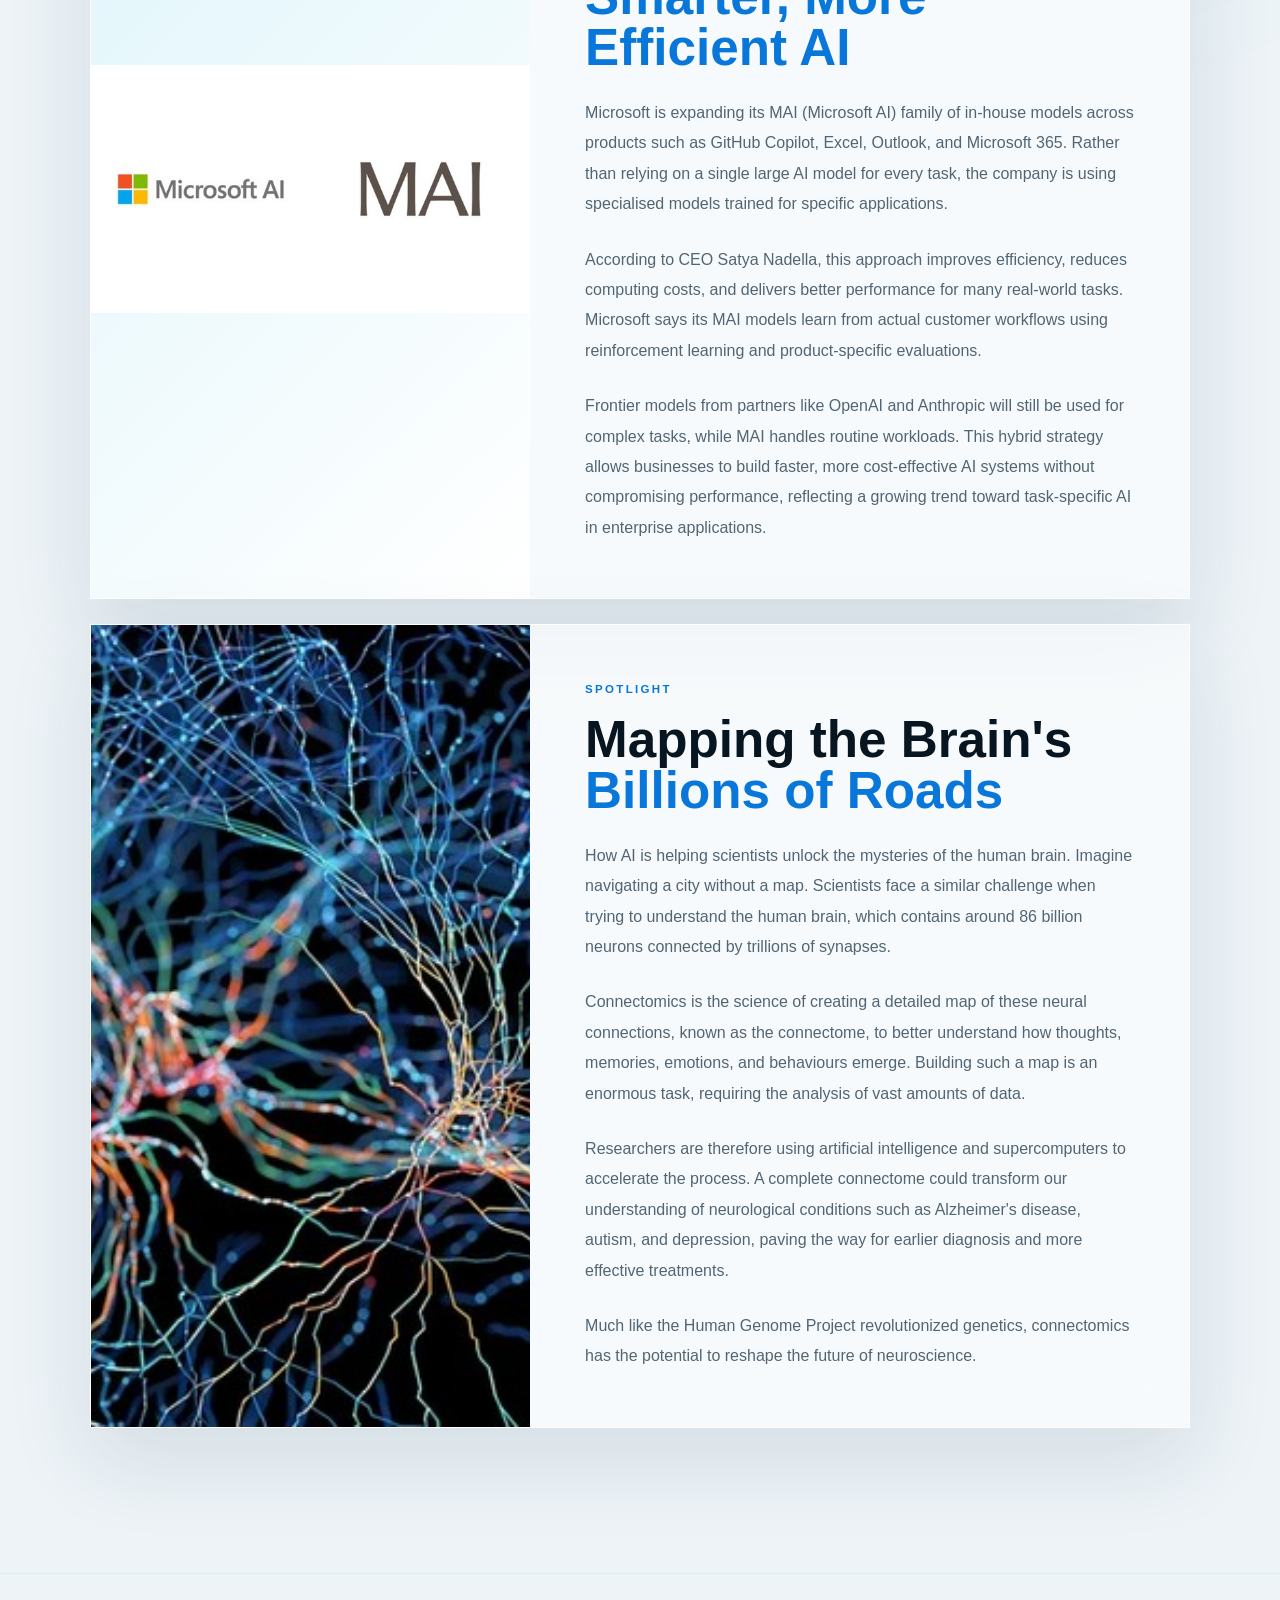
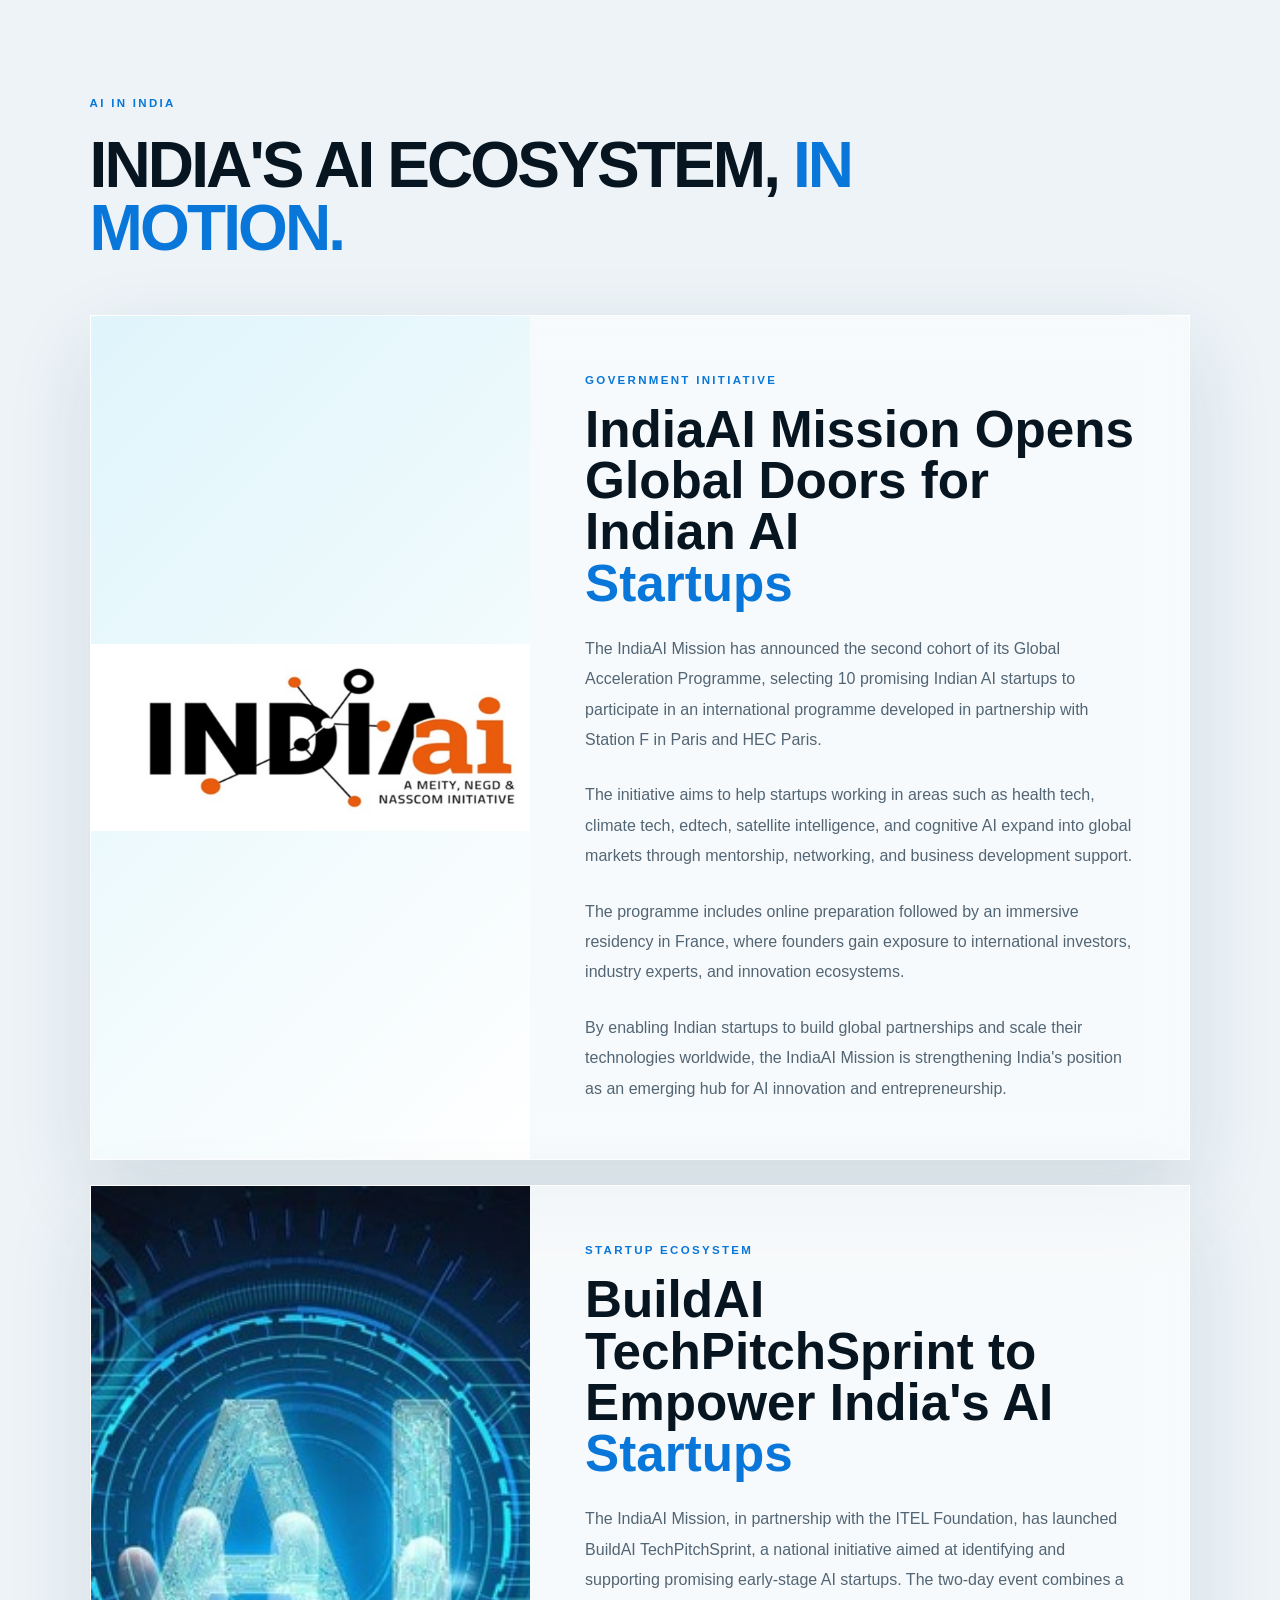
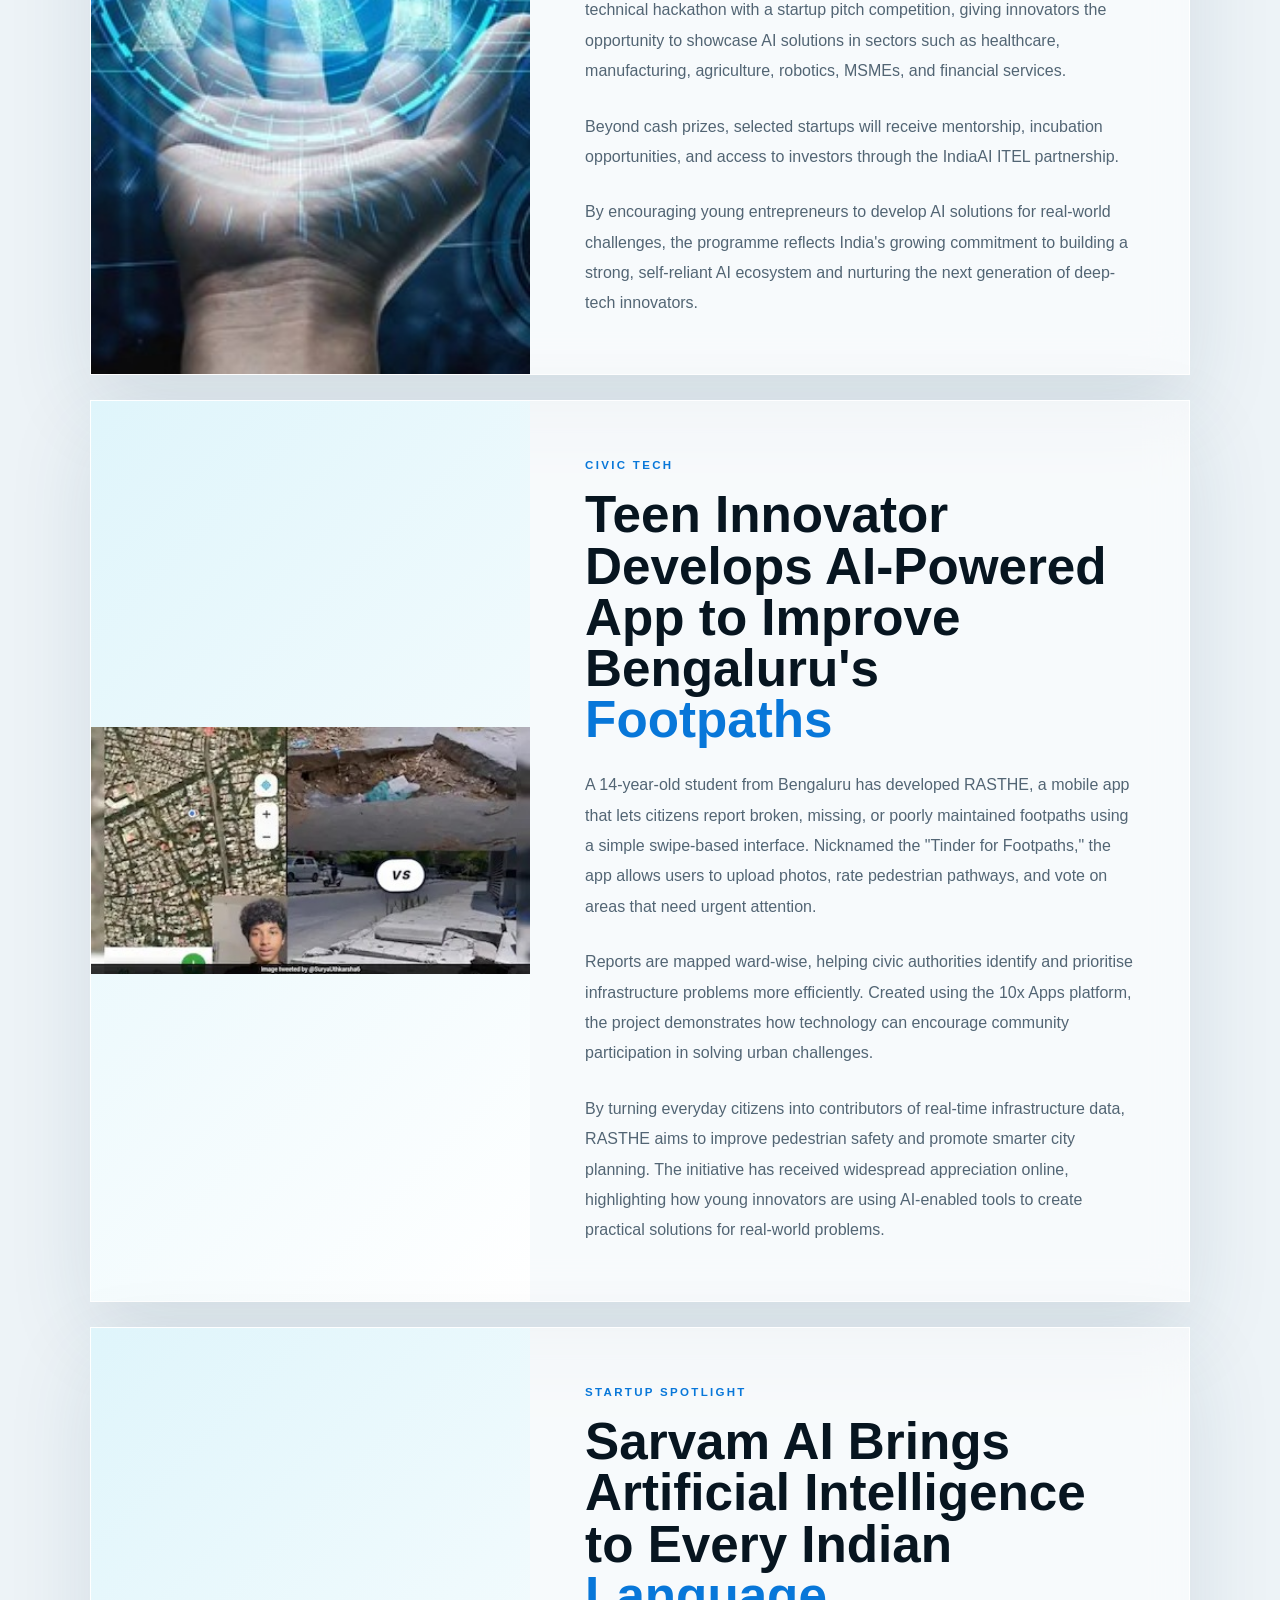
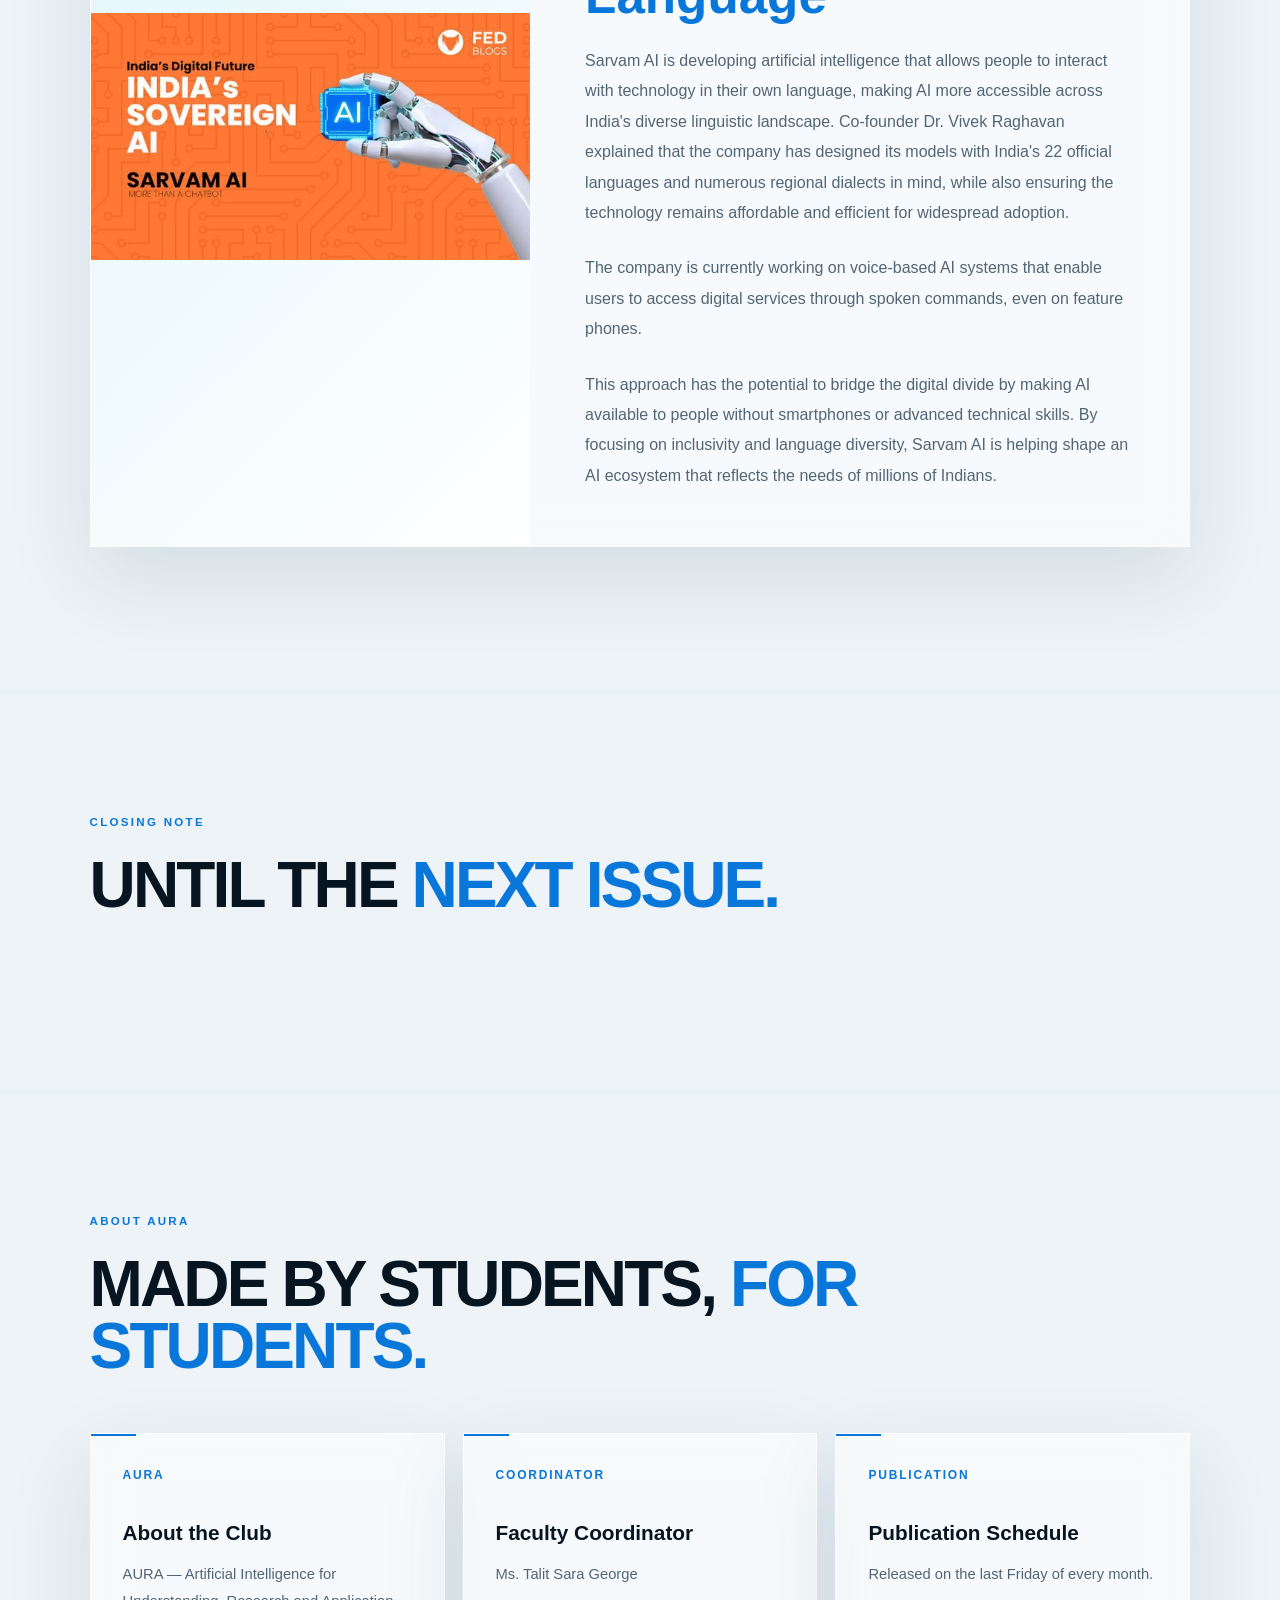
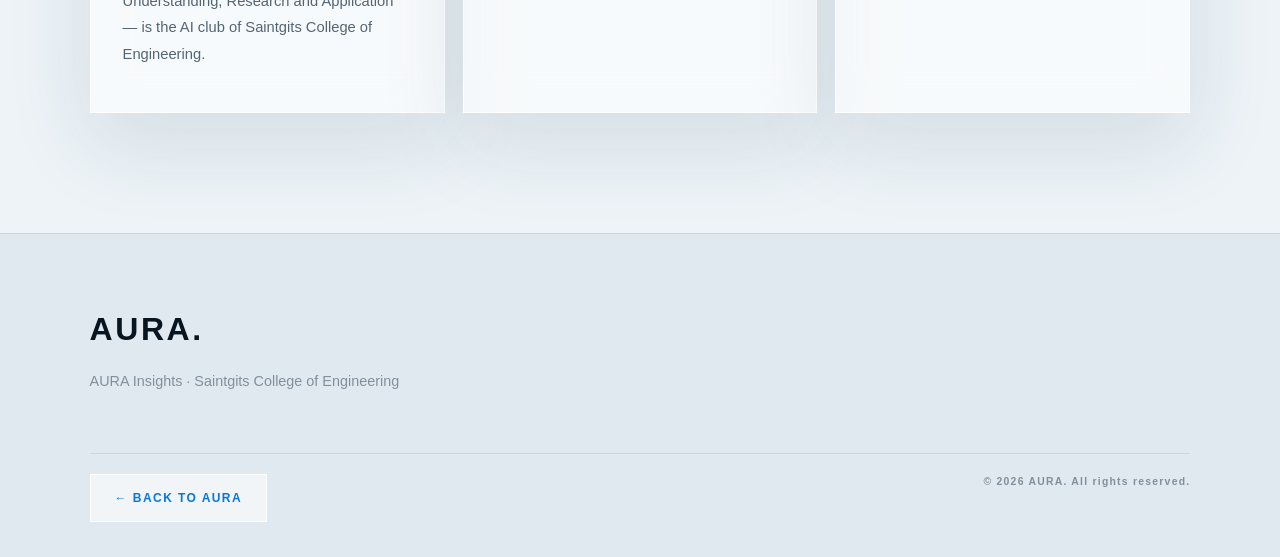
==== commit 175529a1: "Fixed an animation problem" ====
--- a/issues/issue-01/index.html
+++ b/issues/issue-01/index.html
@@ -124,7 +124,7 @@
 
             <div class="hero-decoration">
 
-                <div class="core"></div>
+                <div class="core"><span>AURA</span></div>
 
                 <div class="orbit orbit-one"></div>
 
--- a/css/style.css
+++ b/css/style.css
@@ -2340,3 +2340,614 @@
     }
 
 }
+
+
+
+/* ---------------------------------------------------------
+   LEADERSHIP SOCIAL PROFILE ICONS
+--------------------------------------------------------- */
+
+.leader-socials {
+    position: relative;
+    display: flex;
+    align-items: center;
+    justify-content: center;
+    gap: 12px;
+    margin-top: 18px;
+}
+
+.leader-social-link {
+    width: 34px;
+    height: 34px;
+    display: inline-flex;
+    align-items: center;
+    justify-content: center;
+    color: var(--text-soft);
+    border: 1px solid var(--border);
+    border-radius: 50%;
+    background: rgba(0, 191, 255, 0.035);
+    transition:
+        color 0.25s ease,
+        border-color 0.25s ease,
+        background 0.25s ease,
+        box-shadow 0.25s ease,
+        transform 0.25s ease;
+}
+
+.leader-social-link svg {
+    width: 17px;
+    height: 17px;
+    fill: currentColor;
+}
+
+a.leader-social-link:hover {
+    color: var(--blue);
+    border-color: var(--blue);
+    background: rgba(0, 191, 255, 0.10);
+    box-shadow: 0 0 16px rgba(0, 191, 255, 0.16);
+    transform: translateY(-2px);
+}
+
+.leader-social-link.is-unavailable {
+    opacity: 0.38;
+    cursor: default;
+}
+
+
+
+/* ---------------------------------------------------------
+   LEADERSHIP CARD — FULL ANIMATED PINK / TEAL / YELLOW FILL
+--------------------------------------------------------- */
+
+.leader-card {
+    isolation: isolate;
+    border: 2px solid #071a35;
+    background: linear-gradient(
+        120deg,
+        #FF5C7C 0%,
+        #00D1A7 38%,
+        #FFC857 70%,
+        #FF5C7C 100%
+    );
+    background-size: 300% 300%;
+    animation: leaderGradientFlow 18s ease-in-out infinite;
+    box-shadow:
+        0 0 0 1px #061326,
+        0 0 10px rgba(0, 48, 112, 0.95),
+        0 0 24px rgba(0, 67, 150, 0.78),
+        0 0 42px rgba(0, 42, 100, 0.48),
+        0 12px 32px rgba(0, 0, 0, 0.42);
+}
+
+/* Remove the old blue glow and dark inner overlay.
+   The animated gradient should cover the entire card. */
+.leader-card::before,
+.leader-card::after {
+    content: none;
+}
+
+.leader-card > * {
+    position: relative;
+    z-index: 1;
+}
+
+.leader-card h3 {
+    color: #08243b;
+    text-shadow: 0 1px 1px rgba(255, 255, 255, 0.18);
+    font-weight: 800;
+}
+
+.leader-card .leader-role {
+    color: #073344;
+    text-shadow: none;
+}
+
+.leader-card .leader-social-link {
+    color: #ffffff;
+    border-color: rgba(7, 32, 45, 0.28);
+    background: rgba(7, 32, 45, 0.18);
+}
+
+.leader-card a.leader-social-link:hover {
+    color: #ffffff;
+    border-color: rgba(255, 255, 255, 0.8);
+    background: rgba(7, 32, 45, 0.32);
+    box-shadow: 0 0 16px rgba(255, 255, 255, 0.22);
+}
+
+@keyframes leaderGradientFlow {
+    0% {
+        background-position: 0% 50%;
+    }
+
+    50% {
+        background-position: 100% 50%;
+    }
+
+    100% {
+        background-position: 0% 50%;
+    }
+}
+
+@media (prefers-reduced-motion: reduce) {
+    .leader-card {
+        animation: none;
+    }
+}
+
+
+/* ---------------------------------------------------------
+   LEADERSHIP CARD — MODE-SPECIFIC AURORA INTERIORS
+   Dark mode: deep navy aurora
+   Light mode: soft pearl / ice aurora
+--------------------------------------------------------- */
+
+.leader-card {
+    position: relative;
+    isolation: isolate;
+}
+
+/* Dark mode interior */
+.leader-card::after {
+    content: "";
+    position: absolute;
+    inset: 3px;
+    z-index: 0;
+    border-radius: calc(24px - 3px);
+    pointer-events: none;
+    background:
+        radial-gradient(ellipse at 12% 12%, rgba(0, 209, 167, 0.25), transparent 48%),
+        radial-gradient(ellipse at 90% 88%, rgba(139, 92, 246, 0.30), transparent 48%),
+        radial-gradient(ellipse at 82% 8%, rgba(0, 140, 255, 0.18), transparent 42%),
+        linear-gradient(145deg, #0b1b30, #071321 60%, #10152c);
+    background-size: 150% 150%;
+    animation: leaderInteriorAurora 16s ease-in-out infinite;
+}
+
+.leader-card > * {
+    position: relative;
+    z-index: 1;
+}
+
+.leader-card h3 {
+    color: #e9f5ff;
+    text-shadow: 0 0 18px rgba(60, 150, 255, 0.25);
+}
+
+.leader-card .leader-role {
+    color: #55dfd0;
+}
+
+/* Light mode interior — pearl white with gentle aqua and lavender */
+[data-theme="light"] .leader-card::after {
+    background:
+        radial-gradient(ellipse at 12% 12%, rgba(0, 190, 170, 0.17), transparent 48%),
+        radial-gradient(ellipse at 90% 88%, rgba(139, 92, 246, 0.16), transparent 48%),
+        radial-gradient(ellipse at 82% 8%, rgba(65, 145, 235, 0.12), transparent 42%),
+        linear-gradient(145deg, #ffffff, #f1f8fc 58%, #f5f1ff);
+    background-size: 150% 150%;
+}
+
+[data-theme="light"] .leader-card h3 {
+    color: #102b43;
+    text-shadow: none;
+}
+
+[data-theme="light"] .leader-card .leader-role {
+    color: #087f83;
+}
+
+[data-theme="light"] .leader-card .leader-social-link {
+    color: #164c67;
+    border-color: rgba(28, 105, 135, 0.24);
+    background: rgba(255, 255, 255, 0.68);
+}
+
+[data-theme="light"] .leader-card a.leader-social-link:hover {
+    color: #075f80;
+    border-color: #168eae;
+    background: rgba(255, 255, 255, 0.92);
+    box-shadow: 0 0 15px rgba(0, 145, 175, 0.18);
+}
+
+@keyframes leaderInteriorAurora {
+    0%, 100% {
+        background-position: 0% 0%;
+    }
+    50% {
+        background-position: 100% 100%;
+    }
+}
+
+@media (prefers-reduced-motion: reduce) {
+    .leader-card::after {
+        animation: none;
+    }
+}
+
+
+/* ---------------------------------------------------------
+   LEADERSHIP CARD — GLOW ONLY ON HOVER
+   Resting state stays calm; glow appears on pointer hover.
+--------------------------------------------------------- */
+
+.leader-card {
+    box-shadow:
+        0 0 0 1px rgba(6, 19, 38, 0.9),
+        0 8px 22px rgba(0, 0, 0, 0.18);
+    transition:
+        transform 0.35s ease,
+        border-color 0.35s ease,
+        box-shadow 0.35s ease;
+}
+
+.leader-card:hover {
+    box-shadow:
+        0 0 0 1px rgba(6, 19, 38, 0.95),
+        0 0 12px rgba(0, 209, 167, 0.38),
+        0 0 28px rgba(0, 110, 255, 0.42),
+        0 0 44px rgba(139, 92, 246, 0.28),
+        0 16px 36px rgba(0, 0, 0, 0.3);
+}
+
+/* Light mode: subtle at rest, soft colorful glow on hover */
+[data-theme="light"] .leader-card {
+    box-shadow:
+        0 6px 20px rgba(35, 75, 110, 0.10);
+}
+
+[data-theme="light"] .leader-card:hover {
+    /* Broad, saturated color haze — no dark outline or black edge */
+    box-shadow:
+        0 0 22px 5px rgba(0, 145, 135, 0.34),
+        0 0 42px 10px rgba(35, 105, 205, 0.28),
+        0 0 58px 12px rgba(125, 75, 190, 0.22);
+}
+
+@media (prefers-reduced-motion: reduce) {
+    .leader-card {
+        transition: none;
+    }
+}
+
+
+/* LIGHT MODE FIX: remove the dark navy outline completely.
+   Keep the coloured hover glow, without adding a replacement border. */
+[data-theme="light"] .leader-card {
+    border-color: transparent !important;
+    box-shadow: 0 8px 22px rgba(35, 75, 110, 0.10) !important;
+}
+
+[data-theme="light"] .leader-card:hover {
+    border-color: transparent !important;
+    box-shadow:
+        0 0 16px rgba(0, 55, 115, 0.52),
+        0 0 32px rgba(12, 72, 145, 0.46),
+        0 0 48px rgba(48, 55, 130, 0.36),
+        0 14px 32px rgba(12, 35, 75, 0.16) !important;
+}
+
+
+/* LIGHT MODE — stronger contrast against the white page */
+[data-theme="light"] .leader-card {
+    border: 2px solid #173b63 !important;
+    background: linear-gradient(
+        120deg,
+        #174b70 0%,
+        #087f83 38%,
+        #394b86 72%,
+        #174b70 100%
+    ) !important;
+    background-size: 300% 300% !important;
+}
+
+/* Give the card interior a visible cool-toned surface and stronger moving colour */
+[data-theme="light"] .leader-card::after {
+    background:
+        radial-gradient(ellipse at 12% 12%, rgba(0, 155, 145, 0.28), transparent 52%),
+        radial-gradient(ellipse at 90% 88%, rgba(112, 91, 190, 0.25), transparent 52%),
+        radial-gradient(ellipse at 82% 8%, rgba(55, 125, 205, 0.23), transparent 46%),
+        linear-gradient(145deg, #e4edf5, #dce8f2 58%, #e8e3f3) !important;
+    background-size: 180% 180% !important;
+    animation: leaderInteriorAurora 13s ease-in-out infinite;
+}
+
+
+/* LIGHT MODE — stronger role-label contrast */
+[data-theme="light"] .leader-card .leader-role {
+    color: #123b63 !important;
+    font-weight: 700;
+    text-shadow: 0 1px 0 rgba(255, 255, 255, 0.45);
+}
+
+
+/* LIGHT MODE — clearly separate name and role colours */
+[data-theme="light"] .leader-card h3 {
+    color: #142b45 !important;
+    text-shadow: none !important;
+}
+
+[data-theme="light"] .leader-card .leader-role {
+    color: #075c68 !important;
+    font-weight: 700;
+    text-shadow: none !important;
+}
+
+
+/* ---------------------------------------------------------
+   LEADERSHIP CARDS — PRESERVE RECTANGULAR SHAPE ON MOBILE
+   Keep the desktop layout unchanged; make mobile cards wider
+   than they are tall instead of allowing them to become square.
+--------------------------------------------------------- */
+
+@media (max-width: 600px) {
+    .leadership-grid {
+        width: min(88%, 390px);
+        grid-template-columns: 1fr;
+    }
+
+    .leader-card {
+        aspect-ratio: 0.82 / 1;
+        min-height: 0;
+        padding: 42px 18px 24px;
+        justify-content: flex-start;
+    }
+
+    /* Explicitly position the content from the top of the card.
+       Avoid transforms on every child, which can be overridden by other rules. */
+    .leader-image {
+        width: clamp(138px, 38vw, 152px);
+        height: clamp(138px, 38vw, 152px);
+        margin: 0 auto 17px;
+        flex: 0 0 auto;
+    }
+
+    .leader-card h3 {
+        margin: 0 0 6px;
+        font-size: 1.08rem;
+    }
+
+    .leader-role {
+        font-size: 0.68rem;
+    }
+
+    .leader-socials {
+        margin: 17px auto 0;
+        gap: 10px;
+    }
+
+    .leader-social-link {
+        width: 32px;
+        height: 32px;
+    }
+}
+
+/* Extra-narrow phones: retain the top-aligned portrait composition. */
+@media (max-width: 380px) {
+    .leadership-grid {
+        width: 90%;
+    }
+
+    .leader-card {
+        aspect-ratio: 0.78 / 1;
+        padding: 38px 14px 22px;
+    }
+
+    .leader-image {
+        width: 132px;
+        height: 132px;
+    }
+}
+
+
+/* ---------------------------------------------------------
+   LEADERSHIP CARDS — MOBILE PROPORTIONS MATCH DESKTOP
+   Keep the mobile card compact instead of stretching it tall.
+   Reuse the desktop portrait size and content spacing.
+--------------------------------------------------------- */
+
+@media (max-width: 600px) {
+    .leadership-grid {
+        width: min(92%, 420px);
+        grid-template-columns: 1fr;
+        gap: 22px;
+    }
+
+    .leader-card {
+        aspect-ratio: 0.98 / 1;
+        min-height: 0;
+        padding: 30px 22px 24px;
+        justify-content: flex-start;
+    }
+
+    .leader-image {
+        width: 160px;
+        height: 160px;
+        margin: 0 auto 20px;
+        flex: 0 0 auto;
+    }
+
+    .leader-card h3 {
+        margin: 0 0 8px;
+        font-size: 1.15rem;
+        line-height: 1.3;
+    }
+
+    .leader-role {
+        font-size: 0.72rem;
+        line-height: 1.5;
+    }
+
+    .leader-socials {
+        margin: 28px auto 0;
+        gap: 14px;
+    }
+
+    .leader-social-link {
+        width: 38px;
+        height: 38px;
+    }
+
+    .leader-social-link svg {
+        width: 20px;
+        height: 20px;
+    }
+}
+
+/* Slightly compact proportion on very narrow phones too. */
+@media (max-width: 380px) {
+    .leadership-grid {
+        width: 92%;
+    }
+
+    .leader-card {
+        aspect-ratio: 0.94 / 1;
+        padding: 28px 16px 22px;
+    }
+
+    .leader-image {
+        width: 148px;
+        height: 148px;
+        margin-bottom: 18px;
+    }
+}
+
+
+/* MOBILE FINAL BALANCE — shift the content stack down slightly */
+@media (max-width: 600px) {
+    .leader-image {
+        margin-top: 12px;
+    }
+
+    .leader-card h3 {
+        margin-top: 0;
+    }
+
+    .leader-socials {
+        margin-top: 28px;
+    }
+}
+
+@media (max-width: 380px) {
+    .leader-image {
+        margin-top: 12px;
+    }
+}
+
+
+/* MOBILE FIX — keep leadership social links fully inside each card.
+   The previous aspect-ratio forced a fixed card height, clipping the
+   social icons on phones. Let the card grow to fit its contents. */
+@media (max-width: 600px) {
+    .leader-card {
+        aspect-ratio: auto !important;
+        height: auto !important;
+        min-height: 0;
+        padding-bottom: 34px;
+        overflow: visible;
+    }
+
+    .leader-socials {
+        position: relative;
+        display: flex;
+        visibility: visible;
+        opacity: 1;
+        margin-top: 28px;
+        margin-bottom: 0;
+        flex-shrink: 0;
+    }
+}
+
+@media (max-width: 380px) {
+    .leader-card {
+        aspect-ratio: auto !important;
+        height: auto !important;
+        padding-bottom: 30px;
+    }
+}
+
+
+/* =========================================================
+   MOBILE PERFORMANCE — VIEWPORT-BASED LEADERSHIP ANIMATIONS
+   Desktop/laptop animations remain unchanged.
+   On mobile, leadership card animations run only while the
+   card has the .is-visible class (added by IntersectionObserver).
+   ========================================================= */
+
+@media (max-width: 600px) {
+    /* Keep cards visually identical, but stop continuous animation
+       until the card enters the viewport. */
+    .leader-card {
+        animation: none !important;
+    }
+
+    .leader-card::after {
+        animation: none !important;
+    }
+
+    /* Animate only cards currently considered visible. */
+    .leader-card.is-visible {
+        animation: leaderGradientFlow 18s ease-in-out infinite !important;
+    }
+
+    .leader-card.is-visible::after {
+        animation: leaderInteriorAurora 16s ease-in-out infinite !important;
+    }
+
+    /* Preserve the existing light-mode animation timing. */
+    [data-theme="light"] .leader-card.is-visible::after {
+        animation: leaderInteriorAurora 13s ease-in-out infinite !important;
+    }
+}
+
+/* Accessibility preference takes priority over viewport animation. */
+@media (prefers-reduced-motion: reduce) {
+    @media (max-width: 600px) {
+        .leader-card,
+        .leader-card::after {
+            animation: none !important;
+        }
+    }
+}
+
+
+/* =========================================================
+   DESKTOP PERFORMANCE — STATIC LEADERSHIP CARD COLOURS
+   Keep the existing colours visible at rest. Start the
+   gradient/aurora movement only while a pointer hovers a card.
+   Mobile viewport-based behaviour above remains unchanged.
+   ========================================================= */
+
+@media (min-width: 601px) {
+    .leader-card {
+        animation: none !important;
+        background-position: 50% 50%;
+    }
+
+    .leader-card::after {
+        animation: none !important;
+        background-position: 0% 0%;
+    }
+
+    .leader-card:hover {
+        animation: leaderGradientFlow 18s ease-in-out infinite !important;
+    }
+
+    .leader-card:hover::after {
+        animation: leaderInteriorAurora 16s ease-in-out infinite !important;
+    }
+
+    [data-theme="light"] .leader-card:hover::after {
+        animation: leaderInteriorAurora 13s ease-in-out infinite !important;
+    }
+}
+
+/* Reduced-motion preference disables hover-triggered movement too. */
+@media (prefers-reduced-motion: reduce) {
+    @media (min-width: 601px) {
+        .leader-card,
+        .leader-card::after {
+            animation: none !important;
+        }
+    }
+}
